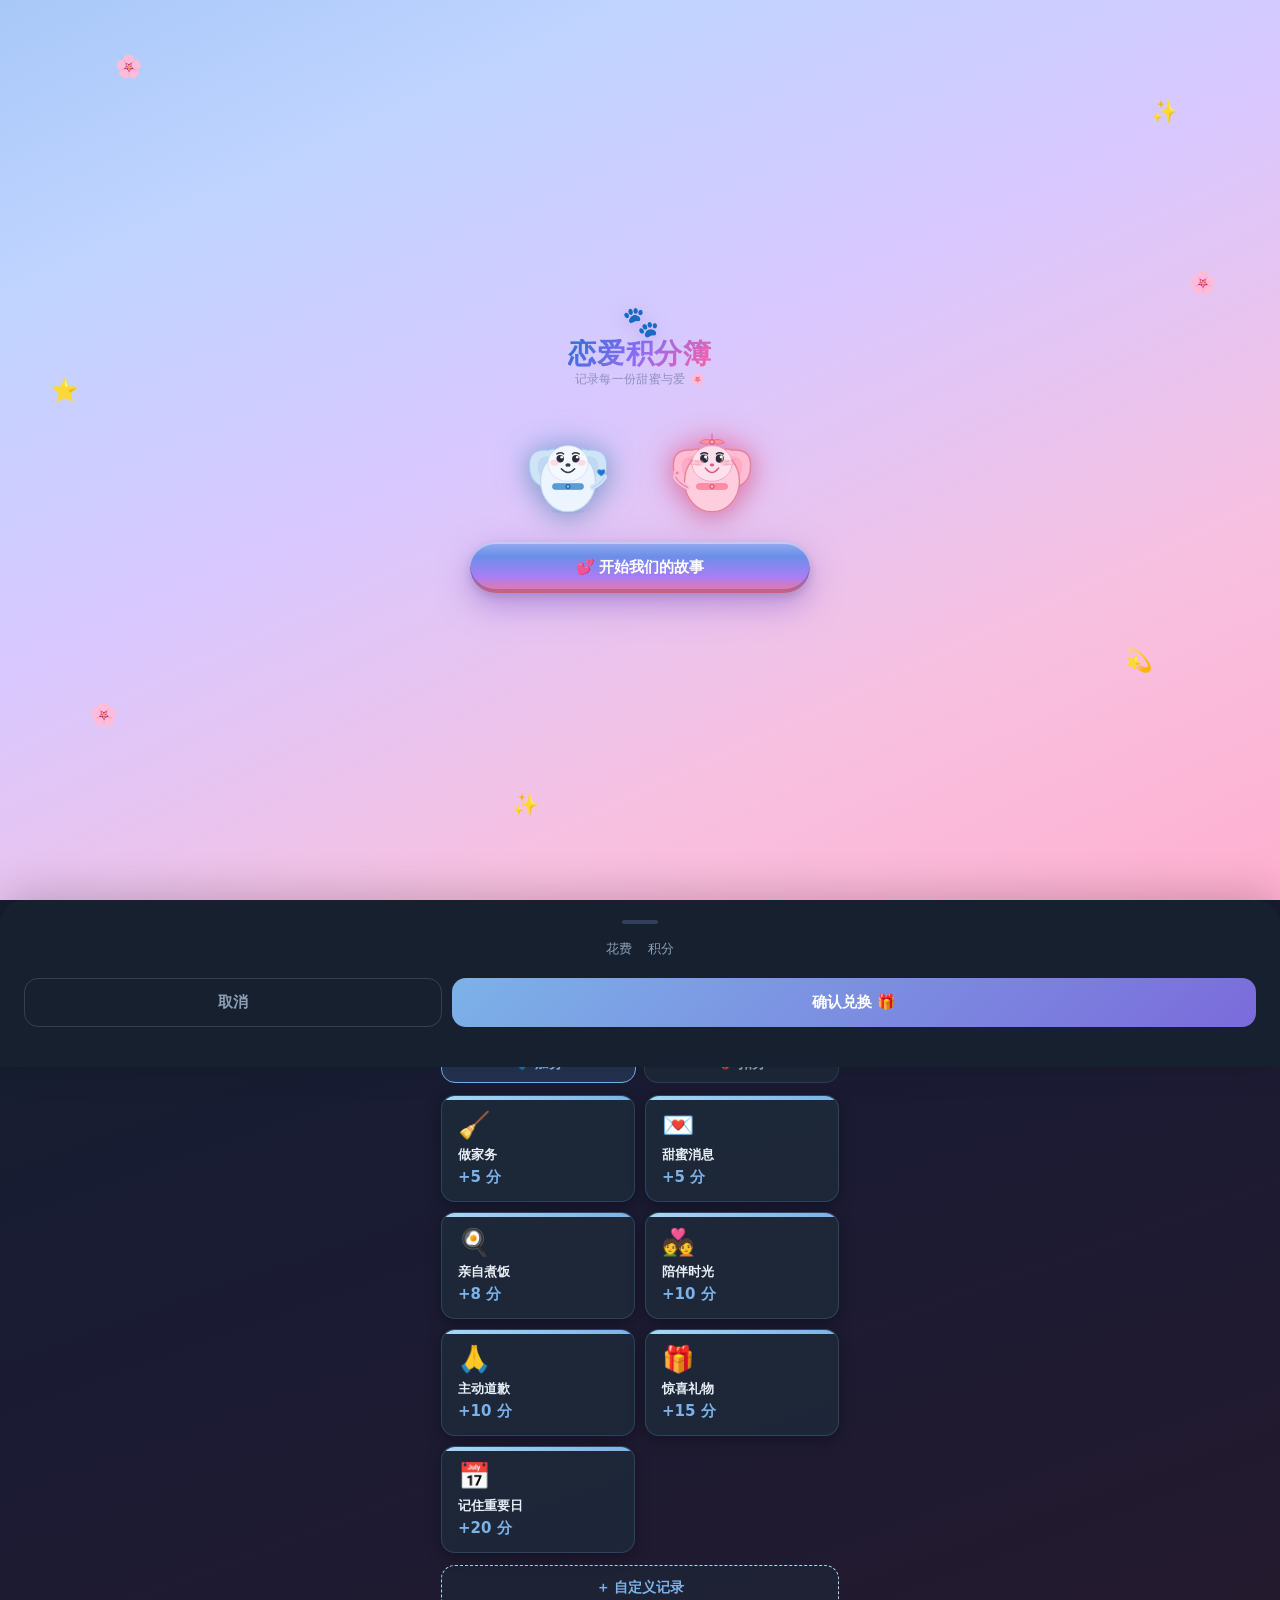
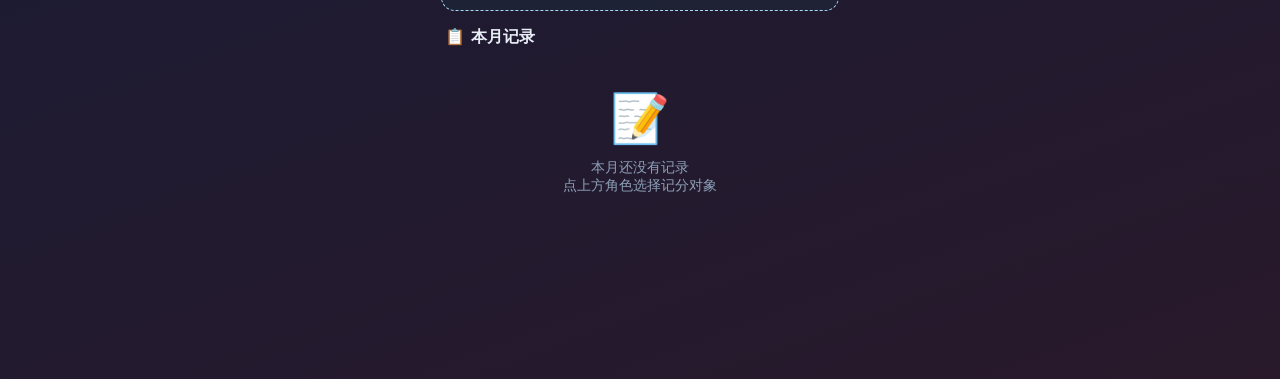
==== index.html @ d2d30f7c "Give the couple's own anniversary a theme and a free keepsake 12-24 is this couple's anniversary and" ====
<!DOCTYPE html>
<html lang="zh-TW">
<head>
  <meta charset="UTF-8">
  <meta name="viewport" content="width=device-width, initial-scale=1.0, maximum-scale=1.0, viewport-fit=cover">
  <!-- HTML freshness marker: app.js checks this and force-reloads once if the
       cached index.html is older than the running app.js expects -->
  <meta name="app-html-v" content="2026.10.02b">
  <title>🐾 恋爱积分簿</title>
  <script>
    // Stamp theme AND time-of-day before first paint (no flash).
    // Mode: 'time' (default) | 'auto' | 'light' | 'dark'. The clock is the
    // device's — never the server's, which runs behind UTC+8.
    try {
      var _tm = localStorage.getItem('theme_mode') || 'time';
      var _h  = new Date().getHours();
      var _p  = _h < 6 ? 'night' : _h < 11 ? 'morning' : _h < 17 ? 'day' : _h < 19 ? 'dusk' : 'night';
      var _d  = _tm === 'dark'
             || (_tm === 'time' && _p === 'night')
             || (_tm === 'auto' && matchMedia('(prefers-color-scheme: dark)').matches);
      document.documentElement.dataset.theme  = _d ? 'dark' : 'light';
      document.documentElement.dataset.period = _p;
    } catch (e) {}
  </script>
  <style>
    :root {
      --blue: #5B9BD5;
      /* Small-text inks. Measured from real pixels: --blue at 10-13px on white
         is 2.1-3.0:1, well under AA. Fills keep --blue; small type uses these. */
      --blue-ink: #2E6DA6;
      --sub-ink:  #47525F;
      --nav-off:  #647285;
      --goal-ink: #1C5A2D;
      --red-ink:  #C0392F;   /* --red at 15px on white is 2.7:1 */
      --lv-ink:   #5B3A9E;   /* level pill sits on a translucent purple wash */
      --lv-bg:    rgba(160,120,220,0.20);
      --blue-light: #A8D8F5;
      --sky: #D4EAFF;
      --pink: #FFB3C6;
      --pink-light: #FFD6E4;
      --gold: #FFD700;
      --gold-dark: #F0B429;
      --green: #6BCB77;
      --red: #FF6B6B;
      --purple: #C9B1FF;
      --white: #FFFFFF;
      --dark: #2D3748;
      --text: #4A5568;
      --sub: #718096;
      --card: rgba(255,255,255,0.93);
      --card-border: rgba(91,155,213,0.15);
      --radius: 24px;
      --radius-sm: 14px;
      --shadow: 0 8px 32px rgba(91,155,213,0.18);
      --shadow-sm: 0 4px 16px rgba(91,155,213,0.12);
    }

    * { margin: 0; padding: 0; box-sizing: border-box; -webkit-tap-highlight-color: transparent; }

    body {
      font-family: 'Segoe UI', 'PingFang SC', 'Microsoft YaHei', system-ui, sans-serif;
      background: linear-gradient(160deg, #B8D9F8 0%, #CEEAFF 28%, #E8E2FF 60%, #FFE2F0 100%);
      min-height: 100vh;
      overflow-x: hidden;
      color: var(--dark);
    }

    /* ── Floating clouds ── */
    .clouds-bg {
      position: fixed; inset: 0;
      pointer-events: none;
      overflow: hidden;
      z-index: 0;
    }
    .cloud {
      position: absolute;
      background: white;
      border-radius: 50px;
      opacity: 0.55;
    }
    .cloud::before { content:''; position:absolute; background:white; border-radius:50%; }
    /* Scoped under .clouds-bg on purpose: bare .c1/.c2 are far too generic —
       they collided with the pet page's char-colour dots, which inherited
       `animation: drift` and flew across the screen as little balls. */
    .clouds-bg .c1 { width:90px; height:28px; top:8%; left:-100px; animation: drift 22s linear infinite; }
    .clouds-bg .c1::before { width:50px; height:50px; top:-28px; left:12px; }
    .clouds-bg .c2 { width:70px; height:22px; top:18%; left:-80px; animation: drift 30s linear infinite 8s; opacity:0.35; }
    .clouds-bg .c2::before { width:38px; height:38px; top:-20px; left:10px; }
    .clouds-bg .c3 { width:120px; height:32px; top:5%; left:-130px; animation: drift 18s linear infinite 14s; opacity:0.4; }
    .clouds-bg .c3::before { width:60px; height:60px; top:-35px; left:20px; }
    .clouds-bg .c4 { width:80px; height:24px; top:28%; left:-90px; animation: drift 25s linear infinite 4s; opacity:0.3; }
    .clouds-bg .c4::before { width:44px; height:44px; top:-24px; left:14px; }
    .clouds-bg .c5 { width:60px; height:20px; top:12%; left:-70px; animation: drift 35s linear infinite 18s; opacity:0.45; }
    .clouds-bg .c5::before { width:34px; height:34px; top:-18px; left:8px; }
    @keyframes drift { from { transform: translateX(0); } to { transform: translateX(calc(100vw + 200px)); } }

    /* ── Floating deco elements ── */
    .float-deco {
      position: fixed; font-size: 17px; opacity: 0.09; pointer-events: none; z-index: 0;
      animation: deco-float 7s ease-in-out infinite;
    }
    .float-deco:nth-child(2n) { animation-duration: 9s; animation-direction: alternate; font-size: 14px; opacity: 0.07; }
    .float-deco:nth-child(3n) { animation-duration: 5.5s; animation-delay: 1.2s; }
    @keyframes deco-float {
      0%, 100% { transform: translateY(0) rotate(-8deg) scale(1); }
      50% { transform: translateY(-16px) rotate(8deg) scale(1.08); }
    }

    /* ── Layout ── */
    #app { position: relative; z-index: 1; max-width: 430px; margin: 0 auto; padding: 0 0 calc(152px + env(safe-area-inset-bottom)) 0; }

    /* ── Setup / Auth overlay ── */
    #setup-overlay {
      position: fixed; inset: 0; z-index: 100;
      background: linear-gradient(160deg, #C2DFF5, #EAE0FF);
      display: flex; flex-direction: column; align-items: center; justify-content: center;
      gap: 24px; padding: 32px;
    }
    #setup-overlay.hidden { display: none; }
    .hidden { display: none !important; }
    .setup-card {
      background: var(--card); border-radius: var(--radius);
      box-shadow: var(--shadow); padding: 32px 28px;
      width: 100%; max-width: 360px;
    }
    .setup-card h2 { font-size: 22px; color: var(--blue); margin-bottom: 6px; }
    .setup-card p { font-size: 13px; color: var(--sub); margin-bottom: 24px; }
    .setup-logo { text-align: center; font-size: 64px; animation: bounce 2s ease-in-out infinite; }
    @keyframes bounce { 0%,100%{transform:translateY(0)} 50%{transform:translateY(-12px)} }
    .field-group { display: flex; flex-direction: column; gap: 12px; margin-bottom: 20px; }
    .field-group label { font-size: 12px; font-weight: 600; color: var(--sub); text-transform: uppercase; letter-spacing: 0.05em; }
    .field-group input {
      width: 100%; padding: 12px 16px;
      border: 1.5px solid var(--card-border);
      border-radius: var(--radius-sm);
      font-size: 14px; color: var(--dark);
      background: white; outline: none;
      transition: border-color 0.2s;
    }
    .field-group input:focus { border-color: var(--blue); }
    .pw-wrap { position: relative; }
    .pw-wrap input { padding-right: 44px; }
    .pw-eye {
      position: absolute; right: 12px; top: 50%; transform: translateY(-50%);
      background: none; border: none; cursor: pointer; padding: 4px;
      color: var(--sub); line-height: 1; font-size: 18px;
      display: flex; align-items: center; justify-content: center;
    }
    .pw-eye:hover { color: var(--blue); }
    .btn-primary {
      width: 100%; padding: 14px;
      background: linear-gradient(135deg, var(--blue), #7BB8E8);
      color: white; border: none; border-radius: var(--radius-sm);
      font-size: 15px; font-weight: 600; cursor: pointer;
      box-shadow: 0 4px 16px rgba(91,155,213,0.35);
      transition: transform 0.15s, box-shadow 0.15s;
    }
    .btn-primary:active { transform: scale(0.97); box-shadow: none; }
    .demo-link {
      text-align: center; font-size: 13px; color: var(--blue);
      cursor: pointer; text-decoration: underline; text-underline-offset: 3px;
    }

    /* ── Header ── */
    .header {
      padding: 24px 20px 16px;
      display: flex; flex-direction: column; align-items: center; gap: 8px;
    }
    .header-top {
      display: flex; align-items: center; justify-content: space-between;
      width: 100%;
    }
    .app-title { font-size: 20px; font-weight: 700; color: var(--blue); }
    .settings-btn {
      width: 38px; height: 38px; border-radius: 50%;
      background: var(--card); border: none; cursor: pointer;
      display: flex; align-items: center; justify-content: center;
      font-size: 18px; box-shadow: var(--shadow-sm);
      transition: transform 0.15s;
    }
    .settings-btn:active { transform: scale(0.92); }
    .header-right { display: flex; align-items: center; gap: 8px; }
    .music-btn {
      width: 38px; height: 38px; border-radius: 50%;
      background: var(--card); border: none; cursor: pointer;
      display: flex; align-items: center; justify-content: center;
      font-size: 17px; box-shadow: var(--shadow-sm);
      transition: transform 0.15s, background 0.2s;
      position: relative;
    }
    .music-btn.playing { background: linear-gradient(135deg, #D4EAFF, #C2DFF5); }
    .music-btn:active { transform: scale(0.92); }
    .music-note {
      display: inline-block;
      animation: note-spin 1.8s ease-in-out infinite;
    }
    .music-btn:not(.playing) .music-note { animation: none; }
    @keyframes note-spin {
      0%,100% { transform: rotate(-12deg) scale(1); }
      50%      { transform: rotate(12deg) scale(1.15); }
    }

    /* ── Characters ── */
    .characters-row {
      display: flex; align-items: flex-end; justify-content: center;
      gap: 0; margin: 4px 0;
    }
    .char-wrap {
      display: flex; flex-direction: column; align-items: center; gap: 2px;
      cursor: default; transform-origin: center bottom;
    }
    /* ── Body bounce (线条小狗 squash-and-stretch style) ──
       Applied to the PORTRAIT only, never the whole column. On .char-wrap it
       dragged the name and the score badge along, and because the two sides
       are deliberately 0.9s out of phase the two "+51"s bobbed at visibly
       different heights — it read as a layout bug rather than as charm. */
    .char-wrap.pochacco .char-svg, .char-wrap.pochacco .char-img-custom {
      animation: char-idle 2.8s cubic-bezier(0.45,0,0.55,1) infinite;
      transform-origin: center bottom;
    }
    .char-wrap.adai .char-svg, .char-wrap.adai .char-img-custom {
      animation: char-idle 2.8s cubic-bezier(0.45,0,0.55,1) infinite 0.9s;
      transform-origin: center bottom;
    }
    @keyframes char-idle {
      0%,100% { transform: translateY(0)     scaleX(1.04) scaleY(0.97); }   /* land — squash */
      10%     { transform: translateY(-2px)  scaleX(1.01) scaleY(1.00); }   /* just left ground */
      45%     { transform: translateY(-13px) scaleX(0.95) scaleY(1.07); }   /* peak — stretch */
      55%     { transform: translateY(-13px) scaleX(0.95) scaleY(1.07); }   /* brief float */
      90%     { transform: translateY(-2px)  scaleX(1.01) scaleY(1.00); }   /* about to land */
    }
    .char-wrap.happy { animation: char-happy 0.48s cubic-bezier(0.34,1.8,0.64,1) infinite; }
    @keyframes char-happy {
      0%,100% { transform: translateY(0)     scaleX(1.08) scaleY(0.93); }
      40%     { transform: translateY(-26px) scaleX(0.92) scaleY(1.10); }
      70%     { transform: translateY(-20px) scaleX(0.94) scaleY(1.07); }
    }
    .char-wrap.sad { animation: char-sad 2s ease-in-out infinite; }
    @keyframes char-sad {
      0%,100% { transform: translateY(0)   scaleX(1) scaleY(1); }
      50%     { transform: translateY(6px) scaleX(1.04) scaleY(0.95) rotate(-2deg); }
    }
    .char-wrap.celebrate { animation: celebrate 0.38s cubic-bezier(0.34,2,0.64,1) infinite; }
    @keyframes celebrate {
      0%   { transform: translateY(0)     scaleX(1.12) scaleY(0.88) rotate(0deg); }
      35%  { transform: translateY(-32px) scaleX(0.90) scaleY(1.12) rotate(10deg); }
      65%  { transform: translateY(-28px) scaleX(0.92) scaleY(1.10) rotate(-10deg); }
      100% { transform: translateY(0)     scaleX(1.12) scaleY(0.88) rotate(0deg); }
    }

    /* ── Ear flap (synced with body bounce — ears lag behind body) ── */
    #pochacco-left-ear {
      transform-box: fill-box; transform-origin: right top;
      animation: ear-flap-left 2.8s ease-in-out infinite;
    }
    #pochacco-right-ear {
      transform-box: fill-box; transform-origin: left top;
      animation: ear-flap-right 2.8s ease-in-out infinite;
    }
    @keyframes ear-flap-left {
      0%,100% { transform: rotate(5deg); }    /* body landing — ears swing back */
      45%     { transform: rotate(-14deg); }  /* body peak — ears lag, flap down */
    }
    @keyframes ear-flap-right {
      0%,100% { transform: rotate(-5deg); }
      45%     { transform: rotate(14deg); }
    }
    .char-wrap.happy #pochacco-left-ear  { animation: ear-flap-left  0.38s ease-in-out infinite alternate; }
    .char-wrap.happy #pochacco-right-ear { animation: ear-flap-right 0.38s ease-in-out infinite alternate; }
    .char-wrap.celebrate #pochacco-left-ear  { animation: ear-flap-left  0.22s ease-in-out infinite alternate; }
    .char-wrap.celebrate #pochacco-right-ear { animation: ear-flap-right 0.22s ease-in-out infinite alternate; }
    .char-wrap.sad #pochacco-left-ear  { animation: ear-droop-left  2.4s ease-in-out infinite; }
    .char-wrap.sad #pochacco-right-ear { animation: ear-droop-right 2.4s ease-in-out infinite; }
    @keyframes ear-droop-left  { 0%,100% { transform: rotate(0deg); } 50% { transform: rotate(12deg); } }
    @keyframes ear-droop-right { 0%,100% { transform: rotate(0deg); } 50% { transform: rotate(-12deg); } }

    /* ── Eye blink ── */
    @keyframes dog-blink {
      0%, 91%, 96%, 100% { transform: scaleY(1); }
      93.5%              { transform: scaleY(0.06); }
    }
    #c1-eye-l { transform-box:fill-box; transform-origin:center; animation:dog-blink 4.8s ease-in-out infinite; }
    #c1-eye-r { transform-box:fill-box; transform-origin:center; animation:dog-blink 4.8s ease-in-out infinite 0.08s; }
    #c2-eye-l { transform-box:fill-box; transform-origin:center; animation:dog-blink 5.6s ease-in-out infinite 2.1s; }
    #c2-eye-r { transform-box:fill-box; transform-origin:center; animation:dog-blink 5.6s ease-in-out infinite 2.18s; }
    .char-name {
      font-size: 12px; font-weight: 600;
      color: var(--sub); letter-spacing: 0.05em;
    }
    .vs-heart {
      font-size: 26px; margin: 0 4px; padding-bottom: 28px;
      animation: heartbeat 1.4s ease-in-out infinite;
    }
    @keyframes heartbeat {
      0%,100% { transform: scale(1); }
      14% { transform: scale(1.2); }
      28% { transform: scale(1); }
      42% { transform: scale(1.15); }
      56% { transform: scale(1); }
    }

    /* SVG character sizing */
    .char-svg { width: 90px; height: 105px; filter: drop-shadow(0 4px 10px rgba(0,0,0,0.13)); }

    /* Custom character image */
    .char-img-wrap { position: relative; display: flex; align-items: center; justify-content: center; }
    .char-img-custom {
      width: 90px; height: 105px;
      object-fit: cover; object-position: top;
      border-radius: 50% 50% 40% 40%;
      border: 3px solid rgba(255,255,255,0.8);
      box-shadow: 0 4px 16px rgba(91,155,213,0.2);
    }
    .char-img-custom.pink { border-color: rgba(255,179,198,0.8); }

    /* Character image picker in settings */
    .char-pickers-row {
      display: flex; gap: 12px; margin-bottom: 16px;
    }
    .char-picker-card {
      flex: 1; background: #F7F9FC; border-radius: var(--radius-sm);
      border: 1.5px solid var(--card-border);
      padding: 14px 10px; text-align: center; cursor: pointer;
      transition: border-color 0.2s;
      position: relative; overflow: hidden;
    }
    .char-picker-card:hover { border-color: var(--blue); }
    .char-picker-card input[type=file] {
      position: absolute; inset: 0; opacity: 0; cursor: pointer; width: 100%; height: 100%;
    }
    .char-picker-preview {
      width: 62px; height: 72px; margin: 0 auto 8px;
      object-fit: cover; object-position: top;
      border-radius: 50% 50% 40% 40%;
      border: 2px solid rgba(91,155,213,0.2);
      display: block;
    }
    .char-picker-preview.svg-preview { width: 62px; height: 72px; }
    .char-picker-label { font-size: 12px; font-weight: 600; color: var(--sub); }
    .char-picker-btn {
      margin-top: 6px; font-size: 11px; color: var(--blue); font-weight: 600;
    }
    .char-picker-reset {
      position: absolute; top: 6px; right: 6px;
      font-size: 14px; cursor: pointer; opacity: 0.5;
      background: white; border-radius: 50%; width: 20px; height: 20px;
      display: flex; align-items: center; justify-content: center;
      z-index: 2;
    }
    .char-picker-reset:hover { opacity: 1; }

    /* ── Mode toggle ── */
    .mode-row {
      display: flex; align-items: center; justify-content: center;
      gap: 12px; padding: 6px 20px;
    }
    .mode-label { font-size: 13px; font-weight: 600; color: var(--sub); transition: color 0.3s; }
    .mode-label.active { color: var(--dark); }
    .mode-toggle-wrap {
      position: relative; width: 60px; height: 30px;
      background: var(--card); border-radius: 20px;
      box-shadow: inset 0 2px 6px rgba(0,0,0,0.1);
      cursor: pointer; transition: background 0.3s;
      border: 1.5px solid var(--card-border);
    }
    .mode-toggle-wrap.punishment { background: linear-gradient(135deg, #FFE0E0, #FFCECE); }
    .mode-toggle-wrap.reward { background: linear-gradient(135deg, #E0F0FF, #C8DFFF); }
    .mode-knob {
      position: absolute; top: 3px; left: 3px;
      width: 22px; height: 22px; border-radius: 50%;
      background: white; box-shadow: 0 2px 6px rgba(0,0,0,0.18);
      transition: transform 0.3s cubic-bezier(0.4,0,0.2,1);
      display: flex; align-items: center; justify-content: center;
      font-size: 11px;
    }
    .mode-toggle-wrap.punishment .mode-knob { transform: translateX(30px); }

    /* ── Score card ── */
    .score-card {
      margin: 8px 16px;
      background: var(--card);
      border-radius: var(--radius);
      box-shadow: var(--shadow);
      border: 1.5px solid var(--card-border);
      padding: 0 0 20px;
      overflow: hidden;
    }
    .score-card-header {
      background: linear-gradient(120deg, #5B9BD5 0%, #7BBCE8 60%, #A8D8F5 100%);
      padding: 10px 20px 10px;
      display: flex; align-items: center; justify-content: space-between;
    }
    .score-card-body { padding: 16px 24px 0; }
    .month-label {
      /* .score-card-header is the SAME blue gradient in both themes, so this
         needs a fixed ink — a theme-flipping token went light-on-light-blue
         in dark mode and dropped to 1.4:1. */
      font-size: 13px; font-weight: 700; color: #14395C;
      text-transform: uppercase; letter-spacing: 0.08em;
    }
    .score-display {
      display: flex; align-items: baseline; gap: 8px;
      margin: 6px 0;
    }
    .score-number {
      font-size: 56px; font-weight: 800; line-height: 1;
      transition: all 0.4s cubic-bezier(0.4,0,0.2,1);
    }
    .score-number.positive { color: var(--blue); }
    .score-number.negative { color: var(--red); }
    .score-unit { font-size: 18px; font-weight: 600; color: var(--sub); }

    .progress-section { margin-top: 16px; }
    .progress-labels {
      display: flex; justify-content: space-between; align-items: center;
      margin-bottom: 8px;
    }
    .progress-label { font-size: 12px; color: var(--sub-ink); }
    .progress-pct {
      font-size: 14px; font-weight: 700;
      padding: 2px 10px; border-radius: 20px;
      background: var(--sky); color: var(--blue);
    }
    .progress-bar-track {
      height: 20px; background: #EEF4FB;
      border-radius: 12px; overflow: hidden;
      position: relative;
    }
    .progress-bar-fill {
      height: 100%; border-radius: 12px;
      transition: width 0.8s cubic-bezier(0.4,0,0.2,1);
      position: relative; overflow: hidden;
      min-width: 0;
    }
    .progress-bar-fill::after {
      content: ''; position: absolute; inset: 0;
      background: linear-gradient(90deg, transparent 0%, rgba(255,255,255,0.35) 50%, transparent 100%);
      animation: shimmer 2s linear infinite;
    }
    @keyframes shimmer { from { transform: translateX(-100%); } to { transform: translateX(200%); } }
    .progress-bar-fill.reward { background: linear-gradient(90deg, #A8D8F5, var(--blue), #FFD700); }
    .progress-bar-fill.punishment { background: linear-gradient(90deg, var(--green), #F9C74F, var(--red)); }
    .progress-paw {
      position: absolute; top: 50%; right: -3px;
      transform: translateY(-50%);
      font-size: 18px; pointer-events: none;
      filter: drop-shadow(0 1px 3px rgba(0,0,0,0.2));
      animation: paw-bounce 1s ease-in-out infinite;
    }
    @keyframes paw-bounce {
      0%,100% { transform: translateY(-50%) scale(1); }
      50%      { transform: translateY(-58%) scale(1.15); }
    }

    .status-text {
      margin-top: 12px;
      font-size: 14px; font-weight: 600;
      color: var(--text); text-align: center;
    }
    .status-badge {
      display: inline-block;
      padding: 4px 14px; border-radius: 20px;
      font-size: 13px; font-weight: 700;
      margin-left: 6px;
    }
    .badge-reward { background: linear-gradient(135deg, #FFD700, #FFA500); color: white; }
    .badge-safe { background: linear-gradient(135deg, var(--green), #4CAF50); color: white; }
    .badge-danger { background: linear-gradient(135deg, var(--red), #E53935); color: white; }
    .entry-stats {
      display: flex; justify-content: center; gap: 10px;
      margin-top: 10px; padding-bottom: 4px;
    }
    .entry-stat-chip {
      display: flex; align-items: center; gap: 5px;
      padding: 5px 14px; border-radius: 20px;
      font-size: 13px; font-weight: 700;
    }
    .entry-stat-chip.good { background: #E8F8EE; color: #2E7D52; }
    .entry-stat-chip.bad  { background: #FFF0F0; color: #C62828; }
    .entry-stat-chip.shop { background: #FFF7E8; color: #B07C1F; }

    /* ── Quick entry ── */
    .section-title {
      font-size: 16px; font-weight: 700; color: var(--dark);
      padding: 16px 20px 10px; display: flex; align-items: center; gap: 8px;
    }
    .categories-grid {
      display: grid; grid-template-columns: 1fr 1fr;
      gap: 10px; padding: 0 16px;
    }
    /* Quick-entry reward/punish tabs */
    .cat-tabs {
      display: flex; gap: 8px; padding: 0 16px; margin-bottom: 12px;
    }
    .cat-tab {
      flex: 1; padding: 9px 4px; border: 1.5px solid var(--card-border);
      background: var(--card); border-radius: 14px;
      font-size: 13.5px; font-weight: 800; color: var(--sub);
      cursor: pointer; user-select: none;
      display: flex; align-items: center; justify-content: center; gap: 5px;
      transition: color 0.15s, border-color 0.15s, background 0.15s;
    }
    .cat-tab .cgt-count { font-size: 11px; font-weight: 700; opacity: 0.65; }
    .cat-tab.reward.active { color: var(--blue); border-color: var(--blue); background: #F0F7FF; }
    .cat-tab.punish.active { color: var(--red);  border-color: var(--red);  background: #FFF4F4; }
    .cat-card {
      background: var(--card);
      border: 1.5px solid var(--card-border);
      border-radius: var(--radius-sm);
      padding: 14px 16px;
      cursor: pointer;
      display: flex; flex-direction: column; gap: 4px;
      box-shadow: var(--shadow-sm);
      transition: transform 0.18s, box-shadow 0.18s, border-color 0.18s;
      position: relative; overflow: hidden;
      user-select: none;
    }
    .cat-card:active { transform: scale(0.95); box-shadow: none; }
    .cat-card.positive { border-color: rgba(91,155,213,0.25); }
    .cat-card.negative { border-color: rgba(255,107,107,0.20); }
    .cat-card.positive:active { background: #F0F7FF; }
    .cat-card.negative:active { background: #FFF4F4; }
    .cat-card.positive::before {
      content: ''; position: absolute; top: 0; left: 0; right: 0; height: 4px;
      background: linear-gradient(90deg, var(--blue-light), var(--blue));
      border-radius: 4px 4px 0 0;
    }
    .cat-card.negative::before {
      content: ''; position: absolute; top: 0; left: 0; right: 0; height: 4px;
      background: linear-gradient(90deg, var(--pink), var(--red));
      border-radius: 4px 4px 0 0;
    }
    .cat-icon { font-size: 26px; margin-bottom: 2px; }
    .cat-name { font-size: 13px; font-weight: 600; color: var(--dark); }
    .cat-pts {
      font-size: 15px; font-weight: 800;
    }
    .cat-pts.positive { color: var(--blue); }
    .cat-pts.negative { color: var(--red); }
    .add-custom-btn {
      margin: 12px 16px 0;
      width: calc(100% - 32px);
      padding: 13px;
      background: white; border: 1.5px dashed var(--blue-light);
      border-radius: var(--radius-sm);
      font-size: 14px; font-weight: 600; color: var(--blue);
      cursor: pointer; transition: background 0.15s;
    }
    .add-custom-btn:active { background: var(--sky); }

    /* ── Recent entries ── */
    .entries-list { padding: 0 16px; display: flex; flex-direction: column; gap: 18px; }
    .entry-day-group { display: flex; flex-direction: column; gap: 6px; }
    .entry-day-header {
      display: flex; align-items: baseline; justify-content: space-between;
      padding: 0 4px;
    }
    .entry-day-label { font-size: 13px; font-weight: 700; color: var(--sub); }
    .entry-day-total { font-size: 13px; font-weight: 700; }
    .entry-day-total.positive { color: var(--blue); }
    .entry-day-total.negative { color: var(--red); }
    .entry-day-items {
      background: var(--card);
      border: 1.5px solid var(--card-border);
      border-radius: var(--radius-sm);
      box-shadow: var(--shadow-sm);
      overflow: hidden;
    }
    .entry-item {
      padding: 12px 16px;
      display: flex; align-items: center; gap: 12px;
      border-bottom: 1px solid var(--card-border);
    }
    .entry-day-items .entry-item:last-child { border-bottom: none; }
    .entry-icon { font-size: 22px; flex-shrink: 0; }
    .entry-info { flex: 1; min-width: 0; }
    .entry-cat { font-size: 14px; font-weight: 600; color: var(--dark); }
    .entry-desc { font-size: 12px; color: var(--sub-ink); white-space: nowrap; overflow: hidden; text-overflow: ellipsis; }
    .entry-pts {
      font-size: 16px; font-weight: 800; flex-shrink: 0;
    }
    /* --blue at 15px on the white entry row measured 2.7:1 — fills keep --blue,
       small text uses the darker ink. */
    .entry-pts.positive { color: var(--blue-ink); }
    .entry-pts.negative { color: var(--red-ink); }
    .entry-edit {
      font-size: 15px; cursor: pointer; opacity: 0.3;
      padding: 4px; border-radius: 50%; transition: opacity 0.2s;
      flex-shrink: 0;
    }
    .entry-edit:active { opacity: 0.8; }
    .entry-delete {
      font-size: 16px; cursor: pointer; opacity: 0.3;
      padding: 4px; border-radius: 50%; transition: opacity 0.2s;
      flex-shrink: 0;
    }
    .entry-delete:active { opacity: 0.8; }
    .empty-state {
      text-align: center; padding: 32px 20px;
      color: var(--sub); font-size: 14px;
    }
    .empty-state .es-icon { font-size: 48px; margin-bottom: 12px; }

    /* ── Bottom nav ── */
    .bottom-nav {
      position: fixed; bottom: calc(14px + env(safe-area-inset-bottom)); left: 50%;
      transform: translateX(-50%);
      width: calc(100% - 24px); max-width: 406px;
      background: rgba(255,255,255,0.92);
      backdrop-filter: blur(20px); -webkit-backdrop-filter: blur(20px);
      border: 1.5px solid rgba(255,255,255,0.70);
      border-radius: 28px;
      display: flex; align-items: center;
      z-index: 50; padding: 5px;
      box-shadow: 0 8px 32px rgba(91,155,213,0.16), 0 2px 10px rgba(0,0,0,0.08),
                  inset 0 1px 0 rgba(255,255,255,0.85);
    }
    .nav-item {
      flex: 1; display: flex; flex-direction: column;
      align-items: center; justify-content: center;
      padding: 4px 2px 5px; cursor: pointer; gap: 2px;
      border-radius: 22px; transition: transform 0.15s;
    }
    .nav-item:active { transform: scale(0.88); }
    .nav-icon-wrap {
      width: 44px; height: 30px;
      display: flex; align-items: center; justify-content: center;
      border-radius: 15px;
      transition: background 0.25s;
    }
    .nav-item.active .nav-icon-wrap {
      background: linear-gradient(135deg, rgba(91,155,213,0.18), rgba(91,155,213,0.09));
    }
    .nav-icon { font-size: 20px; transition: transform 0.2s; }
    .nav-item.active .nav-icon { transform: scale(1.10); }
    .nav-label {
      font-size: 10px; font-weight: 600; color: var(--nav-off);
      letter-spacing: 0.02em; transition: color 0.2s;
    }
    .nav-item.active .nav-label { color: var(--blue-ink); font-weight: 700; }

    /* ── Settle FAB ── */
    /* Corner-anchored, not centered: a full-width-spanning centered pill sat
       directly on top of .score-card-header's own full-width bar whenever a
       normal amount of home-page content (hero + duo tiles + letter/checkin
       rows) pushed the score card to land in this band on a standard-height
       phone — reproducible on first paint, no scrolling needed, confirmed by
       measuring both elements' rects (they overlapped by 10px vertically).
       A bottom-right corner FAB is also the conventional modern placement
       (Gmail, Notion, etc.) and naturally can't collide with a full-width bar
       the way a centered one could. */
    /* A plain `right: 16px` would anchor to the literal viewport edge, but
       wide screens cap the whole app to a centered ≤406px column (matching
       .bottom-nav's own width/max-width/centering, §7.25) — a viewport-edge
       FAB would float off in empty space next to that column on a laptop.
       .settle-fab-dock mirrors .bottom-nav's exact centering math so the
       button's right edge always lines up with the nav's right edge, at any
       width, the same way .bottom-nav already does it. The dock itself is
       pointer-events:none so it doesn't create an invisible click-blocking
       strip across the content behind it — only the button inside catches taps. */
    .settle-fab-dock {
      position: fixed; bottom: calc(80px + env(safe-area-inset-bottom)); left: 50%;
      transform: translateX(-50%);
      width: calc(100% - 24px); max-width: 406px;
      display: flex; justify-content: flex-end;
      pointer-events: none; z-index: 51;
    }
    .settle-fab {
      /* ::after (the shimmer sweep) is position:absolute and needs THIS as
         its positioned ancestor — losing position:fixed here (moved to the
         dock) would otherwise let it size against the fixed dock instead. */
      position: relative;
      pointer-events: auto;
      background: linear-gradient(135deg, #FFE234 0%, #FFB800 45%, #FF9500 100%);
      border: none; border-radius: 50px;
      padding: 11px 22px;
      display: flex; align-items: center; justify-content: center; gap: 7px;
      font-size: 14px; font-weight: 800; color: white;
      letter-spacing: 0.04em; cursor: pointer; white-space: nowrap;
      overflow: hidden;
      box-shadow:
        0 0 0 4px rgba(255,200,0,0.15),
        0 5px 22px rgba(255,165,0,0.55),
        0 2px 8px rgba(0,0,0,0.12),
        inset 0 1.5px 0 rgba(255,255,255,0.50);
      animation: fab-glow 2.6s ease-in-out infinite;
      transition: transform 0.15s;
    }
    .settle-fab:active { transform: scale(0.95); }
    .settle-fab::after {
      content: ''; position: absolute; top: 0; left: 0; right: 0; bottom: 0;
      border-radius: 50px;
      background: linear-gradient(90deg, transparent 0%, rgba(255,255,255,0.32) 50%, transparent 100%);
      animation: fab-shimmer 3s linear infinite;
      pointer-events: none;
    }
    @keyframes fab-glow {
      0%,100% { box-shadow: 0 0 0 4px rgba(255,200,0,0.15), 0 5px 22px rgba(255,165,0,0.55), 0 2px 8px rgba(0,0,0,0.12), inset 0 1.5px 0 rgba(255,255,255,0.50); }
      50%      { box-shadow: 0 0 0 7px rgba(255,200,0,0.10), 0 8px 32px rgba(255,165,0,0.75), 0 4px 12px rgba(0,0,0,0.15), inset 0 1.5px 0 rgba(255,255,255,0.50); }
    }
    @keyframes fab-shimmer {
      0%      { transform: translateX(-110%); }
      50%,100% { transform: translateX(220%); }
    }

    /* ── Modals ── */
    /* ── Love page (full-screen slide-in) ── */
    .love-page {
      position: fixed; inset: 0; z-index: 90;
      background: linear-gradient(170deg,
        #0d001f 0%, #1e0438 18%,
        #380a5a 34%, #5a0e70 50%,
        #8a1878 65%, #ba2878 80%,
        #e84090 100%);
      display: flex; flex-direction: column; align-items: center;
      padding: 72px 24px 52px;
      transform: translateX(100%);
      transition: transform 0.38s cubic-bezier(0.4,0,0.2,1);
      overflow-y: auto; overflow-x: hidden;
    }
    .love-page.open { transform: translateX(0); }

    /* Rising particles */
    .lp-particles {
      position: absolute; inset: 0; pointer-events: none; z-index: 0; overflow: hidden;
    }
    .lp-p {
      position: absolute; bottom: -50px; font-size: 18px; opacity: 0;
      left: var(--x, 50%);
      animation: lp-rise 8s ease-out infinite;
      animation-delay: var(--d, 0s);
    }
    @keyframes lp-rise {
      0%   { transform: translateY(0) scale(0.5); opacity: 0; }
      8%   { opacity: 0.75; }
      85%  { opacity: 0.25; }
      100% { transform: translateY(calc(-100vh - 60px)) scale(1.2); opacity: 0; }
    }

    .love-page-back {
      position: absolute; top: 18px; left: 16px; z-index: 10;
      background: rgba(255,255,255,0.14);
      border: 1.5px solid rgba(255,255,255,0.28);
      backdrop-filter: blur(10px); -webkit-backdrop-filter: blur(10px);
      border-radius: 50px; padding: 9px 18px;
      font-size: 14px; font-weight: 600; color: rgba(255,255,255,0.9);
      cursor: pointer; display: flex; align-items: center; gap: 4px;
      transition: background 0.2s, transform 0.15s;
    }
    .love-page-back:active { transform: scale(0.95); }

    .love-page-title {
      font-size: 12px; font-weight: 700; letter-spacing: 0.20em;
      text-transform: uppercase; color: rgba(255,255,255,0.50);
      position: relative; z-index: 1; margin-bottom: 20px;
      display: flex; align-items: center; gap: 10px;
    }
    .love-page-title::before, .love-page-title::after {
      content: ''; display: block; width: 28px; height: 1px;
      background: rgba(255,255,255,0.22);
    }

    /* Hero */
    .lp-hero {
      position: relative; z-index: 1;
      display: flex; flex-direction: column; align-items: center;
      margin-bottom: 22px;
    }
    .lp-heart-wrap {
      position: relative; width: 110px; height: 110px;
      display: flex; align-items: center; justify-content: center;
      margin-bottom: 2px;
    }
    .love-heart-pulse {
      font-size: 64px;
      animation: lp-heartbeat 1.5s ease-in-out infinite;
      filter: drop-shadow(0 0 28px rgba(255,100,160,0.95));
      display: block; position: relative; z-index: 1;
    }
    @keyframes lp-heartbeat {
      0%,100% { transform: scale(1); }
      14%     { transform: scale(1.24); }
      28%     { transform: scale(1.06); }
      42%     { transform: scale(1.16); }
      56%     { transform: scale(1); }
    }
    .lp-orbit-dot {
      position: absolute; font-size: 18px; z-index: 0;
      animation: lp-orbit 5s linear infinite;
    }
    .lp-orbit-dot:nth-child(3) { animation-delay: -2.5s; }
    @keyframes lp-orbit {
      from { transform: rotate(0deg) translateX(54px) rotate(0deg); }
      to   { transform: rotate(360deg) translateX(54px) rotate(-360deg); }
    }
    .love-days-num {
      font-size: 108px; font-weight: 900; line-height: 0.95; letter-spacing: -4px;
      background: linear-gradient(160deg, #fff 0%, #ffd6ec 38%, #ff90c8 70%, #e040a0 100%);
      -webkit-background-clip: text; -webkit-text-fill-color: transparent;
      background-clip: text;
      filter: drop-shadow(0 2px 18px rgba(255,100,180,0.55));
      position: relative; z-index: 1;
    }
    .love-days-label {
      font-size: 20px; font-weight: 700; color: rgba(255,255,255,0.80);
      letter-spacing: 0.08em; margin-top: 6px; position: relative; z-index: 1;
    }

    /* Stats row */
    .lp-stats {
      display: flex; align-items: stretch; gap: 8px;
      width: 100%; max-width: 310px;
      margin: 0 0 18px; position: relative; z-index: 1;
    }
    .lp-stat {
      flex: 1; text-align: center;
      background: rgba(255,255,255,0.10);
      border: 1px solid rgba(255,255,255,0.18);
      backdrop-filter: blur(8px); -webkit-backdrop-filter: blur(8px);
      border-radius: 18px; padding: 13px 6px;
    }
    .lp-stat-n { font-size: 22px; font-weight: 900; color: white; line-height: 1; }
    .lp-stat-l { font-size: 11px; font-weight: 600; color: rgba(255,255,255,0.52); margin-top: 3px; }
    .lp-stat-sep { display: flex; align-items: center; font-size: 14px; opacity: 0.45; color: white; }

    /* Since card */
    .love-since-card {
      width: 100%; max-width: 310px;
      background: rgba(255,255,255,0.10);
      border: 1.5px solid rgba(255,255,255,0.20);
      backdrop-filter: blur(12px); -webkit-backdrop-filter: blur(12px);
      border-radius: 22px; padding: 16px 20px;
      display: flex; align-items: center; gap: 16px;
      margin-bottom: 12px; position: relative; z-index: 1;
    }
    .lp-since-icon { font-size: 28px; flex-shrink: 0; }
    .love-since-label {
      font-size: 11px; font-weight: 600; letter-spacing: 0.06em;
      text-transform: uppercase; color: rgba(255,255,255,0.52); margin-bottom: 5px;
    }
    .love-since-date { font-size: 20px; font-weight: 800; color: white; letter-spacing: 1px; }

    /* Names card */
    .love-names-row {
      width: 100%; max-width: 310px;
      background: rgba(255,255,255,0.10);
      border: 1.5px solid rgba(255,255,255,0.20);
      backdrop-filter: blur(12px); -webkit-backdrop-filter: blur(12px);
      border-radius: 22px; padding: 16px 20px;
      display: flex; align-items: center; justify-content: center;
      gap: 12px; margin-bottom: 30px; position: relative; z-index: 1;
    }
    .lp-name-block {
      flex: 1; display: flex; flex-direction: column; align-items: center; gap: 5px;
    }
    .lp-name-emoji { font-size: 26px; }
    .lp-name-text  { font-size: 16px; font-weight: 800; color: white; }
    .love-names-heart { font-size: 28px; animation: lp-heartbeat 1.5s ease-in-out infinite; }

    /* CTA button */
    .love-goto-score {
      position: relative; z-index: 1;
      width: 100%; max-width: 310px;
      background: rgba(255,255,255,0.18);
      border: 1.5px solid rgba(255,255,255,0.38);
      backdrop-filter: blur(12px); -webkit-backdrop-filter: blur(12px);
      color: white; border-radius: 50px;
      padding: 17px 32px; font-size: 16px; font-weight: 700;
      cursor: pointer; display: flex; align-items: center; justify-content: center; gap: 8px;
      box-shadow: 0 8px 30px rgba(0,0,0,0.25), inset 0 1px 0 rgba(255,255,255,0.30);
      transition: transform 0.15s, background 0.2s; overflow: hidden;
    }
    .love-goto-score::before {
      content: ''; position: absolute; inset: 0; pointer-events: none;
      background: linear-gradient(135deg, rgba(255,255,255,0.18) 0%, transparent 60%);
    }
    .love-goto-score:active { transform: scale(0.97); }

    /* ── Together banner on home ── */
    .together-banner {
      background: linear-gradient(135deg,rgba(232,96,154,0.12),rgba(160,109,208,0.12));
      border: 1.5px solid rgba(232,96,154,0.22);
      border-radius: 16px; padding: 11px 18px;
      display: flex; align-items: center; justify-content: space-between;
      margin: 0 0 12px; cursor: pointer; transition: transform 0.15s, box-shadow 0.15s;
    }
    .together-banner:active { transform: scale(0.97); }
    .together-banner-left  { display: flex; align-items: center; gap: 9px; }
    .together-banner-days  { font-size: 22px; font-weight: 900; color: #c05090; line-height: 1; }
    .together-banner-sub   { font-size: 12px; color: #a06080; font-weight: 600; }
    .together-banner-arrow { font-size: 16px; color: #c05090; opacity: 0.7; }
    /* These rows were ~430px wide with the content hugging the left and a lone
       chevron on the right — 270-280px of dead space. Put something worth
       reading in it instead. */
    /* ── hero: 在一起的时光 ── */
    .together-hero {
      background: linear-gradient(135deg, rgba(232,96,154,0.16), rgba(160,109,208,0.15));
      border: 1.5px solid rgba(232,96,154,0.26);
      border-radius: 20px; padding: 17px 18px 15px; margin: 0 16px 12px;
      text-align: center; cursor: pointer;
      transition: transform 0.15s, box-shadow 0.15s;
      box-shadow: 0 3px 14px rgba(200,90,150,0.10);
    }
    .together-hero:active { transform: scale(0.985); }
    .th-days {
      font-size: 46px; font-weight: 900; color: #C2417A; line-height: 1;
      letter-spacing: -0.02em; font-variant-numeric: tabular-nums;
    }
    .th-label { font-size: 12.5px; font-weight: 700; color: #9E4E78; margin-top: 3px; }
    .th-next:not(:empty) {
      display: inline-block; margin-top: 10px;
      font-size: 11.5px; font-weight: 700; color: #C2417A;
      background: rgba(255,255,255,0.62); padding: 5px 13px; border-radius: 20px;
    }
    html[data-theme="dark"] .together-hero {
      background: linear-gradient(135deg, rgba(232,96,154,0.20), rgba(160,109,208,0.18));
      border-color: rgba(255,150,190,0.30);
    }
    html[data-theme="dark"] .th-days  { color: #FF9EC4; }
    html[data-theme="dark"] .th-label { color: #E0A8C4; }
    html[data-theme="dark"] .th-next:not(:empty) {
      background: rgba(255,255,255,0.12); color: #FFB4D2;
    }

    /* ── the two progress tiles ── */
    .home-duo { display: grid; grid-template-columns: 1fr 1fr; gap: 11px; margin: 0 16px 12px; }
    .home-duo > div { min-width: 0; }
    .home-duo .pet-banner-box, .home-duo .pet-adopt,
    .home-duo .goal-box, .home-duo .goal-empty {
      margin: 0; height: 100%; flex-direction: column; align-items: stretch;
      padding: 13px 18px 12px; gap: 0;   /* 18px side = same as the full rows */
    }
    /* Pet as a tile: portrait beside the name so the two tiles share the same
       head-row → bar → footnote rhythm rather than one being visibly airier. */
    .home-duo .pet-banner-box { display: grid; grid-template-columns: 34px 1fr;
                                grid-template-areas: 'a i' 'x i'; column-gap: 9px; align-content: start; }
    .home-duo .pet-banner-avatar { grid-area: a; width: 34px; height: 40px; margin: 0; }
    .home-duo .pet-banner-info   { grid-area: i; flex: none; }
    .home-duo .tb-right          { grid-area: x; }
    .home-duo .pet-banner-top    { flex-wrap: wrap; gap: 4px; }
    .home-duo .pet-banner-lv,
    .home-duo .pet-banner-say,
    .home-duo .pet-banner-arrow,
    .home-duo .pet-banner-moodtxt { display: none; }
    .home-duo .pet-exp-track { margin: 7px 0 0; }
    .home-duo .tb-right { margin-left: 0; margin-top: 6px; }
    .home-duo .tb-next  { text-align: left; font-size: 11px; }
    .home-duo .tb-next .tb-left { display: inline; margin-left: 5px; }
    /* Goal is already a vertical stack; just let it breathe as a tile */
    .home-duo .goal-head { gap: 6px; }
    .home-duo .goal-title { font-size: 13.5px; }
    .home-duo .goal-foot { font-size: 10.5px; }
    .home-duo .goal-empty-sub { display: none; }

    /* One vertical rhythm for the whole home stack. These rows used to sit on
       14px while the hero, weather card and duo used 12px, so the gaps visibly
       stepped as you scrolled. */
    /* One rhythm AND one inset. These sat full-bleed against the screen edge
       while .score-card below them used margin: 8px 16px, so the top half of
       the page looked like a different app from the bottom half. */
    .together-hero, #partner-wx, #season-card, .home-duo,
    .letter-banner, .checkin-banner { margin: 0 16px 12px; }
    /* NOTE: each rule above also sets this itself — a grouped override loses
       to #partner-wx (an ID) and to any class rule declared later. */

    .tb-right { display: flex; align-items: center; gap: 8px; margin-left: auto; }
    .tb-next {
      font-size: 11.5px; font-weight: 700; color: var(--sub-ink);
      text-align: right; line-height: 1.35; white-space: nowrap;
    }
    .tb-next .tb-left { display: block; font-weight: 600; opacity: 0.75; font-size: 10.5px; }
    .tb-next b { color: #C2417A; font-weight: 800; }
    html[data-theme="dark"] .tb-next b { color: #FF9EC4; }

    /* Daily check-in banner */
    .checkin-banner {
      background: linear-gradient(135deg, rgba(91,155,213,0.14), rgba(120,180,120,0.14));
      border: 1.5px solid rgba(91,155,213,0.28);
      border-radius: 16px; padding: 11px 18px;
      display: flex; align-items: center; justify-content: space-between;
      margin: 0 16px 12px; cursor: pointer; transition: transform 0.15s;
    }
    .checkin-banner:active { transform: scale(0.97); }
    .checkin-banner-left { display: flex; align-items: center; gap: 9px; }
    .checkin-banner-title { font-size: 15px; font-weight: 800; color: var(--blue); line-height: 1.1; }
    .checkin-banner-sub { font-size: 12px; color: var(--sub-ink); font-weight: 600; margin-top: 2px; }
    .checkin-banner-badge {
      font-size: 13px; font-weight: 800; color: white; white-space: nowrap;
      background: linear-gradient(135deg, #5B9BD5, #3D7BB8);
      padding: 7px 14px; border-radius: 20px;
    }
    .checkin-banner-badge.done { background: #E4E9F0; color: var(--sub); }

    /* Check-in calendar */
    .checkin-rule { font-size: 12px; color: var(--sub); text-align: center; margin-bottom: 14px; }
    .checkin-rule b { color: var(--blue); }
    .checkin-rule .sun-b { color: #FF9F43; }

    /* stat cards row */
    .checkin-stats { display: flex; gap: 8px; margin-bottom: 16px; }
    .checkin-stat {
      flex: 1; border-radius: 16px; padding: 12px 6px 10px; text-align: center;
      background: linear-gradient(165deg, #FFFFFF, #F2F7FD);
      border: 1.5px solid var(--card-border);
    }
    .checkin-stat-num { font-size: 22px; font-weight: 900; line-height: 1; }
    .checkin-stat-num.streak { color: #FF7A45; }
    .checkin-stat-num.days   { color: var(--blue); }
    .checkin-stat-num.pts    { color: #E8609A; }
    .checkin-stat-label { font-size: 10.5px; color: var(--sub); font-weight: 700; margin-top: 5px; }

    .cal-weekdays, .cal-grid {
      display: grid; grid-template-columns: repeat(7, 1fr); gap: 6px;
    }
    .cal-weekdays { margin-bottom: 7px; }
    .cal-weekday {
      text-align: center; font-size: 11px; font-weight: 800; color: var(--sub); padding: 2px 0;
    }
    .cal-weekday.sun { color: #FF9F43; }
    .cal-cell {
      aspect-ratio: 1; border-radius: 13px;
      display: flex; flex-direction: column; align-items: center; justify-content: center; gap: 3px;
      font-size: 13px; font-weight: 800; color: var(--dark);
      background: #F4F7FB; position: relative;
      transition: transform 0.15s;
    }
    .cal-cell.blank { background: transparent; }
    .cal-cell.any { background: #EAF6EE; }             /* at least one partner checked in */
    .cal-cell.sun { color: #FF9F43; background: #FFF6EC; }
    .cal-cell.sun.any { background: #FFF0DA; }
    .cal-cell.today { box-shadow: 0 0 0 3px var(--gold); animation: calPulse 1.6s ease-in-out infinite; }
    @keyframes calPulse { 0%,100% { box-shadow: 0 0 0 3px rgba(255,200,0,0.9); } 50% { box-shadow: 0 0 0 3px rgba(255,200,0,0.35); } }
    .cal-cell.future { opacity: 0.4; }
    .cal-daynum { line-height: 1; }
    /* per-partner check-in dots */
    .cal-dots { display: flex; gap: 4px; height: 7px; align-items: center; }
    .cal-dot { width: 6.5px; height: 6.5px; border-radius: 50%; background: #DCE2EB; }
    .cal-dot.c1.on { background: var(--blue); box-shadow: 0 0 0 1px rgba(91,155,213,0.25); }
    .cal-dot.c2.on { background: #E8609A; box-shadow: 0 0 0 1px rgba(232,96,154,0.25); }
    /* today's per-partner status line */
    .checkin-today {
      display: flex; justify-content: center; align-items: center;
      gap: 8px 18px; flex-wrap: wrap;
      font-size: 13px; font-weight: 700; margin-bottom: 14px;
    }
    .checkin-today .who {
      display: inline-flex; align-items: center; gap: 5px;
      white-space: nowrap; flex-shrink: 0;
    }
    .checkin-today .who .dot { width: 9px; height: 9px; border-radius: 50%; display: inline-block; }
    .checkin-today .who.c1 { color: var(--blue); }
    .checkin-today .who.c2 { color: #E8609A; }
    .checkin-today .who.c1 .dot { background: var(--blue); }
    .checkin-today .who.c2 .dot { background: #E8609A; }
    .checkin-today .who.miss { color: var(--sub); }
    .checkin-today .who.miss .dot { background: #DCE2EB; }

    .checkin-btn {
      width: 100%; border: none; border-radius: 16px; cursor: pointer;
      padding: 15px; font-size: 15px; font-weight: 800; color: white;
      background: linear-gradient(135deg, #66BB6A, #43A047);
      box-shadow: 0 5px 16px rgba(67,160,71,0.38); margin-top: 16px;
      transition: transform 0.15s;
    }
    .checkin-btn.sunday { background: linear-gradient(135deg, #FFC24B, #FF8A2B); box-shadow: 0 5px 16px rgba(255,138,43,0.42); }
    .checkin-btn.partner { background: linear-gradient(135deg, #F48FB1, #EC5C8D); box-shadow: 0 5px 16px rgba(236,92,141,0.35); margin-top: 10px; }
    .checkin-btn:disabled { background: #E4E9F0; color: var(--sub); box-shadow: none; cursor: default; }
    .checkin-btn:active:not(:disabled) { transform: scale(0.97); }

    /* Narrow phones (iPhone SE, small Android) — tighten so nothing overflows */
    @media (max-width: 360px) {
      .modal-sheet { padding-left: 14px; padding-right: 14px; }
      .checkin-stats { gap: 6px; }
      .checkin-stat { padding: 10px 4px 8px; border-radius: 13px; }
      .checkin-stat-num { font-size: 19px; }
      .checkin-stat-label { font-size: 9.5px; }
      .cal-weekdays, .cal-grid { gap: 4px; }
      .cal-cell { font-size: 12px; border-radius: 10px; }
      .checkin-rule { font-size: 11px; }
      /* entry cards: reduce gaps/padding so edit+delete icons don't overflow */
      .entry-item { padding: 10px 12px; gap: 8px; }
      .entry-edit, .entry-delete { padding: 2px; }
      .entry-icon { font-size: 20px; }
    }

    .modal-overlay {
      position: fixed; inset: 0; z-index: 80;
      background: rgba(30,40,60,0.45);
      backdrop-filter: blur(4px);
      display: flex; align-items: flex-end; justify-content: center;
      opacity: 0; pointer-events: none; transition: opacity 0.3s;
    }
    .modal-overlay.open { opacity: 1; pointer-events: all; }
    .modal-sheet {
      width: 100%; max-width: 430px;
      background: white; border-radius: 24px 24px 0 0;
      padding: 20px 20px calc(28px + env(safe-area-inset-bottom));
      max-height: 88vh; max-height: 88dvh; overflow-y: auto;
      -webkit-overflow-scrolling: touch;
      transform: translateY(100%); transition: transform 0.4s cubic-bezier(0.4,0,0.2,1);
    }
    .modal-overlay.open .modal-sheet { transform: translateY(0); }
    .modal-handle {
      width: 36px; height: 4px; background: #E2E8F0; border-radius: 4px;
      margin: 0 auto 20px;
    }
    .modal-title { font-size: 20px; font-weight: 700; margin-bottom: 20px; color: var(--dark); }

    /* Table styles in modal */
    .tier-table { display: flex; flex-direction: column; gap: 10px; }
    .tier-row {
      display: flex; align-items: center; gap: 14px;
      background: #F7F9FC; border-radius: var(--radius-sm);
      padding: 14px 16px;
      border: 1.5px solid transparent;
      transition: border-color 0.2s;
    }
    .tier-row.current-tier { border-color: var(--blue); background: var(--sky); }
    /* min-width keeps the row aligned even if an icon is ever empty */
    .tier-icon { font-size: 28px; flex-shrink: 0; min-width: 34px; text-align: center; }
    .tier-info { flex: 1; }
    .tier-name { font-size: 15px; font-weight: 700; color: var(--dark); }
    .tier-desc { font-size: 12px; color: var(--sub); margin-top: 2px; }
    .tier-pts-label {
      font-size: 13px; font-weight: 700; white-space: nowrap;
      padding: 4px 10px; border-radius: 20px;
    }
    .tier-pts-reward { background: linear-gradient(135deg, #FFD700, #FFA500); color: white; }
    .tier-pts-punish { background: linear-gradient(135deg, var(--red), #E53935); color: white; }
    .tier-claim-btn {
      flex-shrink: 0; border: none; cursor: pointer;
      font-size: 13px; font-weight: 700; white-space: nowrap;
      padding: 7px 14px; border-radius: 20px; color: white;
      background: linear-gradient(135deg, #66BB6A, #43A047);
      box-shadow: 0 2px 8px rgba(67,160,71,0.35);
      transition: transform 0.15s;
    }
    .tier-claim-btn:active { transform: scale(0.94); }
    .tier-claimed {
      flex-shrink: 0; font-size: 12px; font-weight: 700; white-space: nowrap;
      padding: 5px 10px; border-radius: 20px;
      color: var(--sub); background: #ECEFF3;
    }

    /* Add entry modal */
    .modal-field { margin-bottom: 16px; }
    .modal-field label {
      display: block; font-size: 12px; font-weight: 600;
      color: var(--sub); text-transform: uppercase; letter-spacing: 0.05em;
      margin-bottom: 6px;
    }
    .modal-field input, .modal-field select, .modal-field textarea {
      width: 100%; padding: 12px 16px;
      border: 1.5px solid var(--card-border); border-radius: var(--radius-sm);
      font-size: 14px; color: var(--dark); background: white;
      outline: none; font-family: inherit;
      transition: border-color 0.2s;
    }
    .modal-field input:focus, .modal-field select:focus, .modal-field textarea:focus {
      border-color: var(--blue);
    }
    .modal-field textarea { resize: none; height: 80px; }
    /* iOS Safari only (-webkit-touch-callout is iOS-specific): native date
       inputs carry an intrinsic width and overflow their box — flatten them
       so they respect width:100% like every other field. Desktop browsers
       keep their calendar-picker chrome. */
    @supports (-webkit-touch-callout: none) {
      input[type="date"] {
        -webkit-appearance: none; appearance: none;
        min-width: 0; width: 100%;
        min-height: 46px;
      }
      input[type="date"]::-webkit-date-and-time-value { text-align: left; }
    }
    .modal-actions { display: flex; gap: 12px; margin-top: 20px; }
    .btn-secondary {
      flex: 1; padding: 14px;
      background: #F7F9FC; border: 1.5px solid var(--card-border);
      border-radius: var(--radius-sm);
      font-size: 15px; font-weight: 600; color: var(--text);
      cursor: pointer; transition: background 0.15s;
    }
    .btn-secondary:active { background: #EEF2F7; }
    .btn-danger {
      flex: 1; padding: 14px;
      background: linear-gradient(135deg, var(--red), #E53935);
      color: white; border: none; border-radius: var(--radius-sm);
      font-size: 15px; font-weight: 600; cursor: pointer;
      box-shadow: 0 4px 16px rgba(255,107,107,0.3);
    }

    /* History list */
    .history-item {
      background: #F7F9FC; border-radius: var(--radius-sm);
      padding: 16px; margin-bottom: 10px;
      display: flex; align-items: center; gap: 14px;
    }
    .history-month { font-size: 13px; font-weight: 700; color: var(--blue); min-width: 56px; }
    .history-info { flex: 1; }
    .history-result { font-size: 14px; font-weight: 600; color: var(--dark); }
    .history-score { font-size: 12px; color: var(--sub); }
    .history-badge {
      padding: 4px 12px; border-radius: 20px;
      font-size: 12px; font-weight: 700;
    }
    .history-badge.reward { background: #FFF3CC; color: #B8860B; }
    .history-badge.punishment { background: #FFE0E0; color: #CC3333; }
    .history-badge.settled { background: #E0F0E0; color: #2E7D32; }

    /* Settle modal */
    .settle-preview {
      text-align: center; padding: 24px 0;
    }
    .settle-preview .sp-icon { font-size: 60px; margin-bottom: 12px; }
    .settle-preview .sp-title { font-size: 20px; font-weight: 700; color: var(--dark); }
    .settle-preview .sp-score { font-size: 15px; color: var(--sub); margin-top: 6px; }
    .settle-preview .sp-result {
      margin-top: 20px; padding: 16px;
      border-radius: var(--radius-sm);
      font-size: 15px; font-weight: 600;
    }
    .settle-preview .sp-result.reward { background: linear-gradient(135deg, #FFF8E0, #FFF3CC); border: 2px solid var(--gold); color: #8B6914; }
    .settle-preview .sp-result.punishment { background: linear-gradient(135deg, #FFF0F0, #FFE0E0); border: 2px solid var(--red); color: #CC2222; }
    .settle-preview .sp-result.none { background: #F7F9FC; border: 2px solid #E2E8F0; color: var(--sub); }
    /* Multiple unsettled months (e.g. a missed 月末结算) each get their own
       block + totals, so nothing gets silently lumped together or lost */
    .settle-multi-note {
      font-size: 12.5px; font-weight: 700; color: #B8860B;
      background: #FFF8E0; border: 1.5px solid var(--gold);
      border-radius: var(--radius-sm); padding: 10px 14px;
      margin-bottom: 4px;
    }
    .settle-month-block { padding: 8px 0; }
    .settle-month-sep {
      height: 1px; background: var(--card-border);
      margin: 4px 24px;
    }
    /* Opt-in for closing the month that's still running */
    .settle-current-opt {
      display: flex; align-items: flex-start; gap: 10px;
      text-align: left; cursor: pointer;
      background: #F7F9FC; border: 1.5px solid var(--card-border);
      border-radius: var(--radius-sm); padding: 12px 14px;
      margin-top: 6px;
      font-size: 12.5px; line-height: 1.5; color: var(--text);
    }
    .settle-current-opt input {
      width: 18px; height: 18px; flex-shrink: 0; margin-top: 1px;
      accent-color: var(--blue); cursor: pointer;
    }

    /* Particles */
    .particle {
      position: fixed; pointer-events: none; z-index: 999;
      font-size: 20px; animation: fly-up 1s forwards ease-out;
    }
    @keyframes fly-up {
      0%   { transform: translate(0,0) scale(1); opacity: 1; }
      100% { transform: translate(var(--dx), var(--dy)) scale(0.3); opacity: 0; }
    }

    /* Confetti */
    .confetti-piece {
      position: fixed; pointer-events: none; z-index: 999;
      width: 8px; height: 8px; border-radius: 2px;
      animation: confetti-fall 1.5s forwards;
    }
    @keyframes confetti-fall {
      0%   { transform: translate(0,0) rotate(0deg); opacity: 1; }
      100% { transform: translate(var(--dx), var(--dy)) rotate(var(--rot)); opacity: 0; }
    }

    /* Flash overlay for punishment */
    .flash-overlay {
      position: fixed; inset: 0; z-index: 998;
      background: rgba(255,80,80,0.3);
      pointer-events: none; opacity: 0;
      animation: flash-in 0.6s forwards;
    }
    @keyframes flash-in {
      0%   { opacity: 0; }
      30%  { opacity: 1; }
      100% { opacity: 0; }
    }

    /* Toast */
    .toast {
      position: fixed; bottom: 100px; left: 50%; transform: translateX(-50%);
      background: rgba(30,40,60,0.88); color: white;
      padding: 10px 20px; border-radius: 30px;
      font-size: 14px; font-weight: 600; z-index: 200;
      animation: toast-show 2.5s forwards;
      white-space: nowrap;
      pointer-events: none;   /* never swallow taps meant for buttons underneath */
    }
    @keyframes toast-show {
      0%   { opacity:0; transform:translateX(-50%) translateY(10px); }
      15%  { opacity:1; transform:translateX(-50%) translateY(0); }
      75%  { opacity:1; }
      100% { opacity:0; }
    }

    /* Loading */
    .loading {
      display: flex; align-items: center; justify-content: center;
      padding: 32px; gap: 8px; color: var(--sub); font-size: 14px;
    }
    .spinner {
      width: 20px; height: 20px; border-radius: 50%;
      border: 2px solid var(--blue-light); border-top-color: var(--blue);
      animation: spin 0.7s linear infinite;
    }
    @keyframes spin { to { transform: rotate(360deg); } }

    /* Score bump animation */
    @keyframes score-bump {
      0%,100% { transform: scale(1); }
      50% { transform: scale(1.15); }
    }
    .score-bump { animation: score-bump 0.35s ease-out; }

    /* ── Manage button ── */
    .manage-btn {
      font-size: 12px; font-weight: 700; color: var(--blue);
      background: var(--sky); border: none;
      padding: 5px 13px; border-radius: 20px;
      cursor: pointer; margin-left: auto; flex-shrink: 0;
      transition: background 0.15s;
    }
    .manage-btn:active { background: var(--blue-light); }

    /* ── Manage list modal ── */
    .manage-add-btn {
      display: flex; align-items: center; gap: 8px;
      width: 100%; padding: 13px 16px; margin-bottom: 12px;
      background: linear-gradient(135deg, var(--blue), #7BB8E8);
      color: white; border: none; border-radius: var(--radius-sm);
      font-size: 14px; font-weight: 700; cursor: pointer;
      box-shadow: 0 4px 16px rgba(91,155,213,0.3);
      transition: transform 0.15s;
    }
    .manage-add-btn:active { transform: scale(0.98); }
    .manage-row {
      display: flex; align-items: center; gap: 10px;
      padding: 13px 0; border-bottom: 1px solid #F0F4F8;
    }
    .manage-row:last-child { border-bottom: none; }
    .manage-icon { font-size: 24px; flex-shrink: 0; width: 32px; text-align: center; }
    .manage-info { flex: 1; min-width: 0; }
    .manage-name { font-size: 14px; font-weight: 600; color: var(--dark); }
    .manage-sub  { font-size: 12px; color: var(--sub); margin-top: 1px; }
    .manage-pts-pos { font-size: 13px; font-weight: 700; color: var(--blue); white-space: nowrap; padding: 3px 8px; background: var(--sky); border-radius: 10px; }
    .manage-pts-neg { font-size: 13px; font-weight: 700; color: var(--red);  white-space: nowrap; padding: 3px 8px; background: #FFF0F0; border-radius: 10px; }
    .manage-pts-thr { font-size: 13px; font-weight: 700; color: #B8860B;    white-space: nowrap; padding: 3px 8px; background: #FFF8E0; border-radius: 10px; }
    .manage-inactive { opacity: 0.4; }
    .manage-action-btn {
      width: 34px; height: 34px; border-radius: 50%;
      border: none; cursor: pointer; font-size: 15px;
      background: #F7F9FC; flex-shrink: 0;
      display: flex; align-items: center; justify-content: center;
      transition: background 0.15s;
    }
    .manage-action-btn:active { background: #E2E8F0; }
    .manage-action-btn.del:active { background: #FFE0E0; }
    .active-dot {
      width: 8px; height: 8px; border-radius: 50%; flex-shrink: 0;
      background: var(--green);
    }
    .active-dot.off { background: #CBD5E0; }

    /* ── Edit form ── */
    .ef-row {
      display: flex; align-items: center; justify-content: space-between;
      padding: 14px 0; border-bottom: 1px solid #F0F4F8;
      gap: 12px;
    }
    .ef-label { font-size: 14px; font-weight: 600; color: var(--dark); }
    .ef-sublabel { font-size: 12px; color: var(--sub); }
    .ef-icon-input {
      width: 52px; height: 52px; font-size: 28px; text-align: center;
      border: 1.5px solid var(--card-border); border-radius: 12px;
      background: white; cursor: pointer; outline: none;
      font-family: inherit;
    }
    .ef-icon-input:focus { border-color: var(--blue); }
    .ef-text-input {
      flex: 1; padding: 10px 14px;
      border: 1.5px solid var(--card-border); border-radius: var(--radius-sm);
      font-size: 14px; color: var(--dark); background: white;
      outline: none; font-family: inherit;
      transition: border-color 0.2s;
    }
    .ef-text-input:focus { border-color: var(--blue); }
    .ef-num-input {
      width: 90px; padding: 10px 14px; text-align: center;
      border: 1.5px solid var(--card-border); border-radius: var(--radius-sm);
      font-size: 15px; font-weight: 700; color: var(--dark); background: white;
      outline: none; font-family: inherit;
      transition: border-color 0.2s;
    }
    .ef-num-input:focus { border-color: var(--blue); }
    .ef-toggle-wrap {
      display: flex; align-items: center; gap: 10px; cursor: pointer;
    }
    .ef-toggle {
      width: 48px; height: 26px; border-radius: 13px;
      background: #CBD5E0; position: relative; transition: background 0.3s;
      flex-shrink: 0; cursor: pointer;
      -webkit-appearance: none; appearance: none;
      border: none; outline: none;
    }
    .ef-toggle::after {
      content: ''; position: absolute; top: 3px; left: 3px;
      width: 20px; height: 20px; border-radius: 50%;
      background: white; box-shadow: 0 2px 4px rgba(0,0,0,0.2);
      transition: transform 0.3s;
    }
    .ef-toggle:checked { background: var(--green); }
    .ef-toggle:checked::after { transform: translateX(22px); }
    .ef-textarea {
      width: 100%; padding: 10px 14px; resize: none; height: 72px;
      border: 1.5px solid var(--card-border); border-radius: var(--radius-sm);
      font-size: 14px; color: var(--dark); background: white;
      outline: none; font-family: inherit; transition: border-color 0.2s;
    }
    .ef-textarea:focus { border-color: var(--blue); }
    .sn-badge {
      display: inline-flex; align-items: center; gap: 4px;
      font-size: 11px; font-weight: 700; color: var(--blue);
      background: var(--sky); padding: 3px 10px; border-radius: 20px;
    }

    /* ── Per-character score selector ── */
    .char-wrap { cursor: pointer; }
    .char-wrap .char-img-wrap {
      border-radius: 60%;
      border: 3px solid transparent;
      transition: border-color 0.3s, box-shadow 0.3s, transform 0.2s;
    }
    .char-wrap.pochacco.selected .char-img-wrap {
      border-color: var(--blue);
      box-shadow: 0 0 0 5px rgba(91,155,213,0.18);
      transform: scale(1.06);
    }
    .char-wrap.adai.selected .char-img-wrap {
      border-color: #FF8FA0;
      box-shadow: 0 0 0 5px rgba(255,143,160,0.18);
      transform: scale(1.06);
    }
    .char-wrap.not-selected { opacity: 0.5; }
    .char-wrap.not-selected .char-img-wrap { transform: scale(0.96); }
    .char-score-badge {
      margin-top: 5px;
      font-size: 13px; font-weight: 800;
      padding: 3px 12px; border-radius: 20px;
      background: white; box-shadow: 0 2px 8px rgba(0,0,0,0.09);
      display: inline-block;
      transition: all 0.3s;
    }
    .char-score-badge.pos { color: var(--blue-ink); }
    .char-score-badge.neg { color: var(--red-ink); }
    .char-score-badge.zero { color: var(--sub-ink); }

    /* ── Active-for indicator ── */
    .active-for-row {
      display: flex; align-items: center; gap: 6px;
      padding: 0 20px 10px;
      font-size: 13px; color: var(--sub);
    }
    .active-char-chip {
      font-weight: 700; color: white;
      padding: 2px 12px; border-radius: 20px;
      font-size: 12px; transition: background 0.3s;
    }
    .active-char-chip.char1 { background: var(--blue); }
    .active-char-chip.char2 { background: #FF8FA0; }

    /* ── Entry character badge ── */
    .entry-char-badge {
      font-size: 11px; font-weight: 700;
      padding: 2px 8px; border-radius: 10px;
      flex-shrink: 0;
    }
    .entry-char-badge.char1 { background: var(--sky); color: var(--blue); }
    .entry-char-badge.char2 { background: #FFE8EE; color: #FF8FA0; }

    /* ── Per-character settle cards ── */
    .settle-char-row {
      display: flex; gap: 12px; margin: 16px 0;
    }
    .settle-char-card {
      flex: 1; border-radius: var(--radius-sm);
      padding: 14px 12px; text-align: center;
      border: 2px solid transparent;
    }
    .settle-char-card.char1 { background: var(--sky); border-color: var(--blue-light); }
    .settle-char-card.char2 { background: #FFE8EE; border-color: #FFD6E4; }
    .settle-char-card .sc-name { font-size: 13px; font-weight: 700; color: var(--sub); }
    .settle-char-card .sc-score { font-size: 24px; font-weight: 800; margin: 4px 0; }
    .settle-char-card.char1 .sc-score { color: var(--blue); }
    .settle-char-card.char2 .sc-score { color: #FF8FA0; }
    .settle-char-card .sc-pct { font-size: 11px; color: var(--sub); }
    .settle-char-card .sc-result {
      margin-top: 8px; font-size: 12px; font-weight: 600;
      padding: 4px 8px; border-radius: 10px;
      background: rgba(255,255,255,0.7);
    }

    /* Responsive */
    @media (max-width: 390px) {
      .char-svg { width: 78px; height: 92px; }
      .score-number { font-size: 46px; }
    }

    /* ── Start / splash page ── */
    #start-page {
      position: fixed; inset: 0; z-index: 60;
      background: linear-gradient(155deg, #A8C8F8 0%, #C0D4FF 20%, #D8C8FF 45%, #F8C0E0 75%, #FFB0D0 100%);
      display: flex; flex-direction: column; align-items: center; justify-content: center;
      padding: 20px 24px; overflow-y: auto;
      animation: sp-enter 0.7s cubic-bezier(0.22,1,0.36,1);
    }
    #start-page.sp-exiting {
      animation: sp-exit 0.65s cubic-bezier(0.55,0,1,0.45) forwards;
      pointer-events: none;
    }
    @keyframes sp-enter {
      from { opacity: 0; transform: scale(0.94) translateY(20px); }
      to   { opacity: 1; transform: scale(1) translateY(0); }
    }
    @keyframes sp-exit {
      0%   { opacity: 1; transform: translateY(0) scale(1); }
      100% { opacity: 0; transform: translateY(-60px) scale(0.94); }
    }
    /* floating sakura / star decos */
    .sp-deco {
      position: absolute; font-size: 22px; pointer-events: none;
      animation: sp-deco-drift 8s ease-in-out infinite;
    }
    @keyframes sp-deco-drift {
      0%,100% { transform: translateY(0) rotate(0deg); opacity: 0.18; }
      33%     { transform: translateY(-18px) rotate(8deg); opacity: 0.28; }
      66%     { transform: translateY(-8px) rotate(-5deg); opacity: 0.22; }
    }
    .sp-content {
      display: flex; flex-direction: column; align-items: center;
      gap: 0; text-align: center; width: 100%; max-width: 340px;
      position: relative; z-index: 2;
    }
    .sp-paw-logo {
      font-size: 30px; line-height: 1; margin-bottom: 2px;
      animation: sp-bounce 2.4s ease-in-out infinite;
      filter: drop-shadow(0 3px 8px rgba(120,100,200,0.30));
    }
    @keyframes sp-bounce {
      0%,100% { transform: translateY(0) rotate(-8deg) scale(1); }
      50%     { transform: translateY(-8px) rotate(8deg) scale(1.08); }
    }
    .sp-title {
      font-size: 28px; font-weight: 900; margin: 0 0 2px;
      background: linear-gradient(130deg, #2E6ED5 0%, #8B6CF5 48%, #FF5FA0 100%);
      -webkit-background-clip: text; -webkit-text-fill-color: transparent; background-clip: text;
      letter-spacing: 0.03em; line-height: 1.1;
    }
    .sp-tagline {
      font-size: 12px; color: #9090C0; font-weight: 500; margin: 0 0 10px;
      letter-spacing: 0.03em;
    }

    /* ── Couple Scene — open air, no box ── */
    .sp-couple-scene {
      display: flex; align-items: flex-end; justify-content: center;
      gap: 10px; width: 100%; margin: 18px 0 28px;
    }
    .sp-couple-char {
      flex-shrink: 0;
      animation: sp-char-float 3s ease-in-out infinite;
    }
    .sp-couple-char.c2 { animation-delay: -1.5s; }
    @keyframes sp-char-float {
      0%,100% { transform: translateY(0); }
      50%     { transform: translateY(-10px); }
    }
    .sp-couple-char.c1 .char-svg {
      display: block; width: 84px !important; height: 98px !important;
      filter: drop-shadow(0 0 16px rgba(91,155,213,0.7))
              drop-shadow(0 5px 8px rgba(0,0,0,0.13)) !important;
    }
    .sp-couple-char.c2 .char-svg {
      display: block; width: 84px !important; height: 98px !important;
      filter: drop-shadow(0 0 16px rgba(255,80,140,0.7))
              drop-shadow(0 5px 8px rgba(0,0,0,0.13)) !important;
    }
    /* ── Rising hearts ── */
    .sp-hearts-col {
      flex-shrink: 0; width: 40px; height: 98px;
      position: relative; overflow: visible;
    }
    .sp-fheart {
      position: absolute; bottom: 4px; left: 50%;
      transform: translateX(-50%);
      font-size: 14px; opacity: 0;
      animation: sp-heart-rise 2.8s ease-out infinite;
      animation-delay: var(--d, 0s);
    }
    @keyframes sp-heart-rise {
      0%   { transform: translateX(-50%) translateY(0) scale(0.5); opacity: 0; }
      15%  { opacity: 1; }
      80%  { opacity: 0.8; }
      100% { transform: translateX(-50%) translateY(-90px) scale(1.15); opacity: 0; }
    }

    /* ── 3D Start Button ── */
    .sp-btn {
      padding: 16px 20px; width: 100%;
      position: relative; z-index: 3;
      background: linear-gradient(180deg, #96ADEF 0%, #6B8EE8 28%, #A87EF5 68%, #F07898 100%);
      color: white; border: none; border-radius: 50px;
      font-size: 15px; font-weight: 700; cursor: pointer;
      display: flex; align-items: center; justify-content: center; gap: 7px;
      box-shadow:
        inset 0 2px 0 rgba(255,255,255,0.40),
        inset 0 -4px 0 rgba(0,0,0,0.18),
        0 12px 32px rgba(140,100,200,0.55),
        0 4px 8px rgba(0,0,0,0.14);
      transition: transform 0.12s, box-shadow 0.12s;
      white-space: nowrap;
    }
    .sp-btn:hover {
      transform: translateY(-3px);
      box-shadow:
        inset 0 2px 0 rgba(255,255,255,0.40),
        inset 0 -4px 0 rgba(0,0,0,0.18),
        0 18px 40px rgba(140,100,200,0.70),
        0 6px 12px rgba(0,0,0,0.18);
    }
    .sp-btn:active {
      transform: translateY(2px);
      box-shadow:
        inset 0 1px 0 rgba(255,255,255,0.30),
        inset 0 -1px 0 rgba(0,0,0,0.12),
        0 5px 14px rgba(140,100,200,0.40),
        0 2px 4px rgba(0,0,0,0.10);
    }
    .sp-hint {
      font-size: 10px; color: #A0A0C8; opacity: 0.80;
      text-align: center; line-height: 1.5; margin: 6px 0 0;
    }
    @media (max-width: 380px) {
      .sp-couple-char.c1 .char-svg,
      .sp-couple-char.c2 .char-svg { width: 72px !important; height: 84px !important; }
      .sp-hearts-col { width: 34px; height: 84px; }
      .sp-couple-scene { gap: 6px; margin: 14px 0 22px; }
      .sp-btn { font-size: 14px; padding: 14px 16px; }
    }

    /* ── Shop page ── */
    .shop-page {
      position: fixed; inset: 0; z-index: 90;
      background: linear-gradient(160deg, #B8D9F8 0%, #CEEAFF 28%, #E8E2FF 60%, #FFE2F0 100%);
      display: flex; flex-direction: column;
      transform: translateX(100%);
      transition: transform 0.38s cubic-bezier(0.4,0,0.2,1);
      overflow: hidden;
    }
    .shop-page.open { transform: translateX(0); }

    .shop-header {
      display: flex; align-items: center; justify-content: space-between;
      padding: 52px 16px 10px;
      background: rgba(255,255,255,0.60);
      backdrop-filter: blur(12px); -webkit-backdrop-filter: blur(12px);
      border-bottom: 1px solid rgba(91,155,213,0.14);
      flex-shrink: 0;
    }
    .shop-back-btn {
      background: none; border: none; font-size: 22px; color: var(--blue);
      padding: 4px 8px; cursor: pointer; font-weight: 700;
      border-radius: 10px; transition: background 0.15s;
    }
    .shop-back-btn:active { background: rgba(91,155,213,0.12); }
    .shop-title {
      font-size: 17px; font-weight: 800; color: var(--dark);
      letter-spacing: 0.5px;
    }
    .shop-manage-btn {
      background: rgba(91,155,213,0.12); border: 1px solid rgba(91,155,213,0.25);
      border-radius: 20px; padding: 5px 12px; font-size: 12px;
      font-weight: 700; color: var(--blue); cursor: pointer;
      transition: background 0.15s;
    }
    .shop-manage-btn:active { background: rgba(91,155,213,0.22); }

    .shop-score-banner {
      display: flex; align-items: center; justify-content: center; gap: 10px;
      padding: 10px 20px;
      background: linear-gradient(90deg, rgba(91,155,213,0.15) 0%, rgba(201,177,255,0.15) 100%);
      flex-shrink: 0;
    }
    .shop-score-label { font-size: 13px; color: var(--sub); font-weight: 600; }
    .shop-score-num {
      font-size: 22px; font-weight: 900; color: var(--blue);
      font-variant-numeric: tabular-nums;
    }
    .shop-score-unit { font-size: 12px; color: var(--sub); }

    .shop-tabs {
      display: flex; padding: 8px 14px 0; gap: 6px; flex-shrink: 0;
    }
    .shop-tab {
      flex: 1; padding: 8px 4px; border: none; background: none;
      font-size: 13px; font-weight: 700; color: var(--sub);
      border-radius: 12px 12px 0 0; cursor: pointer;
      border-bottom: 2.5px solid transparent;
      transition: color 0.15s, border-color 0.15s;
    }
    .shop-tab.active { color: var(--blue); border-bottom-color: var(--blue); }

    .shop-content {
      flex: 1; overflow-y: auto; overflow-x: hidden;
      padding: 14px 14px 24px;
      -webkit-overflow-scrolling: touch;
    }
    .shop-content.hidden { display: none; }

    /* Shop item cards grid */
    .shop-items-grid {
      display: grid; grid-template-columns: 1fr 1fr; gap: 12px;
    }
    .shop-item-card {
      background: var(--card); border-radius: 18px;
      border: 1.5px solid var(--card-border);
      padding: 14px 12px 12px;
      box-shadow: var(--shadow-sm);
      display: flex; flex-direction: column; align-items: center;
      gap: 6px; text-align: center;
      transition: transform 0.15s, box-shadow 0.15s;
    }
    .shop-item-card:active { transform: scale(0.97); }
    .shop-item-card.inactive { opacity: 0.45; }
    .shop-item-icon { font-size: 32px; line-height: 1; }
    .shop-item-name { font-size: 13px; font-weight: 800; color: var(--dark); line-height: 1.2; }
    .shop-item-desc { font-size: 11px; color: var(--sub); line-height: 1.3; min-height: 28px; }
    .shop-item-cost {
      font-size: 14px; font-weight: 900; color: var(--blue);
      background: rgba(91,155,213,0.10); border-radius: 20px;
      padding: 2px 10px;
    }
    .shop-item-buy {
      width: 100%; margin-top: 4px;
      background: linear-gradient(135deg, var(--blue) 0%, #7B6BDB 100%);
      border: none; border-radius: 12px; padding: 8px 0;
      color: white; font-size: 13px; font-weight: 800;
      cursor: pointer; transition: opacity 0.15s;
    }
    .shop-item-buy:active { opacity: 0.75; }
    .shop-item-buy:disabled {
      background: rgba(0,0,0,0.10); color: var(--sub); cursor: not-allowed;
    }

    /* Bag items */
    .bag-item {
      background: var(--card); border-radius: 16px;
      border: 1.5px solid var(--card-border);
      padding: 14px 14px;
      box-shadow: var(--shadow-sm);
      display: flex; align-items: center; gap: 12px;
      margin-bottom: 10px;
    }
    .bag-item-icon { font-size: 28px; flex-shrink: 0; }
    .bag-item-info { flex: 1; min-width: 0; }
    .bag-item-name { font-size: 14px; font-weight: 800; color: var(--dark); }
    .bag-item-meta { font-size: 11px; color: var(--sub); margin-top: 2px; }
    .bag-item-use {
      flex-shrink: 0;
      background: linear-gradient(135deg, #6BCB77 0%, #3BA84A 100%);
      border: none; border-radius: 20px; padding: 7px 14px;
      color: white; font-size: 12px; font-weight: 800;
      cursor: pointer; white-space: nowrap;
      transition: opacity 0.15s;
    }
    .bag-item-use:active { opacity: 0.75; }

    .bag-history-item {
      background: var(--card); border-radius: 16px;
      border: 1.5px solid var(--card-border);
      padding: 12px 14px;
      display: flex; align-items: center; gap: 10px;
      margin-bottom: 10px; opacity: 0.7;
    }
    .bag-history-icon { font-size: 24px; flex-shrink: 0; }
    .bag-history-info { flex: 1; min-width: 0; }
    .bag-history-name { font-size: 13px; font-weight: 700; color: var(--dark); }
    .bag-history-meta { font-size: 11px; color: var(--sub); margin-top: 2px; }
    .bag-history-badge {
      flex-shrink: 0;
      background: rgba(0,0,0,0.07); border-radius: 20px;
      padding: 4px 10px; font-size: 11px; color: var(--sub); font-weight: 600;
    }

    .shop-empty {
      text-align: center; padding: 48px 24px; color: var(--sub);
    }
    .shop-empty-icon { font-size: 48px; margin-bottom: 12px; }
    .shop-empty-text { font-size: 14px; }

    /* Shop manage modal content */
    .shop-manage-list { display: flex; flex-direction: column; gap: 10px; }
    .shop-manage-item {
      display: flex; align-items: center; gap: 10px;
      background: var(--card); border-radius: 14px;
      border: 1px solid var(--card-border); padding: 10px 12px;
    }
    .shop-manage-icon { font-size: 22px; }
    .shop-manage-info { flex: 1; min-width: 0; }
    .shop-manage-name { font-size: 13px; font-weight: 700; color: var(--dark); }
    .shop-manage-pts { font-size: 11px; color: var(--sub); }
    .shop-manage-actions { display: flex; gap: 6px; }
    .shop-manage-edit, .shop-manage-del {
      border: none; border-radius: 10px; padding: 5px 10px;
      font-size: 12px; font-weight: 700; cursor: pointer;
    }
    .shop-manage-edit { background: rgba(91,155,213,0.14); color: var(--blue); }
    .shop-manage-del  { background: rgba(255,107,107,0.12); color: var(--red); }

    /* Confirm buy bottom sheet */
    .buy-confirm-sheet {
      position: fixed; bottom: 0; left: 0; right: 0; z-index: 200;
      background: white; border-radius: 24px 24px 0 0;
      padding: 20px 24px 40px;
      box-shadow: 0 -8px 40px rgba(0,0,0,0.18);
      transform: translateY(100%);
      transition: transform 0.3s cubic-bezier(0.4,0,0.2,1);
    }
    .buy-confirm-sheet.open { transform: translateY(0); }
    .buy-sheet-handle {
      width: 36px; height: 4px; background: rgba(0,0,0,0.12);
      border-radius: 2px; margin: 0 auto 16px;
    }
    .buy-sheet-icon { font-size: 42px; text-align: center; margin-bottom: 8px; }
    .buy-sheet-name { font-size: 18px; font-weight: 800; color: var(--dark); text-align: center; margin-bottom: 4px; }
    .buy-sheet-desc { font-size: 13px; color: var(--sub); text-align: center; margin-bottom: 14px; }
    .buy-sheet-cost {
      display: flex; align-items: center; justify-content: center; gap: 8px;
      margin-bottom: 20px;
    }
    .buy-sheet-cost-label { font-size: 13px; color: var(--sub); }
    .buy-sheet-cost-num { font-size: 22px; font-weight: 900; color: var(--blue); }
    .buy-sheet-btns { display: flex; gap: 10px; }
    .buy-sheet-cancel {
      flex: 1; padding: 14px; border: 1.5px solid rgba(0,0,0,0.10);
      border-radius: 14px; background: none;
      font-size: 15px; font-weight: 700; color: var(--sub); cursor: pointer;
    }
    .buy-sheet-ok {
      flex: 2; padding: 14px; border: none; border-radius: 14px;
      background: linear-gradient(135deg, var(--blue) 0%, #7B6BDB 100%);
      font-size: 15px; font-weight: 800; color: white; cursor: pointer;
    }
    .buy-sheet-overlay {
      position: fixed; inset: 0; z-index: 199;
      background: rgba(0,0,0,0.35);
      opacity: 0; pointer-events: none;
      transition: opacity 0.3s;
    }
    .buy-sheet-overlay.open { opacity: 1; pointer-events: auto; }

    /* Shop item edit form */
    .shop-edit-form { display: flex; flex-direction: column; gap: 14px; }
    .shop-edit-form label { font-size: 12px; font-weight: 700; color: var(--sub); margin-bottom: 4px; display: block; }
    .shop-edit-form input {
      width: 100%; padding: 10px 12px; border-radius: 12px;
      border: 1.5px solid rgba(91,155,213,0.2);
      font-size: 14px; background: rgba(255,255,255,0.85);
      color: var(--dark); outline: none;
      transition: border-color 0.15s;
    }
    .shop-edit-form input:focus { border-color: var(--blue); }

    /* ── Letter banner on home (情书) ── */
    .letter-banner {
      background: linear-gradient(135deg, rgba(255,143,160,0.14), rgba(201,177,255,0.14));
      border: 1.5px solid rgba(255,143,160,0.28);
      border-radius: 16px; padding: 11px 18px;
      display: flex; align-items: center; justify-content: space-between;
      margin: 0 16px 12px; cursor: pointer; transition: transform 0.15s;
    }
    .letter-banner:active { transform: scale(0.97); }
    .letter-banner-left { display: flex; align-items: center; gap: 9px; }
    .letter-banner-title { font-size: 15px; font-weight: 800; color: #D9607A; line-height: 1.1; }
    .letter-banner-sub { font-size: 12px; color: var(--sub); font-weight: 600; margin-top: 2px; }
    .letter-banner-arrow { font-size: 16px; color: #D9607A; opacity: 0.7; }

    /* ── Letter page (情书, full-screen slide-in) ── */
    .letter-page {
      position: fixed; inset: 0; z-index: 90;
      background: linear-gradient(160deg, #FFE2F0 0%, #FFD6E8 25%, #E8DFFF 60%, #DCEBFF 100%);
      display: flex; flex-direction: column;
      transform: translateX(100%);
      transition: transform 0.38s cubic-bezier(0.4,0,0.2,1);
      overflow: hidden;
    }
    .letter-page.open { transform: translateX(0); }
    .letter-header {
      display: flex; align-items: center; justify-content: space-between;
      padding: 52px 16px 10px;
      background: rgba(255,255,255,0.60);
      backdrop-filter: blur(12px); -webkit-backdrop-filter: blur(12px);
      border-bottom: 1px solid rgba(217,96,122,0.14);
      flex-shrink: 0;
    }
    .letter-back-btn {
      background: none; border: none; font-size: 22px; color: #D9607A;
      padding: 4px 8px; cursor: pointer; font-weight: 700;
      border-radius: 10px; transition: background 0.15s;
    }
    .letter-back-btn:active { background: rgba(217,96,122,0.12); }
    .letter-title { font-size: 17px; font-weight: 800; color: var(--dark); letter-spacing: 0.5px; }
    .letter-compose-btn {
      background: rgba(217,96,122,0.12); border: 1px solid rgba(217,96,122,0.28);
      border-radius: 20px; padding: 5px 12px; font-size: 12px;
      font-weight: 700; color: #D9607A; cursor: pointer;
      transition: background 0.15s;
    }
    .letter-compose-btn:active { background: rgba(217,96,122,0.22); }

    /* Letter list (inbox-style cards, not chat bubbles) */
    .letter-list {
      flex: 1; overflow-y: auto; -webkit-overflow-scrolling: touch;
      padding: 16px 14px 24px;
      display: flex; flex-direction: column; gap: 10px;
    }
    .letter-card {
      display: flex; align-items: center; gap: 12px;
      background: var(--card);
      border: 1.5px solid var(--card-border);
      border-radius: 16px; padding: 12px 14px;
      box-shadow: var(--shadow-sm);
      cursor: pointer; transition: transform 0.15s;
    }
    .letter-card:active { transform: scale(0.98); }
    .letter-card.sealed {
      background: linear-gradient(160deg, #FFFFFF 0%, #FFF1F6 100%);
      border: 1.5px dashed rgba(217,96,122,0.35);
    }
    .letter-card-icon { font-size: 26px; flex-shrink: 0; }
    .letter-card-info { flex: 1; min-width: 0; }
    .letter-card-top { display: flex; align-items: center; justify-content: space-between; gap: 8px; }
    .letter-card-sender { font-size: 13px; font-weight: 800; color: var(--dark); }
    .letter-card-time { font-size: 11px; color: var(--sub); flex-shrink: 0; }
    .letter-card-preview {
      font-size: 12.5px; color: var(--sub); margin-top: 3px;
      white-space: nowrap; overflow: hidden; text-overflow: ellipsis;
    }
    .letter-card-preview.sealed { color: #D9607A; font-style: italic; }
    .letter-card-delete {
      font-size: 14px; cursor: pointer; opacity: 0.3;
      padding: 4px; flex-shrink: 0; transition: opacity 0.2s;
    }
    .letter-card-delete:active { opacity: 0.8; }

    /* Letter reader overlay — the envelope-opening reveal moment */
    .letter-reader-overlay {
      position: fixed; inset: 0; z-index: 150;
      background: rgba(60,20,40,0.55);
      backdrop-filter: blur(6px); -webkit-backdrop-filter: blur(6px);
      display: flex; align-items: center; justify-content: center;
      opacity: 0; pointer-events: none;
      transition: opacity 0.3s;
    }
    .letter-reader-overlay.open { opacity: 1; pointer-events: auto; }
    .letter-reader-stage {
      display: flex; align-items: center; justify-content: center;
      perspective: 700px; width: 100%; padding: 0 24px;
    }
    .letter-reader-close {
      position: absolute; top: 52px; left: 16px;
      background: rgba(255,255,255,0.16); border: 1.5px solid rgba(255,255,255,0.3);
      color: white; font-size: 14px; font-weight: 600;
      padding: 9px 18px; border-radius: 50px; cursor: pointer;
      backdrop-filter: blur(8px); -webkit-backdrop-filter: blur(8px);
      transition: transform 0.15s;
    }
    .letter-reader-close:active { transform: scale(0.95); }

    .envelope-big {
      width: 220px; height: 150px; position: relative;
      display: flex; align-items: center; justify-content: center;
    }
    .envelope-big::before {
      content: ''; position: absolute; inset: 0;
      background: linear-gradient(160deg, #FFFFFF 0%, #FFEEF4 100%);
      border-radius: 10px;
      box-shadow: 0 14px 34px rgba(0,0,0,0.28);
      border: 1.5px solid rgba(217,96,122,0.25);
    }
    .envelope-big::after {
      content: ''; position: absolute; inset: 0;
      background: linear-gradient(160deg, #FFFFFF 0%, #FFEEF4 100%);
      clip-path: polygon(0 100%, 50% 42%, 100% 100%);
      border-radius: 0 0 10px 10px;
      opacity: 0.9;
    }
    .envelope-big-flap {
      position: absolute; top: 0; left: 0; width: 100%; height: 100%;
      background: linear-gradient(135deg, #FFB8D0 0%, #FF8FA8 100%);
      clip-path: polygon(0 0, 50% 62%, 100% 0);
      border-radius: 10px 10px 0 0;
      transform-origin: top center;
      transition: transform 0.65s cubic-bezier(0.4,0,0.2,1);
      z-index: 2;
    }
    .envelope-big.unsealed .envelope-big-flap { transform: rotateX(180deg); }
    .envelope-big-seal {
      font-size: 44px; z-index: 1;
      filter: drop-shadow(0 4px 10px rgba(217,96,122,0.35));
    }

    .letter-paper {
      width: min(86vw, 340px);
      max-height: 62vh;
      background: linear-gradient(170deg, #FFFDF8 0%, #FFF6EF 100%);
      border-radius: 16px;
      box-shadow: 0 18px 44px rgba(0,0,0,0.3);
      padding: 22px 20px;
      display: none;
      flex-direction: column;
      gap: 12px;
      opacity: 0;
      transform: translateY(16px) scale(0.96);
      transition: opacity 0.4s, transform 0.4s;
      overflow-y: auto;
    }
    .letter-paper.show { opacity: 1; transform: translateY(0) scale(1); }
    .letter-paper-meta {
      display: flex; justify-content: space-between; align-items: baseline;
      font-size: 12px; font-weight: 700; color: #D9607A;
      border-bottom: 1px dashed rgba(217,96,122,0.28);
      padding-bottom: 10px; flex-shrink: 0;
    }
    .letter-paper-text {
      /* The letter paper stays cream in both themes, so its ink is fixed —
         never the theme text token (which goes light in dark mode). */
      font-size: 15px; line-height: 1.75; color: #3A3128;
      white-space: pre-wrap; word-break: break-word;
    }

    /* ══════════════ Dark theme ══════════════
       Token overrides first, then the surfaces whose colors are hardcoded.
       html[data-theme] is stamped before first paint (head script) and kept
       in sync by App.applyTheme(); 'auto' follows the device setting. */
    html[data-theme="light"] { color-scheme: light; }
    html[data-theme="dark"]  { color-scheme: dark; }
    html[data-theme="dark"] {
      --cal-dot-off: #3A4763;
      --blue: #7CB2E8;
      --blue-ink: #93C4F2;
      --sub-ink:  #B6C4D6;
      --nav-off:  #A7B7CB;
      --goal-ink: #6FD98A;
      --red-ink:  #FF9A9A;
      --lv-ink:   #D8C4FF;
      --lv-bg:    rgba(160,120,220,0.26);
      --sky: rgba(91,155,213,0.22);
      --pink-light: #4A2B38;
      --red: #FF8080;
      --dark: #E8EEF6;
      --text: #C7D2E0;
      --sub: #8DA0B8;
      --card: rgba(30,40,58,0.93);
      --card-border: rgba(120,170,220,0.18);
      --shadow: 0 8px 32px rgba(0,0,0,0.42);
      --shadow-sm: 0 4px 16px rgba(0,0,0,0.32);
    }
    html[data-theme="dark"] body {
      background: linear-gradient(160deg, #0F1726 0%, #131F30 28%, #1B1B33 60%, #29192B 100%);
    }
    html[data-theme="dark"] .cloud,
    html[data-theme="dark"] .cloud::before { opacity: 0.05; }
    html[data-theme="dark"] #setup-overlay { background: linear-gradient(160deg, #101A2A, #1E1830); }
    html[data-theme="dark"] .field-group input,
    html[data-theme="dark"] .modal-field input,
    html[data-theme="dark"] .modal-field select,
    html[data-theme="dark"] .modal-field textarea,
    html[data-theme="dark"] .ef-icon-input,
    html[data-theme="dark"] .ef-text-input,
    html[data-theme="dark"] .ef-num-input,
    html[data-theme="dark"] .ef-textarea,
    html[data-theme="dark"] .shop-edit-form input {
      background: #1B2536; color: var(--dark); border-color: rgba(120,170,220,0.25);
    }
    html[data-theme="dark"] .char-picker-card { background: #1E2A3D; }
    html[data-theme="dark"] .char-picker-reset { background: #2A3850; color: var(--dark); }
    html[data-theme="dark"] .mode-toggle-wrap.reward { background: linear-gradient(135deg, #1D3350, #22406A); }
    html[data-theme="dark"] .mode-toggle-wrap.punishment { background: linear-gradient(135deg, #4A2430, #5C2A38); }
    html[data-theme="dark"] .mode-knob { background: #E8EEF6; }
    html[data-theme="dark"] .progress-bar-track { background: #223047; }
    html[data-theme="dark"] .entry-stat-chip.good { background: rgba(107,203,119,0.16); color: #7DD98A; }
    html[data-theme="dark"] .entry-stat-chip.bad  { background: rgba(255,107,107,0.16); color: #FF9B9B; }
    html[data-theme="dark"] .entry-stat-chip.shop { background: rgba(240,180,41,0.16); color: #E8C06A; }
    html[data-theme="dark"] .cat-tab.reward.active { background: rgba(91,155,213,0.18); }
    html[data-theme="dark"] .cat-tab.punish.active { background: rgba(255,107,107,0.14); }
    html[data-theme="dark"] .cat-card.positive:active { background: rgba(91,155,213,0.18); }
    html[data-theme="dark"] .cat-card.negative:active { background: rgba(255,107,107,0.14); }
    html[data-theme="dark"] .add-custom-btn { background: rgba(30,40,58,0.6); }
    html[data-theme="dark"] .bottom-nav {
      background: rgba(20,28,42,0.92);
      border-color: rgba(120,170,220,0.16);
      box-shadow: 0 8px 32px rgba(0,0,0,0.5), 0 2px 10px rgba(0,0,0,0.35),
                  inset 0 1px 0 rgba(255,255,255,0.06);
    }
    /* Uses the token so the light/dark inks stay in one place — this line
       previously hardcoded the LIGHT grey and won on specificity, leaving the
       dark nav labels at 3.4:1. */
    html[data-theme="dark"] .nav-label { color: var(--nav-off); }
    html[data-theme="dark"] .modal-sheet { background: #16202F; }
    html[data-theme="dark"] .modal-handle { background: #33405A; }
    html[data-theme="dark"] .btn-secondary { background: #223047; color: var(--sub); border-color: rgba(120,170,220,0.2); }
    html[data-theme="dark"] .btn-secondary:active { background: #2A3A55; }
    html[data-theme="dark"] .tier-row { background: #1E2A3D; }
    html[data-theme="dark"] .tier-row.current-tier { background: rgba(91,155,213,0.2); }
    html[data-theme="dark"] .tier-claimed { background: #2A3448; }
    html[data-theme="dark"] .history-item { background: #1E2A3D; }
    html[data-theme="dark"] .history-badge.reward { background: rgba(255,215,0,0.16); color: #E8C06A; }
    html[data-theme="dark"] .history-badge.punishment { background: rgba(255,107,107,0.16); color: #FF9B9B; }
    html[data-theme="dark"] .history-badge.settled { background: rgba(107,203,119,0.16); color: #7DD98A; }
    html[data-theme="dark"] .settle-preview .sp-result.none { background: #1E2A3D; border-color: #33405A; }
    html[data-theme="dark"] .settle-multi-note { background: rgba(240,180,41,0.14); color: #E8C06A; }
    html[data-theme="dark"] .settle-current-opt { background: #1E2A3D; }
    html[data-theme="dark"] .settle-char-card .sc-result { background: rgba(0,0,0,0.28); }
    html[data-theme="dark"] .pet-page { background: linear-gradient(180deg, #1B1730 0%, #2A1C2E 100%); }
    /* Keep the time-of-day variation, but pitch the whole room darker so it
       doesn't glow against a dark UI */
    html[data-theme="dark"] .pet-room,
    html[data-theme="dark"] .pet-room.sky-day  { background: linear-gradient(180deg, #3B3260 0%, #362C58 58%, #2E2547 58.2%, #271F3D 100%); }
    html[data-theme="dark"] .pet-room.sky-dusk { background: linear-gradient(180deg, #4E2F4A 0%, #472940 58%, #3A2436 58.2%, #2F1D2C 100%); }
    html[data-theme="dark"] .pet-room.sky-night{ background: linear-gradient(180deg, #1B1838 0%, #221C42 58%, #2A2150 58.2%, #241C42 100%); }
    html[data-theme="dark"] .pet-room::after { background: linear-gradient(180deg, rgba(90,70,120,0.35), rgba(60,45,85,0.5)); }
    html[data-theme="dark"] .pet-rug { background: rgba(255,255,255,0.08); }
    html[data-theme="dark"] .pet-mood-chip { background: rgba(255,255,255,0.09); }
    html[data-theme="dark"] .pet-speech-bubble { background: rgba(38,32,58,0.95); color: #E7DFF6; }
    html[data-theme="dark"] .pet-speech-bubble::after { border-top-color: rgba(38,32,58,0.95); }
    html[data-theme="dark"] .pet-pick { background: #1E2A3D; }
    html[data-theme="dark"] .pet-exp-track, html[data-theme="dark"] .pet-contrib-bar { background: rgba(255,255,255,0.12); }
    html[data-theme="dark"] .ach-card { background: #1E2A3D; }
    html[data-theme="dark"] .ach-card.on {
      background: linear-gradient(160deg, rgba(255,215,0,0.15), rgba(255,165,0,0.10));
      box-shadow: 0 3px 12px rgba(0,0,0,0.3);
    }
    html[data-theme="dark"] .goal-track, html[data-theme="dark"] .ach-prog { background: rgba(255,255,255,0.12); }
    html[data-theme="dark"] .goal-box.done { background: linear-gradient(135deg, rgba(255,215,0,0.16), rgba(255,165,0,0.10)); }
    html[data-theme="dark"] .settle-char-card.char2 { background: rgba(255,143,160,0.14); border-color: rgba(255,143,160,0.3); }
    html[data-theme="dark"] .manage-pts-neg { background: rgba(255,107,107,0.16); }
    html[data-theme="dark"] .manage-pts-thr { background: rgba(240,180,41,0.16); color: #E8C06A; }
    html[data-theme="dark"] .manage-action-btn { background: #223047; }
    html[data-theme="dark"] .manage-action-btn:active { background: #2A3A55; }
    html[data-theme="dark"] .manage-action-btn.del:active { background: rgba(255,107,107,0.2); }
    html[data-theme="dark"] .entry-char-badge.char2 { background: rgba(255,143,160,0.16); }
    html[data-theme="dark"] .shop-page { background: linear-gradient(160deg, #0F1726 0%, #131F30 28%, #1B1B33 60%, #29192B 100%); }
    html[data-theme="dark"] .shop-header,
    html[data-theme="dark"] .letter-header {
      background: rgba(16,24,38,0.72);
      border-bottom-color: rgba(120,170,220,0.14);
    }
    html[data-theme="dark"] .letter-page { background: linear-gradient(160deg, #29192B 0%, #241a2f 30%, #1B1B33 65%, #131F30 100%); }
    html[data-theme="dark"] .letter-card.sealed { background: linear-gradient(160deg, #241E2B 0%, #2E2230 100%); }
    html[data-theme="dark"] .char-score-badge { background: #223047; box-shadow: 0 2px 8px rgba(0,0,0,0.4); }
    html[data-theme="dark"] .buy-confirm-sheet { background: #16202F; }
    html[data-theme="dark"] .buy-sheet-handle { background: #33405A; }
    html[data-theme="dark"] .buy-sheet-cancel { border-color: rgba(255,255,255,0.14); }

    /* ── Ambient sky: sun by day, moon & stars by night ──
       Every selector is scoped under .sky-bg: bare `.sun`/`.star` would
       collide with the check-in calendar's `.cal-cell.sun` / weekday classes
       (it did — Sunday cells grew rays and left the grid). */
    .sky-bg {
      position: fixed; inset: 0; pointer-events: none; z-index: 0; overflow: hidden;
    }
    /* Day: soft sun with slowly turning rays, gently breathing */
    .sky-bg .sun {
      position: absolute; top: 30px; right: 26px; width: 84px; height: 84px;
      opacity: 0.8;
    }
    .sky-bg .sun::before {
      content: ''; position: absolute; inset: 0; border-radius: 50%;
      background: repeating-conic-gradient(rgba(255,205,80,0.4) 0deg 7deg, transparent 7deg 30deg);
      -webkit-mask: radial-gradient(circle, transparent 42%, #000 44%, #000 60%, transparent 63%);
      mask: radial-gradient(circle, transparent 42%, #000 44%, #000 60%, transparent 63%);
      animation: sun-spin 40s linear infinite;
    }
    .sky-bg .sun-core {
      position: absolute; inset: 16px; border-radius: 50%;
      background: radial-gradient(circle, #FFF3B0 0%, #FFD75E 52%, rgba(255,196,66,0) 74%);
      animation: sun-breathe 6s ease-in-out infinite;
    }
    @keyframes sun-spin { to { transform: rotate(360deg); } }
    @keyframes sun-breathe {
      0%, 100% { transform: scale(1);    opacity: 0.85; }
      50%      { transform: scale(1.1);  opacity: 1; }
    }
    /* Night: glowing crescent moon (inset-shadow crescent) */
    /* Shape comes from the real lunar cycle (see moonSvg); size and glow scale
       with how full it is, so 农历十五 genuinely looks like an event. */
    .sky-bg .moon {
      position: absolute; top: 86px; right: 30px;
      width: var(--moon-size, 52px); height: var(--moon-size, 52px);
      transform: rotate(10deg);
      filter: drop-shadow(0 0 14px rgba(237,230,207,var(--moon-glow, 0.3)));
      animation: moon-glow 6s ease-in-out infinite;
      transition: width .8s ease, height .8s ease;
    }
    .sky-bg .moon .moon-svg { width: 100%; height: 100%; display: block; }
    @keyframes moon-glow {
      0%, 100% { filter: drop-shadow(0 0 10px rgba(237,230,207,var(--moon-glow, 0.3))); }
      50%      { filter: drop-shadow(0 0 24px rgba(237,230,207,var(--moon-glow, 0.3))); }
    }
    /* Night: twinkling stars (position/size/delay via inline custom props) */
    .sky-bg .star {
      position: absolute; left: var(--x); top: var(--y);
      width: var(--s, 2.5px); height: var(--s, 2.5px); border-radius: 50%;
      background: #DDE6F5; opacity: 0.2;
      box-shadow: 0 0 6px rgba(200,220,255,0.9);
      animation: twinkle 3.6s ease-in-out infinite;
      animation-delay: var(--d, 0s);
    }
    @keyframes twinkle {
      0%, 100% { opacity: 0.16; transform: scale(0.8); }
      50%      { opacity: 0.95; transform: scale(1.2); }
    }
    /* Night: a shooting star streaks by every ~11s */
    .sky-bg .shooting-star {
      position: absolute; top: 14%; left: -10%;
      width: 110px; height: 2px; border-radius: 2px;
      background: linear-gradient(90deg, rgba(255,255,255,0.95), rgba(255,255,255,0));
      transform: rotate(14deg); opacity: 0;
      animation: shoot 11s ease-in 5s infinite;
    }
    @keyframes shoot {
      0%, 90%  { opacity: 0; transform: translate3d(0,0,0) rotate(14deg); }
      91%      { opacity: 0.9; }
      97%, 100%{ opacity: 0; transform: translate3d(115vw, 42vh, 0) rotate(14deg); }
    }
    /* Theme switching: sun+clouds by day, moon+stars by night */
    html[data-theme="dark"] .clouds-bg,
    /* Gated by the clock, not the palette: 黄昏 is still a light theme but
       must show a low sun, and a forced-light night must still show the moon. */
    html[data-period="night"] .sky-bg .sun { display: none; }
    html:not([data-period="night"]) .sky-bg .moon,
    html:not([data-period="night"]) .sky-bg .star,
    html:not([data-period="night"]) .sky-bg .shooting-star { display: none; }

    /* The sun rides lower and warmer at the ends of the day. */
    .sky-bg .sun, .sky-bg .moon { transition: top .8s ease, filter .8s ease, opacity .8s ease; }
    html[data-period="morning"] .sky-bg .sun {
      top: 62px; filter: saturate(1.15) hue-rotate(-6deg); opacity: 0.85; }
    html[data-period="dusk"] .sky-bg .sun {
      top: 104px; filter: saturate(1.5) hue-rotate(-26deg) brightness(0.96); opacity: 0.9; }

    /* A wash of the current hour over the whole page. Decorative only, so it
       is explicitly click-through and behind everything (§1.2). */
    .sky-bg::after {
      content: ''; position: absolute; inset: 0; z-index: -1;
      pointer-events: none; transition: background 1.4s ease;
    }
    html[data-period="morning"] .sky-bg::after {
      background: linear-gradient(180deg, rgba(255,206,138,0.34), rgba(255,229,190,0.10) 26%, transparent 46%); }
    html[data-period="day"] .sky-bg::after {
      background: linear-gradient(180deg, rgba(150,205,255,0.28), transparent 42%); }
    html[data-period="dusk"] .sky-bg::after {
      background: linear-gradient(180deg, rgba(255,138,96,0.36), rgba(255,186,140,0.14) 28%, transparent 50%); }
    /* ── weather ──────────────────────────────────────────────────────────
       Scoped under .sky-bg (§1.1) and click-through (§1.2). Absent attribute
       = today's look, so a failed lookup changes nothing. */
    .sky-bg .wx-drop {
      position: absolute; top: -10%; left: var(--x);
      width: 2px; height: 20px; border-radius: 2px;
      background: linear-gradient(180deg, rgba(120,165,215,0), rgba(120,165,215,0.95));
      opacity: var(--o, 0.5); pointer-events: none;
      animation: wx-fall var(--t, 1s) linear infinite;
      animation-delay: calc(var(--d, 0) * -1s);   /* negative: already falling */
    }
    html[data-theme="dark"] .sky-bg .wx-drop {
      background: linear-gradient(180deg, rgba(190,215,245,0), rgba(190,215,245,0.9));
    }
    .sky-bg .wx-drop.snow {
      width: 6px; height: 6px; border-radius: 50%;
      background: rgba(255,255,255,0.9); box-shadow: 0 0 5px rgba(255,255,255,0.6);
      animation-name: wx-drift;
      animation-delay: calc(var(--d, 0) * -1s);
    }
    @keyframes wx-fall  { to { transform: translateY(115vh); } }
    @keyframes wx-drift {
      0%   { transform: translate(0, 0); }
      50%  { transform: translate(18px, 55vh); }
      100% { transform: translate(-8px, 115vh); }
    }
    /* Overcast/rain dims the sky wash; thunder adds an occasional flash. */
    html[data-weather="cloudy"] .sky-bg .sun { opacity: 0.42; filter: saturate(0.6) blur(1px); }
    html[data-weather="fog"]    .sky-bg { backdrop-filter: blur(1.5px); }
    html[data-weather="fog"]    .sky-bg::before {
      content: ''; position: absolute; inset: 0; pointer-events: none;
      background: linear-gradient(180deg, rgba(210,214,222,0.45), rgba(210,214,222,0.10) 45%, transparent 70%);
    }
    html[data-weather="rain"]    .sky-bg .sun,
    html[data-weather="thunder"] .sky-bg .sun { opacity: 0.22; filter: saturate(0.4) blur(2px); }
    html[data-weather="rain"]    .sky-bg::after,
    html[data-weather="thunder"] .sky-bg::after { filter: saturate(0.55) brightness(0.82); }
    html[data-weather="thunder"] .sky-bg .wx-drop:first-of-type::after {
      content: ''; position: fixed; inset: 0; background: rgba(226,236,255,0.5);
      opacity: 0; pointer-events: none; animation: wx-flash 9s ease-out infinite;
    }
    @keyframes wx-flash {
      0%, 4%, 100% { opacity: 0; } 1% { opacity: 0.55; } 2.2% { opacity: 0.22; } 3% { opacity: 0.45; }
    }
    @media (prefers-reduced-motion: reduce) {
      .sky-bg .wx-drop { animation: none; opacity: 0.28; }
      html[data-weather="thunder"] .sky-bg .wx-drop:first-of-type::after { animation: none; }
    }

    html[data-period="night"] .sky-bg::after {
      background: linear-gradient(180deg, rgba(26,40,84,0.55), rgba(26,40,84,0.12) 34%, transparent 56%); }
    @media (prefers-reduced-motion: reduce) {
      .sky-bg .sun::before, .sky-bg .sun-core, .sky-bg .moon,
      .sky-bg .star, .sky-bg .shooting-star { animation: none; }
    }

    /* ── 节日效果：跨年/春节烟花、情人节爱心、中秋灯笼、圣诞彩灯、端午龙舟 ──
       Scoped under .sky-bg throughout (§1.1) — never a bare .firework/
       .lantern-accent/.boat/.fairy-light top-level rule. Presence is JS-driven
       (renderHomeFestival only builds .home-fest-layer while a priority≥10
       festival with an `effect` is active, torn down the instant it ends —
       same dynamic build/teardown as the pet room's .pet-season-layer);
       colour/variant here is driven by the data-festival attribute that
       applyTheme() keeps live. */
    .sky-bg .home-fest-layer { position: absolute; inset: 0; overflow: hidden; }
    /* On a real festival day, its own effect owns the sky — the year-round
       ambient clouds (daytime only, §1.1) drift through the exact same band
       as the daytime heroes below (confetti, the dragon boats, the vday
       heart) and a plain white rounded-rect cloud parked behind one reads as
       a stray card, not weather. [data-festival] (not ="") only matches on
       a real festival because applyTheme() removes the attribute entirely
       on an ordinary day rather than setting it empty. */
    html[data-festival] .clouds-bg { display: none; }

    /* Falling particle (🧧💗🌾❄️🍃✨) — same technique as the pet room's
       .pet-season-p (same season-fall keyframes), just re-scoped to the
       full-screen sky. */
    .sky-bg .fest-p {
      position: absolute; top: -28px; left: var(--x, 50%); font-size: 16px; opacity: 0;
      animation: season-fall var(--r, 11s) linear infinite;
      animation-delay: var(--d, 0s);
    }

    /* 跨年 / 春节 — fireworks. Night only: real fireworks aren't visible in
       daylight, and §7.15's rule is to gate sky art on data-period, never
       data-theme, so this stays correct even in forced-light mode at night.
       Day/dusk falls back to the particle drift above (🧧/✨). Six
       box-shadow dots ringing a point, scaled and faded together, is the
       same "one element, many painted copies" trick already used for
       .sky-bg .sun::before's rays. */
    .sky-bg .firework {
      display: none;
      position: absolute; top: var(--y, 20%); left: var(--x, 50%);
      width: 7px; height: 7px; border-radius: 50%;
      animation: firework-burst 2.6s ease-out infinite;
      animation-delay: var(--fd, 0s);
    }
    html[data-period="night"] .sky-bg .firework { display: block; }
    html[data-festival="nye"] .sky-bg .firework {
      box-shadow: 0 -30px 3px -1px #FFD75E, 26px -13px 3px -1px #FF7BA8, 26px 15px 3px -1px #7EC8FF,
                  0 30px 3px -1px #B18CFF, -26px 15px 3px -1px #6BE0A6, -26px -13px 3px -1px #FF9E6B;
    }
    html[data-festival="cny"] .sky-bg .firework {
      box-shadow: 0 -30px 3px -1px #FFD75E, 26px -13px 3px -1px #FF6B6B, 26px 15px 3px -1px #FFB25E,
                  0 30px 3px -1px #FF6B6B, -26px 15px 3px -1px #FFD75E, -26px -13px 3px -1px #FF6B6B;
    }
    @keyframes firework-burst {
      0%   { opacity: 0;   transform: scale(0.2); }
      18%  { opacity: 1;   transform: scale(1); }
      55%  { opacity: 0.7; transform: scale(1.5); }
      100% { opacity: 0;   transform: scale(1.7); }
    }
    /* Confetti is 跨年/春节's DAYTIME hero — real fireworks don't read in
       daylight, but confetti genuinely does, the same way summer's particle
       is a sun by day and fireflies by night (themeParticle). Colors come
       from an inline `background` per span (not CSS nth-of-type) — see the
       lantern-accent note below for why sibling-position selectors are
       worth avoiding here. */
    .sky-bg .confetti {
      display: none;
      position: absolute; top: -16px; left: var(--x, 50%);
      width: 7px; height: 12px; border-radius: 2px;
      animation: confetti-fall 3.2s ease-in infinite;
      animation-delay: var(--fd, 0s);
    }
    html:not([data-period="night"]) .sky-bg .confetti { display: block; }
    @keyframes confetti-fall {
      0%   { opacity: 0;   transform: translateY(0) rotate(0deg); }
      10%  { opacity: 1; }
      88%  { opacity: 0.85; }
      100% { opacity: 0;   transform: translateY(210px) rotate(340deg); }
    }

    /* 情人节 — a single large glowing heart as the hero (pulsing, not
       bursting — romance and New Year shouldn't share the same energy),
       plus the falling 💗 particle and a soft warm-pink wash. The wash lives
       on the layer div itself, not .sky-bg::before/::after — both of those
       already carry the weather fog wash and the hour-of-day wash, and an
       element only ever paints one background at a time. */
    html[data-festival="vday"] .sky-bg .home-fest-layer {
      background: radial-gradient(circle at 82% 14%, rgba(255,138,178,0.20), transparent 55%);
    }
    .sky-bg .hero-heart {
      position: absolute; top: 34px; left: 50%; transform: translateX(-50%);
      font-size: 38px; filter: drop-shadow(0 0 16px rgba(255,138,178,0.75));
      animation: hero-heart-pulse 2.2s ease-in-out infinite;
    }
    @keyframes hero-heart-pulse {
      0%, 100% { transform: translateX(-50%) scale(1); }
      50%      { transform: translateX(-50%) scale(1.16); }
    }

    /* 中秋 — a warm halo on the real (phase-accurate) moon, plus a lantern
       garland across the top. moonInfo()/moonSvg() are untouched; the halo
       only layers a glow on top, so the lunar phase math (§7.15) stays the
       single source of truth for the moon's shape. */
    html[data-festival="midautumn"] .sky-bg .moon::after {
      content: ''; position: absolute; inset: -16px; border-radius: 50%;
      background: radial-gradient(circle, rgba(255,214,140,0.38), transparent 70%);
      animation: moon-glow 6s ease-in-out infinite;
    }
    /* --y varies per lantern so the garland hangs in a natural sag (like a
       real string under its own weight) instead of a rigid, perfectly level
       row — a straight line reads right for the fairy-light string below
       (that's a taut wire), but not for lanterns. */
    .sky-bg .lantern-accent {
      position: absolute; top: var(--y, 12px); left: var(--x, 50%); font-size: 22px; opacity: 0.9;
      animation: lantern-sway 4s ease-in-out infinite;
      animation-delay: var(--fd, 0s);
    }
    @keyframes lantern-sway {
      0%, 100% { transform: rotate(-6deg); }
      50%      { transform: rotate(6deg); }
    }

    /* 圣诞 — a fairy-light string along the top edge, not fake snow: real
       weather already owns snow (§7.22/§7.225), and 圣诞 without local snow
       shouldn't lie about the weather. A Santa silhouette actually crossing
       the sky is the hero; the lights alone read as decoration, not an event. */
    .sky-bg .fairy-light {
      position: absolute; top: 4px; left: var(--x, 50%);
      width: 5px; height: 5px; border-radius: 50%;
      background: #FFD75E; box-shadow: 0 0 6px rgba(255,215,94,0.9);
      animation: twinkle 2.2s ease-in-out infinite;
      animation-delay: var(--fd, 0s);
    }
    .sky-bg .fairy-light:nth-of-type(3n+2) { background: #FF6B6B; box-shadow: 0 0 6px rgba(255,107,107,0.9); }
    .sky-bg .fairy-light:nth-of-type(3n+3) { background: #6BE0A6; box-shadow: 0 0 6px rgba(107,224,166,0.9); }
    .sky-bg .sleigh {
      position: absolute; top: 16%; left: -60px; font-size: 24px;
      animation: sleigh-fly 15s linear infinite; animation-delay: 2s;
    }
    @keyframes sleigh-fly {
      0%   { transform: translate(0, 0); }
      50%  { transform: translate(calc(50vw + 60px), -26px); }
      100% { transform: translate(calc(100vw + 120px), 0); }
    }

    /* 端午 — three boats at different lanes/speeds/delays read as a race;
       one lone boat (the original version) read as a stray decoration.
       Custom props let each instance vary while sharing one rule. */
    /* --b is a `top` offset, not `bottom`: .sky-bg is position:fixed behind
       the WHOLE scrollable home page, so "near the bottom of the viewport"
       is wherever the card stack happens to be, not open water — a boat
       anchored there rendered invisibly behind a card for nearly its whole
       crossing. Kept to the same open header band as the fireworks/confetti. */
    /* Its own keyframe rather than reusing `drift`: a boat crossing in a
       perfectly flat line reads as a rigid sticker sliding by, not something
       actually racing on water. The gentle bob is the same "drawn, then
       looked at" fix as the furniture art rules (§7.1) — no test catches
       "looks stiff", only actually watching it move does. */
    .sky-bg .boat {
      position: absolute; top: var(--b, 10%); left: -60px; font-size: 22px;
      animation: boat-drift var(--bd, 24s) ease-in-out infinite;
      animation-delay: var(--fd, 0s);
    }
    @keyframes boat-drift {
      0%   { transform: translate(0, 0); }
      20%  { transform: translate(calc(20vw + 40px), -5px); }
      40%  { transform: translate(calc(40vw + 80px), 4px); }
      60%  { transform: translate(calc(60vw + 120px), -4px); }
      80%  { transform: translate(calc(80vw + 160px), 5px); }
      100% { transform: translate(calc(100vw + 200px), 0); }
    }

    /* 万圣节 — a pumpkin garland that sways like the 中秋 lanterns (day and
       night), and two bats crossing the sky only from dusk on: a bat implies
       night, the same reason summer's sun turns into fireflies (§7.23). */
    .sky-bg .pumpkin-accent {
      position: absolute; top: var(--y, 10px); left: var(--x, 50%); font-size: 20px; opacity: 0.92;
      animation: lantern-sway 4.6s ease-in-out infinite;
      animation-delay: var(--fd, 0s);
    }
    .sky-bg .night-bat {
      display: none;
      position: absolute; top: var(--b, 14%); left: -40px; font-size: 18px;
      animation: bat-fly var(--bd, 14s) linear infinite;
      animation-delay: var(--fd, 0s);
    }
    html[data-period="dusk"] .sky-bg .night-bat,
    html[data-period="night"] .sky-bg .night-bat { display: block; }
    @keyframes bat-fly {
      0%   { transform: translate(0, 0); }
      25%  { transform: translate(calc(25vw + 20px), -16px); }
      50%  { transform: translate(calc(50vw + 40px), 4px); }
      75%  { transform: translate(calc(75vw + 60px), -12px); }
      100% { transform: translate(calc(100vw + 80px), 0); }
    }
    /* the real moon gets an orange halo that week, like 中秋's warm one */
    html[data-festival="halloween"] .sky-bg .moon::after {
      content: ''; position: absolute; inset: -16px; border-radius: 50%;
      background: radial-gradient(circle, rgba(255,160,70,0.36), transparent 70%);
      animation: moon-glow 6s ease-in-out infinite;
    }

    /* 周年 — the number itself as a gold foil balloon (「2」, or 「1000」 on
       the thousandth day) in a small bunch of pastel ones, all bobbing in the
       open band above the cards. Day and night alike: a balloon means a
       party, not a time of day (§7.23). Strings and knots are pseudo-
       elements, so they never take a tap (§1.2). Both keyframes start and
       end on the same frame, so the reduced-motion blanket rule leaves them
       standing still and visible (and .anniv-num keeps its centring
       translate — it must NOT join the transform:none group, like .hero-heart). */
    html[data-festival="anniv"] .sky-bg .home-fest-layer {
      background: radial-gradient(circle at 50% 6%, rgba(255,205,120,0.24), transparent 58%);
    }
    .sky-bg .anniv-num {
      position: absolute; top: 20px; left: 50%; transform: translateX(-50%);
      font: 900 46px/1 ui-rounded, "SF Pro Rounded", "Arial Rounded MT Bold", system-ui, sans-serif;
      letter-spacing: -1px; color: #F2C14E;
      background: linear-gradient(165deg, #FFF3C4 8%, #F2C14E 42%, #C98F24 72%, #FBE08A 92%);
      -webkit-background-clip: text; background-clip: text; -webkit-text-fill-color: transparent;
      -webkit-text-stroke: 1.2px rgba(150,100,20,0.55);
      filter: drop-shadow(0 3px 6px rgba(120,80,10,0.35));
      animation: anniv-num-bob 4.8s ease-in-out infinite;
    }
    .sky-bg .anniv-num::after {
      content: ''; position: absolute; left: 50%; top: 100%; width: 1.5px; height: 30px; margin-left: -0.75px;
      background: linear-gradient(#C98F24, rgba(201,143,36,0)); pointer-events: none;
    }
    @keyframes anniv-num-bob {
      0%, 100% { transform: translateX(-50%) translateY(0) rotate(-3deg); }
      50%      { transform: translateX(-50%) translateY(-6px) rotate(3deg); }
    }
    .sky-bg .anniv-balloon {
      position: absolute; top: var(--y, 16px); left: calc(50% + var(--dx, 0px) - 9.5px);
      width: 19px; height: 23px; border-radius: 50% / 56% 56% 44% 44%;
      background: radial-gradient(circle at 33% 28%, rgba(255,255,255,0.85) 0 2.5px, rgba(255,255,255,0) 4px), var(--c, #FF9DBB);
      box-shadow: inset -3px -4px 0 rgba(0,0,0,0.08);
      animation: anniv-bob var(--bd, 5s) ease-in-out infinite;
      animation-delay: var(--fd, 0s);
    }
    .sky-bg .anniv-balloon::before {
      content: ''; position: absolute; left: 50%; bottom: -3px; width: 6px; height: 4px; margin-left: -3px;
      background: var(--c, #FF9DBB); clip-path: polygon(50% 0, 100% 100%, 0 100%); pointer-events: none;
    }
    .sky-bg .anniv-balloon::after {
      content: ''; position: absolute; left: 50%; top: calc(100% + 3px); width: 1px; height: 26px;
      background: rgba(140,110,90,0.5); pointer-events: none;
    }
    @keyframes anniv-bob {
      0%, 100% { transform: translateY(0) rotate(-4deg); }
      50%      { transform: translateY(-7px) rotate(4deg); }
    }

    /* ── 回忆相册 on the love page ── */
    .lp-memories {
      width: 100%; max-width: 310px;
      background: rgba(255,255,255,0.10);
      border: 1.5px solid rgba(255,255,255,0.20);
      backdrop-filter: blur(12px); -webkit-backdrop-filter: blur(12px);
      border-radius: 22px; padding: 14px 16px 16px;
      margin-bottom: 14px; position: relative; z-index: 1;
    }
    .lp-mem-title {
      font-size: 11px; font-weight: 600; letter-spacing: 0.06em;
      text-transform: uppercase; color: rgba(255,255,255,0.52); margin-bottom: 10px;
    }
    .lp-mem-strip {
      display: flex; gap: 8px; overflow-x: auto; padding-bottom: 4px;
      -webkit-overflow-scrolling: touch;
    }
    .lp-mem-thumb {
      position: relative; flex-shrink: 0;
      width: 56px; height: 56px; border-radius: 12px; overflow: hidden;
      border: 1.5px solid rgba(255,255,255,0.35);
    }
    .lp-mem-thumb img { width: 100%; height: 100%; object-fit: cover; display: block; }
    .lp-mem-del {
      position: absolute; top: 2px; right: 2px;
      width: 16px; height: 16px; border-radius: 50%;
      background: rgba(0,0,0,0.55); color: white; font-size: 10px;
      display: flex; align-items: center; justify-content: center; cursor: pointer;
    }
    .lp-mem-add {
      flex-shrink: 0; width: 56px; height: 56px; border-radius: 12px;
      border: 1.5px dashed rgba(255,255,255,0.45);
      color: rgba(255,255,255,0.8); font-size: 22px;
      display: flex; align-items: center; justify-content: center; cursor: pointer;
    }
    .lp-mem-play {
      width: 100%; margin-top: 10px; padding: 11px;
      border: none; border-radius: 14px; cursor: pointer;
      background: linear-gradient(135deg, #FF9CB2, #EC5C8D);
      color: white; font-size: 14px; font-weight: 800;
      box-shadow: 0 4px 14px rgba(236,92,141,0.4);
      transition: transform 0.15s;
    }
    .lp-mem-play:active { transform: scale(0.97); }
    .memory-preview {
      width: 100%; max-height: 200px; object-fit: contain;
      border-radius: 14px; margin-bottom: 14px; background: rgba(0,0,0,0.06);
    }

    /* ── 回忆放映 slideshow (Ken Burns) ── */
    .memory-show {
      position: fixed; inset: 0; z-index: 170; background: #000;
      display: none;
    }
    .memory-show.open { display: block; }
    .mem-layer {
      position: absolute; inset: 0; overflow: hidden;
      opacity: 0; transition: opacity 1.3s ease;
    }
    .mem-layer.show { opacity: 1; }
    /* Blurred copy of the same photo fills the screen behind… */
    .mem-layer .mem-bg {
      position: absolute; top: -8%; left: -8%; width: 116%; height: 116%;
      object-fit: cover;
      filter: blur(30px) brightness(0.55) saturate(1.15);
    }
    /* …while the photo itself is shown WHOLE: landscape spans full width,
       portrait spans full height — never cropped. */
    .mem-layer .mem-fg {
      position: absolute; inset: 0; width: 100%; height: 100%;
      object-fit: contain;
    }
    /* Two alternating zoom/pan directions on the photo (gentle, so edges
       stay visible); duration outlasts SHOW_INTERVAL so motion never stops
       before the crossfade */
    .mem-layer.kb-a .mem-fg { animation: kb-a 8s ease-in-out forwards; }
    .mem-layer.kb-b .mem-fg { animation: kb-b 8s ease-in-out forwards; }
    /* Both start at scale 1 (whole photo visible the moment it appears),
       then drift in opposite directions while gently zooming in */
    @keyframes kb-a {
      from { transform: scale(1.0)  translate(0, 0); }
      to   { transform: scale(1.08) translate(-1%, -0.8%); }
    }
    @keyframes kb-b {
      from { transform: scale(1.0)  translate(0, 0); }
      to   { transform: scale(1.08) translate(1%, 0.8%); }
    }
    .mem-vignette {
      position: absolute; inset: 0; pointer-events: none;
      background: radial-gradient(ellipse at center, transparent 52%, rgba(0,0,0,0.42) 100%),
                  linear-gradient(to top, rgba(0,0,0,0.65) 0%, transparent 26%),
                  linear-gradient(to bottom, rgba(0,0,0,0.4) 0%, transparent 18%);
    }
    .mem-particles { position: absolute; inset: 0; pointer-events: none; overflow: hidden; }
    .mem-p {
      position: absolute; bottom: -40px; left: var(--x, 50%);
      font-size: 16px; opacity: 0;
      animation: lp-rise 9s ease-out infinite;
      animation-delay: var(--d, 0s);
    }
    .mem-close {
      position: absolute; top: calc(18px + env(safe-area-inset-top)); left: 16px; z-index: 5;
      background: rgba(255,255,255,0.14); border: 1.5px solid rgba(255,255,255,0.28);
      backdrop-filter: blur(10px); -webkit-backdrop-filter: blur(10px);
      border-radius: 50px; padding: 9px 18px;
      font-size: 14px; font-weight: 600; color: rgba(255,255,255,0.92); cursor: pointer;
    }
    .mem-tap-zone {
      position: absolute; top: 15%; bottom: 22%; width: 34%; z-index: 3;
    }
    .mem-tap-zone.left  { left: 0; }
    .mem-tap-zone.right { right: 0; }
    .mem-caption {
      position: absolute; left: 24px; right: 24px;
      bottom: calc(86px + env(safe-area-inset-bottom));
      z-index: 4; text-align: center; color: white;
      opacity: 0; transform: translateY(10px);
    }
    .mem-caption.show {
      opacity: 1; transform: translateY(0);
      transition: opacity 1s ease 0.5s, transform 1s ease 0.5s;
    }
    .mem-cap-date {
      font-size: 12px; font-weight: 700; letter-spacing: 0.14em;
      color: rgba(255,255,255,0.72); margin-bottom: 6px;
    }
    .mem-cap-text {
      font-size: 19px; font-weight: 700; line-height: 1.5;
      text-shadow: 0 2px 14px rgba(0,0,0,0.55);
    }
    .mem-controls {
      position: absolute; left: 0; right: 0;
      bottom: calc(26px + env(safe-area-inset-bottom));
      z-index: 5; display: flex; flex-direction: column; align-items: center; gap: 12px;
    }
    .mem-dots { display: flex; gap: 6px; max-width: 70vw; flex-wrap: wrap; justify-content: center; }
    .mem-dot {
      width: 6px; height: 6px; border-radius: 50%;
      background: rgba(255,255,255,0.32); transition: background 0.3s, transform 0.3s;
    }
    .mem-dot.on { background: white; transform: scale(1.3); }
    .mem-play-btn {
      width: 44px; height: 44px; border-radius: 50%; border: 1.5px solid rgba(255,255,255,0.3);
      background: rgba(255,255,255,0.14); color: white; font-size: 16px; cursor: pointer;
      backdrop-filter: blur(10px); -webkit-backdrop-filter: blur(10px);
    }
    @media (prefers-reduced-motion: reduce) {
      .mem-layer.kb-a .mem-fg, .mem-layer.kb-b .mem-fg, .mem-p { animation: none; }
    }

    /* ── Settings: reset / danger zone ── */
    .cfg-danger-zone {
      margin-top: 22px; padding-top: 16px;
      border-top: 1px dashed var(--card-border);
      display: flex; flex-direction: column; gap: 8px;
    }
    .cfg-danger-title {
      font-size: 12px; font-weight: 700; color: var(--sub);
      text-transform: uppercase; letter-spacing: .05em; margin-bottom: 2px;
    }
    /* Reserves its line even when empty, so the button doesn't jump when a
       message appears. */
    .cfg-pw-msg {
      font-size: 12.5px; font-weight: 600; min-height: 17px;
      color: var(--sub-ink, var(--sub));
    }
    .cfg-pw-msg.err { color: #C94A4A; }
    .cfg-pw-msg.ok  { color: #2E9E6B; }
    .cfg-danger-btn {
      width: 100%; text-align: left; cursor: pointer;
      background: #FFF6F6; border: 1.5px solid rgba(255,107,107,0.28);
      border-radius: var(--radius-sm); padding: 11px 14px;
      font-size: 13.5px; font-weight: 700; color: #C94A4A;
      display: flex; flex-direction: column; gap: 3px;
      transition: background 0.15s;
    }
    .cfg-danger-btn:active { background: #FFECEC; }
    .cfg-danger-btn span { font-size: 11px; font-weight: 500; color: var(--sub); }
    .cfg-danger-btn.demo-only { display: none; }   /* shown only in demo mode */
    html[data-theme="dark"] .cfg-danger-btn {
      background: rgba(255,107,107,0.10); border-color: rgba(255,107,107,0.28); color: #FF9B9B;
    }
    html[data-theme="dark"] .cfg-danger-btn:active { background: rgba(255,107,107,0.18); }

    /* ══════════════ 恋爱小窝 · 宠物 ══════════════ */
    #pet-banner:empty { display: none; }
    .pet-adopt, .pet-banner-box {
      /* 18px to match .together-banner / .letter-banner / .checkin-banner —
         at 14px this row's contents sat visibly out of line with the stack. */
      border-radius: 16px; padding: 11px 18px; margin: 0 0 12px;
      cursor: pointer; transition: transform 0.15s;
      display: flex; align-items: center; gap: 11px;
    }
    .pet-adopt:active, .pet-banner-box:active { transform: scale(0.98); }
    .pet-adopt {
      background: linear-gradient(135deg, rgba(201,177,255,0.16), rgba(255,179,198,0.16));
      border: 1.5px dashed rgba(160,120,220,0.5);
    }
    .pet-adopt-ico { font-size: 22px; }
    .pet-adopt-title { font-size: 14.5px; font-weight: 800; color: #8A5FD0; }
    .pet-adopt-sub { font-size: 12px; color: var(--sub); font-weight: 600; margin-top: 2px; }

    .pet-banner-box {
      background: linear-gradient(135deg, rgba(201,177,255,0.16), rgba(168,216,245,0.16));
      border: 1.5px solid rgba(160,120,220,0.32);
    }
    .pet-banner-box.sad { background: linear-gradient(135deg, rgba(140,150,170,0.16), rgba(120,130,150,0.12)); }
    .pet-banner-avatar { width: 44px; height: 52px; flex-shrink: 0; }
    .pet-banner-avatar .pet-svg { width: 100%; height: 100%; display: block; }
    .pet-banner-info { flex: 1; min-width: 0; }
    .pet-banner-top { display: flex; align-items: center; gap: 6px; }
    .pet-banner-name { font-size: 14px; font-weight: 800; color: var(--dark); }
    .pet-banner-lv {
      font-size: 10.5px; font-weight: 700; color: var(--lv-ink);
      background: var(--lv-bg); padding: 2px 7px; border-radius: 8px;
    }
    /* The mood used to be pushed to the far right on its own, leaving ~200px
       of gap mid-row; it belongs beside the name, and the right-hand slot now
       carries EXP like every other row's trailing value. */
    .pet-banner-mood { font-size: 15px; margin-left: 2px; }
    .pet-banner-moodtxt { font-size: 11px; font-weight: 700; color: var(--sub-ink); }
    .pet-exp-track {
      height: 6px; border-radius: 4px; background: rgba(0,0,0,0.09);
      overflow: hidden; margin: 6px 0 4px;
    }
    .pet-exp-track.big { height: 10px; border-radius: 6px; margin: 0 0 8px; }
    .pet-exp-fill {
      height: 100%; border-radius: 6px;
      background: linear-gradient(90deg, #C9B1FF, #FF9CB2);
      transition: width 0.6s cubic-bezier(0.4,0,0.2,1);
    }
    .pet-banner-say {
      font-size: 11.5px; color: var(--sub-ink); font-weight: 600;
      white-space: nowrap; overflow: hidden; text-overflow: ellipsis;
    }
    .pet-banner-arrow { font-size: 16px; color: #8A5FD0; opacity: 0.7; }

    /* Pet page */
    .pet-page {
      position: fixed; inset: 0; z-index: 125;
      background: linear-gradient(180deg, #F3ECFF 0%, #FFE9F2 100%);
      display: flex; flex-direction: column;
      transform: translateX(100%);
      transition: transform 0.38s cubic-bezier(0.4,0,0.2,1);
      overflow: hidden;
    }
    .pet-page.open { transform: translateX(0); }
    .pet-topbar {
      display: flex; align-items: center; gap: 10px; flex-shrink: 0;
      padding: calc(46px + env(safe-area-inset-top)) 16px 10px;
    }
    .pet-back {
      background: none; border: none; font-size: 20px; color: #8A5FD0;
      font-weight: 700; cursor: pointer; padding: 4px 6px;
    }
    .pet-title-wrap { flex: 1; text-align: center; cursor: pointer; }
    .pet-page-name { font-size: 17px; font-weight: 800; color: var(--dark); }
    .pet-page-lv { font-size: 11.5px; color: #8A5FD0; font-weight: 700; margin-top: 1px; }
    /* Season on top, mood below. As one long pill it took ~180px of a 390px
       phone, and the title beside it wrapped — 「Lv.5 · 圆满期」 broke onto two
       lines in every 3-character festival (情人节, 万圣节) and a 5-character pet
       name wrapped on ordinary days. Stacked, it is ~105px and loses nothing. */
    .pet-mood-chip {
      font-size: 11px; font-weight: 700; color: var(--sub); white-space: nowrap;
      background: rgba(255,255,255,0.6); border-radius: 14px; padding: 5px 9px;
      display: flex; flex-direction: column; align-items: center; gap: 3px;
    }
    .pet-mood-chip .pet-season-chip { padding: 2px 8px; }

    /* The room: a simple 2.5D box — back wall + floor with perspective */
    .pet-room {
      position: relative; flex: 1; min-height: 0;
      /* A diorama, not a wall. Left to fill a laptop the room became 1250px
         wide around a 130px pet — 8% of the width — and the furniture read as
         specks scattered along a thin strip. Cap it, centre it, and let
         --pet-h grow with it so the ratio table in §7 keeps holding. */
      width: calc(100% - 28px); max-width: 560px;
      max-height: 620px; margin-inline: auto;
      border-radius: 22px 22px 18px 18px; overflow: hidden;
      background: linear-gradient(180deg, #EADDFB 0%, #E4D3F6 58%, #D9C4EE 58.2%, #CDB4E6 100%);
      box-shadow: inset 0 10px 30px rgba(120,80,180,0.14);
      transition: background 0.8s ease;
    }
    /* Floor plane sits in the bottom 42%. A ::after paints ABOVE its siblings,
       so it must be explicitly pushed behind them and made click-through —
       otherwise it tints the pet's legs and swallows taps meant for the pet. */
    .pet-room::after {
      content: ''; position: absolute; left: 0; right: 0; bottom: 0; height: 42%;
      background: linear-gradient(180deg,
        var(--floor-a, rgba(180,140,100,0.28)), var(--floor-b, rgba(150,110,75,0.42)));
      border-top: 2px solid rgba(120,85,55,0.28);
      z-index: 0; pointer-events: none;
    }
    .pet-room.sky-day   { background: linear-gradient(180deg, #EFE3FF 0%, #E6D6F8 58%, #D9C4EE 58.2%, #CDB4E6 100%); }
    .pet-room.sky-dusk  { background: linear-gradient(180deg, #FFE0D0 0%, #F7CBC4 58%, #D9B4C4 58.2%, #C99FB4 100%); }
    .pet-room.sky-night { background: linear-gradient(180deg, #2A2450 0%, #372C5E 58%, #43356B 58.2%, #3A2C5C 100%); }

    .pet-window {
      position: absolute; top: 12%; right: 10%; z-index: 1; width: 74px; height: 62px;
      border-radius: 10px; border: 4px solid rgba(255,255,255,0.75);
      background: linear-gradient(180deg, #BFE4FF, #EAF6FF);
      box-shadow: 0 4px 14px rgba(0,0,0,0.1); overflow: hidden;
      transition: background 0.8s ease;
    }
    .pet-window::after {
      content: ''; position: absolute; inset: 0;
      background: linear-gradient(rgba(255,255,255,0.7) 0 0) 50% 0/3px 100% no-repeat,
                  linear-gradient(rgba(255,255,255,0.7) 0 0) 0 50%/100% 3px no-repeat;
    }
    .pet-window-orb {
      position: absolute; top: 10px; left: 12px;
      width: 20px; height: 20px; border-radius: 50%;
      background: radial-gradient(circle, #FFF3B0, #FFD75E);
      box-shadow: 0 0 16px rgba(255,215,94,0.9);
      transition: all 0.8s ease;
    }
    .sky-dusk .pet-window { background: linear-gradient(180deg, #FFC48A, #FFE0C0); }
    .sky-dusk .pet-window-orb { background: radial-gradient(circle, #FFD9A0, #FF9A4E); box-shadow: 0 0 18px rgba(255,154,78,0.9); top: 26px; }
    .sky-night .pet-window { background: linear-gradient(180deg, #1B2450, #2E3B72); }
    /* At night the orb becomes the REAL moon (same phase as the sky outside),
       so the CSS crescent is dropped in favour of the drawn one. */
    .sky-night .pet-window-orb {
      background: none; box-shadow: none; top: 8px; left: 10px;
      width: 24px; height: 24px;
      filter: drop-shadow(0 0 8px rgba(237,230,207,0.55));
    }
    .pet-window-orb.is-moon svg { width: 100%; height: 100%; display: block; }

    /* ── weather seen through the window ── */
    /* NOTE: translate percentages resolve against the ELEMENT, not the pane —
       an earlier 150% moved each drop 16px and never crossed the window. The
       distance is in px, comfortably past the 62px pane. */
    .pet-win-drop {
      position: absolute; top: -14px; left: var(--x); z-index: 2;
      width: 2px; height: 13px; border-radius: 2px;
      background: linear-gradient(180deg, rgba(74,116,166,0), rgba(74,116,166,0.85));
      pointer-events: none;
      animation: pet-win-fall var(--t, 1s) linear infinite;
      animation-delay: calc(var(--d, 0) * -1s);
    }
    .sky-night .pet-win-drop {
      background: linear-gradient(180deg, rgba(198,222,255,0), rgba(198,222,255,0.9));
    }
    .pet-win-drop.snow {
      width: 5px; height: 5px; border-radius: 50%; background: rgba(255,255,255,0.95);
      box-shadow: 0 0 4px rgba(255,255,255,0.7); animation-name: pet-win-drift;
    }
    @keyframes pet-win-fall  { to { transform: translateY(82px); } }
    @keyframes pet-win-drift {
      0% { transform: translate(0,0); } 100% { transform: translate(7px, 82px); }
    }
    /* Overcast dims the pane and the whole room reads a touch cooler. */
    .pet-room.wx-rain    .pet-window,
    .pet-room.wx-thunder .pet-window { filter: saturate(0.6) brightness(0.82); }
    .pet-room.wx-rain    .pet-window-orb,
    .pet-room.wx-thunder .pet-window-orb { opacity: 0.25; }
    .pet-room.wx-fog     .pet-window { filter: blur(1.2px) saturate(0.5) brightness(1.06); }
    .pet-room.wx-cloudy  .pet-window-orb { opacity: 0.5; }
    @media (prefers-reduced-motion: reduce) { .pet-win-drop { animation: none; } }
    /* Furniture is sized RELATIVE TO THE PET (--pet-h, the 154px stage), not
       in arbitrary px — that's what makes a room read as a real space. Rough
       real-world ratios against a ~1m-tall pet: a 2-seat sofa is a bit wider
       than the pet is tall, a floor plant about 3/4 of it, a wall picture
       about half. Everything on the floor sits on the same baseline and casts
       a shadow so it looks placed rather than floating. */
    .pet-room { --pet-h: 154px; }
    /* Grow the pet WITH the room, or a wider room just means more empty floor. */
    @media (min-width: 640px)  { .pet-room { --pet-h: 178px; } }
    @media (min-width: 900px)  { .pet-room { --pet-h: 196px; } }
    @media (min-width: 1200px) { .pet-room { --pet-h: 208px; } }
    /* Keep the rest of the page on the same column as the room. */
    .pet-topbar, .pet-panel { width: calc(100% - 28px); max-width: 560px; margin-inline: auto; }
    /* A little more presence on a real laptop screen. */
    @media (min-width: 900px) {
      .pet-room, .pet-topbar, .pet-panel { max-width: 640px; }
    }
    .pet-floor-item, .pet-wall-item {
      position: absolute; z-index: 1; line-height: 1;
      display: flex; align-items: flex-end; justify-content: center;
    }
    .pet-floor-item { filter: drop-shadow(0 5px 5px rgba(0,0,0,0.3)); }
    .pet-wall-item  { filter: drop-shadow(0 4px 6px rgba(0,0,0,0.22)); }
    /* Slot positions. Floor items share one baseline (bottom:13%) so nothing
       floats; the middle floor slot is offset back so it can't sit on the pet. */
    .pet-decor-layer { position: absolute; inset: 0; z-index: 1; pointer-events: none; }
    /* Pieces are positioned by % and anchored bottom-centre so furniture sits
       on the floor rather than hanging from its top-left corner. */
    .decor-piece {
      position: absolute; transform: translate(-50%, -100%);
      pointer-events: auto; cursor: grab; touch-action: none;
      line-height: 1; user-select: none; -webkit-user-select: none;
      transition: filter 0.15s;
    }
    .decor-piece.dragging { cursor: grabbing; filter: brightness(1.15); z-index: 4; }
    .decor-piece.selected { filter: drop-shadow(0 0 0 #A87CE0) drop-shadow(0 0 6px #A87CE0); }
    /* The edit bar must never run off a narrow phone, so it wraps to a second
       row instead of overflowing — hence flex-wrap + justify-content:center. */
    .decor-handle {
      position: absolute; left: 50%; bottom: 6%; transform: translateX(-50%);
      z-index: 6; display: none; align-items: center; justify-content: center;
      flex-wrap: wrap; gap: 5px 6px;
      background: rgba(20,16,32,0.92); border: 1.5px solid rgba(255,255,255,0.26);
      backdrop-filter: blur(10px); -webkit-backdrop-filter: blur(10px);
      box-shadow: 0 6px 20px rgba(0,0,0,0.34);
      border-radius: 22px; padding: 7px 8px 8px;
      /* Tapping ➕ repeatedly would otherwise double-tap-select "180%" and
         leave a blue highlight sitting in the toolbar. */
      user-select: none; -webkit-user-select: none;
      /* An absolutely-positioned flex box shrink-to-fits to its widest ITEM
         once wrapping is allowed, which stacked the whole bar vertically.
         max-content sizes it to the row, so it wraps only when it must. */
      width: max-content; max-width: 96%;
    }
    .decor-handle.show { display: flex; }
    /* The controls alone need ~312px, so on a 360px phone the name cannot
       share their row. It gets its own caption row deliberately — a fixed
       two-row bar beats one that reflows differently on every handset. */
    .dh-name { flex-basis: 100%; text-align: center; margin-bottom: -1px;
               font-size: 11.5px; font-weight: 700; color: rgba(255,255,255,0.92);
               overflow: hidden; text-overflow: ellipsis; white-space: nowrap; }
    /* size and depth each read as one control, not four loose circles */
    .dh-grp { display: flex; align-items: center; gap: 3px;
              background: rgba(255,255,255,0.09); border-radius: 20px; padding: 3px; }
    .dh-size { font-size: 11.5px; font-weight: 800; color: #fff; min-width: 36px; text-align: center;
               font-variant-numeric: tabular-nums; }
    .dh-btn {
      border: none; border-radius: 50%; width: 30px; height: 30px; cursor: pointer;
      background: rgba(255,255,255,0.22); color: #fff; padding: 0;
      display: flex; align-items: center; justify-content: center; flex: none;
    }
    /* Glyphs are stroked SVG so they actually take `color` — emoji would be
       painted by the platform in its own (dark) colour and vanish here. */
    .dh-i { width: 15px; height: 15px; display: block; }
    .dh-btn:disabled { opacity: 0.32; cursor: not-allowed; }
    .dh-btn.del { background: rgba(255,120,120,0.30); color: #FFC9C9; }
    .dh-done {
      display: flex; align-items: center; gap: 4px; flex: none;
      height: 30px; padding: 0 13px 0 11px; border: none; border-radius: 20px;
      cursor: pointer; font-size: 12.5px; font-weight: 800; letter-spacing: .3px;
      background: linear-gradient(135deg, #9B7BE8, #7C5FD3); color: #fff;
      box-shadow: 0 2px 8px rgba(124,95,211,0.5);
    }
    .dh-done .dh-i { width: 14px; height: 14px; }
    /* Narrow phones: shrink furniture a touch so it can't crowd the pet */
    @media (max-width: 380px) { .pet-room { --pet-h: 132px; } }
    .pet-rug {
      position: absolute; bottom: 7%; left: 50%; transform: translateX(-50%); z-index: 1;
      width: 62%; height: 12%; border-radius: 50%;
      background: rgba(255,255,255,0.22);
    }

    .pet-stage {
      position: absolute; bottom: 14%; left: 50%; z-index: 3;
      /* The furniture has always been sized off --pet-h; the pet itself was
         hardcoded, so on a wide screen the room and its contents grew while
         the pet stayed 154px — the thing everything else is measured against.
         132/154 keeps the original aspect. */
      width: calc(var(--pet-h) * 0.857); height: var(--pet-h);
      transform: translateX(-50%) scale(var(--pet-scale, 1));
      transform-origin: bottom center;
      cursor: pointer;
      transition: transform 0.9s cubic-bezier(0.34,1.4,0.64,1);
      animation: pet-breathe 3.4s ease-in-out infinite;
    }
    .pet-stage .pet-svg { width: 100%; height: 100%; display: block;
      filter: drop-shadow(0 6px 12px rgba(80,50,120,0.22)); }
    @keyframes pet-breathe {
      0%, 100% { translate: 0 0; }
      50%      { translate: 0 -5px; }
    }
    .pet-stage.poke { animation: pet-poke 0.5s ease; }
    @keyframes pet-poke {
      0%   { translate: 0 0;     rotate: 0deg; }
      25%  { translate: 0 -14px; rotate: -6deg; }
      55%  { translate: 0 0;     rotate: 5deg; }
      100% { translate: 0 0;     rotate: 0deg; }
    }
    .pet-heart {
      position: absolute; bottom: 34%; font-size: 18px; z-index: 5;
      pointer-events: none; animation: pet-heart-up 1.4s ease-out forwards;
    }
    @keyframes pet-heart-up {
      0%   { opacity: 0; transform: translateY(0) scale(0.6); }
      20%  { opacity: 1; }
      100% { opacity: 0; transform: translateY(-90px) scale(1.15); }
    }
    .pet-speech-bubble {
      position: absolute; top: 8%; left: 50%; transform: translateX(-50%); z-index: 4;
      max-width: 74%; text-align: center;
      background: rgba(255,255,255,0.94); color: #4A3A6B;
      font-size: 12.5px; font-weight: 700; line-height: 1.45;
      padding: 9px 14px; border-radius: 16px;
      box-shadow: 0 4px 14px rgba(80,50,120,0.18);
    }
    .pet-speech-bubble::after {
      content: ''; position: absolute; bottom: -7px; left: 50%; margin-left: -7px;
      border: 7px solid transparent; border-top-color: rgba(255,255,255,0.94); border-bottom: 0;
    }

    .pet-panel {
      flex-shrink: 0; padding: 14px 18px calc(18px + env(safe-area-inset-bottom));
    }
    .pet-exp-txt { font-size: 11.5px; color: var(--sub); font-weight: 600; margin-bottom: 12px; }
    .pet-contrib-head { font-size: 11px; color: var(--sub); font-weight: 700; margin-bottom: 5px; }
    .pet-contrib-bar {
      display: flex; height: 8px; border-radius: 5px; overflow: hidden;
      background: rgba(0,0,0,0.08);
    }
    .pcb-1 { background: var(--blue); }
    .pcb-2 { background: #FF8FA0; }
    .pet-contrib-legend {
      display: flex; justify-content: space-between; margin-top: 5px;
      font-size: 11px; color: var(--sub); font-weight: 600;
    }
    .pet-contrib-legend .dot {
      display: inline-block; width: 7px; height: 7px; border-radius: 50%; margin-right: 4px;
    }
    .pet-contrib-legend .dot.c1 { background: var(--blue); }
    .pet-contrib-legend .dot.c2 { background: #FF8FA0; }
    .pet-hint {
      font-size: 11px; color: var(--sub); text-align: center;
      margin-top: 12px; line-height: 1.5; opacity: 0.85;
    }

    /* Decor: entry button + panel */
    .pet-decor-open {
      width: 100%; margin-top: 12px; padding: 12px;
      border: none; border-radius: 14px; cursor: pointer;
      background: linear-gradient(135deg, #C9B1FF, #A87CE0);
      color: white; font-size: 14px; font-weight: 800;
      box-shadow: 0 4px 14px rgba(168,124,224,0.38);
      display: flex; align-items: center; justify-content: center; gap: 8px;
      transition: transform 0.15s;
    }
    .pet-decor-open:active { transform: scale(0.97); }
    .pet-coin-pill {
      background: rgba(255,255,255,0.24); border-radius: 20px;
      padding: 2px 9px; font-size: 12px; font-weight: 800;
    }
    .decor-head { display: flex; align-items: center; justify-content: space-between; margin-bottom: 6px; }
    .decor-coins {
      font-size: 14px; font-weight: 800; color: #8A5FD0;
      background: rgba(168,124,224,0.14); border-radius: 20px; padding: 5px 12px;
    }
    .decor-note { font-size: 11.5px; color: var(--sub); line-height: 1.5; margin-bottom: 12px; }
    .decor-tabs { display: flex; gap: 5px; margin-bottom: 12px; overflow-x: auto; padding-bottom: 2px; }
    .decor-tab {
      flex-shrink: 0; padding: 6px 11px; border-radius: 20px; cursor: pointer;
      border: 1.5px solid var(--card-border); background: none;
      font-size: 12px; font-weight: 700; color: var(--sub);
    }
    .decor-tab.active { background: rgba(168,124,224,0.16); border-color: #A87CE0; color: #8A5FD0; }
    .decor-grid { display: grid; grid-template-columns: 1fr 1fr; gap: 10px; }
    .decor-card {
      border: 1.5px solid var(--card-border); border-radius: 16px;
      background: #F7F9FC; padding: 12px 8px 10px; text-align: center;
      display: flex; flex-direction: column; align-items: center; gap: 5px;
    }
    .decor-card.placed { border-color: #6BCB77; background: rgba(107,203,119,0.12); }
    /* Drawn furniture needs more room than emoji did — line art at 30px in a
       160px card just reads as a speck. */
    .decor-art { font-size: 46px; line-height: 1; height: 50px; display: flex; align-items: center; }
    /* ── partner's weather ── */
    #partner-wx {
      display: flex; align-items: center; gap: 8px; margin: 0 16px 12px;
      /* 18px to match .together-hero / .letter-banner / .checkin-banner — at
         14px this card's text started 4px left of every other row. */
      padding: 11px 18px; border-radius: 14px;
      background: var(--card); border: 1.5px solid rgba(0,0,0,0.06);
      box-shadow: 0 2px 8px rgba(0,0,0,0.05); font-size: 13.5px;
    }
    #partner-wx.hidden { display: none; }
    .pwx-ico { font-size: 19px; line-height: 1; }
    .pwx-txt { color: var(--dark); font-weight: 700; }
    .pwx-same { margin-left: auto; font-size: 11.5px; color: var(--sub-ink); font-weight: 700; }
    .pwx-sep  { color: var(--sub-ink); opacity: 0.45; margin: 0 2px; }
    /* Each fragment keeps its own breathing room, so 「晴·」 never jams up. */
    #partner-wx .pwx-txt { margin-right: 2px; }
    #partner-wx .pwx-ico + .pwx-txt { margin-left: -2px; }
    html[data-theme="dark"] #partner-wx { background: #1E2A3D; border-color: rgba(255,255,255,0.10); }

    /* ── "a new season is here" card ── */
    #season-card {
      margin: 0 16px 12px; padding: 13px 15px; border-radius: 16px;
      background: linear-gradient(135deg, rgba(255,214,138,0.28), rgba(255,175,190,0.22));
      border: 1.5px solid rgba(214,160,80,0.42);
      box-shadow: 0 3px 12px rgba(190,140,60,0.14);
      display: flex; align-items: center; gap: 11px; cursor: pointer;
    }
    #season-card.hidden { display: none; }
    .sc-emoji { font-size: 27px; line-height: 1; flex-shrink: 0; }
    .sc-body { flex: 1; min-width: 0; }
    .sc-title { font-size: 14.5px; font-weight: 800; color: var(--dark); }
    .sc-sub { font-size: 11.5px; color: var(--sub); margin-top: 2px; }
    .sc-close {
      background: none; border: none; font-size: 17px; color: var(--sub);
      cursor: pointer; padding: 4px 2px; line-height: 1; flex-shrink: 0;
    }
    html[data-theme="dark"] #season-card {
      background: linear-gradient(135deg, rgba(255,200,110,0.16), rgba(255,150,175,0.13));
      border-color: rgba(255,200,120,0.34);
    }

    /* 🆕 on furniture the couple hasn't seen yet, and a shelf-life countdown */
    /* A one-year keepsake reads gold, so it is obvious it will not come back. */
    .decor-limited.oneyear {
      background: linear-gradient(135deg,#C79A3E,#E8C56A); color: #4A3410;
      box-shadow: 0 2px 7px rgba(180,140,50,0.4);
    }
    .decor-new {
      position: absolute; top: -7px; left: -6px; z-index: 3;
      background: #FF4D7E; color: #fff; font-size: 9.5px; font-weight: 800;
      padding: 2.5px 7px; border-radius: 9px; letter-spacing: .03em;
      box-shadow: 0 2px 6px rgba(255,77,126,0.45);
    }
    .decor-ends {
      font-size: 10px; color: #C2703A; font-weight: 700; margin-top: 2px;
    }
    html[data-theme="dark"] .decor-ends { color: #F0B67F; }

    /* This had no styling at all and rendered as a 14x19 UA-default button —
       far below a comfortable thumb target. */
    .modal-close {
      background: none; border: none; cursor: pointer;
      width: 36px; height: 36px; min-width: 36px; border-radius: 50%;
      display: inline-flex; align-items: center; justify-content: center;
      font-size: 17px; line-height: 1; color: var(--sub-ink);
      transition: background 0.15s, color 0.15s;
    }
    .modal-close:hover, .modal-close:active { background: rgba(0,0,0,0.07); color: var(--dark); }
    html[data-theme="dark"] .modal-close:hover,
    html[data-theme="dark"] .modal-close:active { background: rgba(255,255,255,0.12); }

    .decor-swatch { width: 58px; height: 40px; border-radius: 8px; border: 1.5px solid rgba(0,0,0,0.12);
                    box-shadow: inset 0 1px 3px rgba(0,0,0,0.10); }
    /* 穿戴 items have no emoji and no colour — a little head models them instead */
    .decor-model { height: 50px; width: auto; display: block; overflow: visible; }
    /* Furniture is drawn, not emoji. width:1em keeps the existing font-size
       ratio sizing (room) and the 30px shop tile working unchanged. */
    .decor-svg { width: 1em; height: 1em; display: block; overflow: visible; }
    .decor-name { font-size: 12.5px; font-weight: 700; color: var(--dark); }
    .decor-btn {
      width: 100%; margin-top: 2px; padding: 7px 0; border: none; border-radius: 10px;
      font-size: 12px; font-weight: 800; cursor: pointer;
      background: linear-gradient(135deg, #C9B1FF, #A87CE0); color: white;
    }
    .decor-btn.own    { background: rgba(107,203,119,0.18); color: #3BA84A; }
    .decor-btn.placed { background: #6BCB77; color: white; }
    .decor-btn:disabled { background: rgba(0,0,0,0.10); color: var(--sub); cursor: not-allowed; }
    .decor-price { font-size: 11px; color: var(--sub); font-weight: 700; }
    .decor-empty { grid-column: 1/-1; text-align: center; color: var(--sub); font-size: 12.5px; padding: 18px 0; }
    html[data-theme="dark"] .decor-card { background: #1E2A3D; }
    html[data-theme="dark"] .decor-swatch { border-color: rgba(255,255,255,0.22); }
    html[data-theme="dark"] .decor-card.placed { background: rgba(107,203,119,0.15); }

    /* Partner-changed-the-room prompt. Sits above the room, never auto-applies. */
    .room-sync-banner {
      position: absolute; top: 10px; left: 50%; transform: translateX(-50%) translateY(-16px);
      z-index: 7; cursor: pointer; white-space: nowrap;
      background: linear-gradient(135deg, #C9B1FF, #A87CE0); color: white;
      font-size: 12px; font-weight: 800; padding: 8px 15px; border-radius: 30px;
      box-shadow: 0 5px 18px rgba(120,70,190,0.45);
      opacity: 0; pointer-events: none; transition: opacity .3s, transform .3s;
    }
    .room-sync-banner.show { opacity: 1; pointer-events: auto; transform: translateX(-50%) translateY(0); }

    /* Grounding shadow so furniture sits on the floor instead of hovering */
    .decor-piece.pet-floor-item::after {
      content: ''; position: absolute; left: 50%; bottom: 2px;
      width: 74%; height: 12%; transform: translateX(-50%);
      background: radial-gradient(ellipse, rgba(0,0,0,0.34), rgba(0,0,0,0));
      pointer-events: none; z-index: -1;
    }

    /* Seasonal-exclusive badge in the shop */
    .decor-limited {
      position: absolute; top: 6px; right: 6px;
      font-size: 9.5px; font-weight: 800; color: #fff;
      background: linear-gradient(135deg, #FF9CB2, #EC5C8D);
      border-radius: 20px; padding: 2px 7px;
    }
    .decor-card { position: relative; }

    /* Maintenance notice */
    .maint-card {
      width: 100%; max-width: 360px; text-align: center;
      background: var(--card); border: 1.5px solid var(--card-border);
      border-radius: var(--radius); box-shadow: var(--shadow);
      padding: 34px 26px 26px;
    }
    .maint-icon { font-size: 54px; animation: bounce 2.4s ease-in-out infinite; }
    .maint-title { font-size: 21px; font-weight: 800; color: var(--dark); margin-top: 10px; }
    .maint-msg { font-size: 14px; color: var(--text); line-height: 1.7; margin-top: 12px; }
    .maint-sub { font-size: 12px; color: var(--sub); line-height: 1.6; margin-top: 14px; }
    .maint-demo {
      margin-top: 22px; font-size: 12.5px; color: var(--blue);
      cursor: pointer; text-decoration: underline; text-underline-offset: 3px;
    }

    /* Seasonal / festival layer inside the room */
    .pet-season-layer { position: absolute; inset: 0; overflow: hidden; pointer-events: none; z-index: 2; }
    .pet-season-p {
      position: absolute; top: -28px; left: var(--x, 50%); font-size: 15px; opacity: 0;
      animation: season-fall var(--r, 11s) linear infinite;
      animation-delay: var(--d, 0s);
    }
    @keyframes season-fall {
      0%   { opacity: 0;    transform: translateY(0) rotate(0deg); }
      12%  { opacity: 0.85; }
      88%  { opacity: 0.6; }
      100% { opacity: 0;    transform: translateY(360px) rotate(220deg); }
    }
    /* Window scene follows the festival, and still shifts with time of day */
    .pet-room[data-window="fullmoon"] .pet-window { background: linear-gradient(180deg, #1B2450, #33306B); }
    .pet-room[data-window="fullmoon"] .pet-window-orb {
      background: radial-gradient(circle, #FFF7DA, #F3E2A8);
      box-shadow: 0 0 22px rgba(255,240,190,0.95); top: 9px; left: 22px;
    }
    .pet-room[data-window="snow"] .pet-window { background: linear-gradient(180deg, #C9DCEF, #EDF4FB); }
    .pet-room[data-window="snow"] .pet-window-orb {
      background: radial-gradient(circle, #FFFFFF, #DCEAF7); box-shadow: 0 0 14px rgba(255,255,255,0.9);
    }
    .pet-room[data-window="fireworks"] .pet-window { background: linear-gradient(180deg, #241A4A, #3A2159); }
    .pet-room[data-window="fireworks"] .pet-window-orb {
      background: radial-gradient(circle, #FFE9A8 0%, #FF7BA8 55%, rgba(255,123,168,0) 72%);
      box-shadow: 0 0 20px rgba(255,150,190,0.9);
      animation: season-pop 2.4s ease-in-out infinite;
    }
    /* 春节 shares the 'fireworks' window with 跨年 but reads red/gold, not
       pink/multicolor — recolored via data-theme (already stamped on
       #pet-room with the festival id), same orb element and animation. */
    .pet-room[data-window="fireworks"][data-theme="cny"] .pet-window-orb {
      background: radial-gradient(circle, #FFE9A8 0%, #FF6B4A 55%, rgba(255,107,74,0) 72%);
      box-shadow: 0 0 20px rgba(255,140,90,0.9);
    }
    @keyframes season-pop { 0%,100% { transform: scale(0.75); opacity: 0.75; } 50% { transform: scale(1.25); opacity: 1; } }
    .pet-room[data-window="hearts"] .pet-window { background: linear-gradient(180deg, #4A2138, #6E3350); }
    .pet-room[data-window="hearts"] .pet-window-orb {
      background: radial-gradient(circle, #FFD6E4, #FF8AB2);
      box-shadow: 0 0 18px rgba(255,138,178,0.85);
      animation: season-pop 3.2s ease-in-out infinite;
    }
    .pet-room[data-window="lights"] .pet-window { background: linear-gradient(180deg, #1F3A34, #2E4A40); }
    .pet-room[data-window="lights"] .pet-window-orb {
      background: radial-gradient(circle, #FFE9A8, #FFD75E);
      box-shadow: 0 0 16px rgba(255,215,94,0.85);
    }
    /* 万圣节 — a purple night with an orange moon, and one bat drifting past
       it. ::before is free on .pet-window (::after draws the window bars);
       decorative, so it must never take a tap (§1.2). */
    .pet-room[data-window="spooky"] .pet-window { background: linear-gradient(180deg, #2B1B47, #4B2A5E); }
    .pet-room[data-window="spooky"] .pet-window-orb {
      background: radial-gradient(circle, #FFE3A3, #F59A3C);
      box-shadow: 0 0 20px rgba(245,154,60,0.85);
    }
    .pet-room[data-window="spooky"] .pet-window::before {
      content: '🦇'; position: absolute; top: 20px; left: 34px; z-index: 1;
      font-size: 13px; pointer-events: none;
      animation: spooky-bat 5s ease-in-out infinite;
    }
    @keyframes spooky-bat {
      0%, 100% { transform: translate(0, 0) rotate(-8deg); }
      50%      { transform: translate(14px, -6px) rotate(8deg); }
    }
    /* 周年 — a rose-gold evening with a warm gold light and one balloon
       drifting past. Same ::before slot as the bat; never takes a tap (§1.2). */
    .pet-room[data-window="anniv"] .pet-window { background: linear-gradient(180deg, #3B2A5A 0%, #8E4F7A 58%, #F0A487 100%); }
    .pet-room[data-window="anniv"] .pet-window-orb {
      background: radial-gradient(circle, #FFF4CC, #F2C14E);
      box-shadow: 0 0 20px rgba(242,193,78,0.85);
    }
    .pet-room[data-window="anniv"] .pet-window::before {
      content: '🎈'; position: absolute; top: 16px; left: 32px; z-index: 1;
      font-size: 13px; pointer-events: none;
      animation: anniv-window-balloon 6s ease-in-out infinite;
    }
    @keyframes anniv-window-balloon {
      0%, 100% { transform: translate(0, 3px) rotate(-6deg); }
      50%      { transform: translate(6px, -5px) rotate(6deg); }
    }
    /* Theme badge on the pet page header */
    .pet-season-chip {
      font-size: 11px; font-weight: 700; white-space: nowrap;
      background: rgba(255,255,255,0.6); border-radius: 20px; padding: 5px 10px; color: var(--sub);
    }
    html[data-theme="dark"] .pet-season-chip { background: rgba(255,255,255,0.10); }

    /* Species picker */
    .pet-species-grid { display: grid; grid-template-columns: 1fr 1fr; gap: 10px; }
    .pet-pick {
      border: 2px solid var(--card-border); border-radius: 16px;
      padding: 10px 6px 12px; text-align: center; cursor: pointer;
      background: #F7F9FC; transition: border-color 0.2s, transform 0.15s;
    }
    .pet-pick:active { transform: scale(0.97); }
    .pet-pick.on { border-color: #A87CE0; background: rgba(168,124,224,0.12); }
    .pet-pick-art { width: 62px; height: 74px; margin: 0 auto 4px; }
    .pet-pick-art .pet-svg { width: 100%; height: 100%; display: block; }
    .pet-pick-name { font-size: 13px; font-weight: 800; color: var(--dark); }
    .pet-pick-tone { font-size: 10.5px; color: var(--sub); margin-top: 2px; }

    /* ── 共同目标 card on home ── */
    #goal-card:empty { display: none; }
    .goal-empty, .goal-box {
      border-radius: 16px; padding: 12px 16px; margin: 0 0 12px;
      cursor: pointer; transition: transform 0.15s;
    }
    .goal-empty:active, .goal-box:active { transform: scale(0.98); }
    .goal-empty {
      display: flex; align-items: center; gap: 10px;
      background: linear-gradient(135deg, rgba(107,203,119,0.12), rgba(91,155,213,0.12));
      border: 1.5px dashed rgba(107,203,119,0.45);
    }
    .goal-empty-icon { font-size: 20px; }
    .goal-empty-title { font-size: 14.5px; font-weight: 800; color: #3BA84A; }
    .goal-empty-sub { font-size: 12px; color: var(--sub); font-weight: 600; margin-top: 2px; }
    .goal-box {
      background: linear-gradient(135deg, rgba(107,203,119,0.14), rgba(91,155,213,0.14));
      border: 1.5px solid rgba(107,203,119,0.4);
    }
    .goal-box.done { border-color: var(--gold); background: linear-gradient(135deg, #FFF8E0, #FFF3CC); }
    .goal-head { display: flex; align-items: center; gap: 8px; }
    .goal-icon { font-size: 19px; }
    .goal-title { flex: 1; font-size: 14.5px; font-weight: 800; color: var(--dark); }
    .goal-pct { font-size: 13px; font-weight: 800; color: var(--goal-ink); font-variant-numeric: tabular-nums; }
    .goal-box.done .goal-pct { color: #B8860B; }
    .goal-track {
      height: 9px; border-radius: 6px; margin: 9px 0 7px; overflow: hidden;
      background: rgba(0,0,0,0.08);
    }
    .goal-fill {
      height: 100%; border-radius: 6px;
      background: linear-gradient(90deg, #6BCB77, #5B9BD5);
      transition: width 0.6s cubic-bezier(0.4,0,0.2,1);
    }
    .goal-box.done .goal-fill { background: linear-gradient(90deg, #FFD700, #FFA500); }
    .goal-foot { font-size: 11.5px; color: var(--sub-ink); font-weight: 600; }

    /* ── Love-page action buttons (成就 / 年度回顾) ── */
    .lp-actions {
      width: 100%; max-width: 310px; display: flex; gap: 10px;
      margin-bottom: 14px; position: relative; z-index: 1;
    }
    .lp-action-btn {
      flex: 1; padding: 12px 6px; cursor: pointer;
      background: rgba(255,255,255,0.12);
      border: 1.5px solid rgba(255,255,255,0.24);
      backdrop-filter: blur(10px); -webkit-backdrop-filter: blur(10px);
      border-radius: 16px; color: white;
      font-size: 13px; font-weight: 700;
      transition: transform 0.15s, background 0.2s;
    }
    .lp-action-btn:active { transform: scale(0.96); background: rgba(255,255,255,0.2); }

    /* ── Achievements ── */
    .ach-summary {
      font-size: 13px; color: var(--sub); text-align: center; margin-bottom: 14px;
    }
    .ach-summary b { color: var(--blue); font-size: 16px; }
    .ach-grid { display: grid; grid-template-columns: 1fr 1fr; gap: 10px; }
    .ach-card {
      border-radius: 16px; padding: 14px 10px; text-align: center;
      border: 1.5px solid var(--card-border); background: #F7F9FC;
      transition: transform 0.15s;
    }
    .ach-card.on {
      background: linear-gradient(160deg, #FFF8E0, #FFF1CC);
      border-color: var(--gold);
      box-shadow: 0 3px 12px rgba(255,196,66,0.22);
    }
    .ach-card.off { opacity: 0.55; }
    .ach-card.off .ach-icon { filter: grayscale(1); }
    .ach-icon { font-size: 30px; line-height: 1; }
    .ach-name { font-size: 13px; font-weight: 800; color: var(--dark); margin-top: 6px; }
    .ach-desc { font-size: 11px; color: var(--sub); margin-top: 3px; line-height: 1.35; }
    .ach-prog {
      height: 5px; border-radius: 4px; background: rgba(0,0,0,0.09);
      margin: 7px 6px 3px; overflow: hidden;
    }
    .ach-prog-fill { height: 100%; background: var(--blue); border-radius: 4px; }
    .ach-prog-txt { font-size: 10px; color: var(--sub); font-variant-numeric: tabular-nums; }

    /* ── Year in Review ── */
    .year-review-page {
      position: fixed; inset: 0; z-index: 130;
      background: linear-gradient(165deg, #2B1B4D 0%, #4A1F5C 32%, #8A2159 66%, #C2415E 100%);
      transform: translateX(100%);
      transition: transform 0.38s cubic-bezier(0.4,0,0.2,1);
      overflow: hidden;
    }
    .year-review-page.open { transform: translateX(0); }
    .yr-scroll {
      height: 100%; overflow-y: auto; -webkit-overflow-scrolling: touch;
      padding: calc(76px + env(safe-area-inset-top)) 22px calc(40px + env(safe-area-inset-bottom));
      display: flex; flex-direction: column; align-items: center;
    }
    .yr-close {
      position: absolute; top: calc(18px + env(safe-area-inset-top)); left: 16px; z-index: 5;
      background: rgba(255,255,255,0.14); border: 1.5px solid rgba(255,255,255,0.28);
      backdrop-filter: blur(10px); -webkit-backdrop-filter: blur(10px);
      border-radius: 50px; padding: 9px 18px;
      font-size: 14px; font-weight: 600; color: rgba(255,255,255,0.92); cursor: pointer;
    }
    .yr-head {
      font-size: 12px; font-weight: 700; letter-spacing: 0.2em; text-transform: uppercase;
      color: rgba(255,255,255,0.55); margin-bottom: 22px;
    }
    .yr-hero { text-align: center; margin-bottom: 26px; }
    .yr-hero-num {
      font-size: 76px; font-weight: 900; line-height: 1; letter-spacing: -3px;
      background: linear-gradient(160deg, #fff 0%, #ffd6ec 45%, #ff90c8 100%);
      -webkit-background-clip: text; -webkit-text-fill-color: transparent; background-clip: text;
      filter: drop-shadow(0 2px 18px rgba(255,120,190,0.5));
      font-variant-numeric: tabular-nums;
    }
    .yr-hero-lab { font-size: 13px; color: rgba(255,255,255,0.75); margin-top: 8px; font-weight: 600; }
    .yr-hero-note { font-size: 11px; color: rgba(255,255,255,0.5); margin-top: 6px; }
    .yr-grid {
      width: 100%; max-width: 330px;
      display: grid; grid-template-columns: 1fr 1fr; gap: 10px; margin-bottom: 16px;
    }
    .yr-stat {
      background: rgba(255,255,255,0.10); border: 1px solid rgba(255,255,255,0.18);
      backdrop-filter: blur(8px); -webkit-backdrop-filter: blur(8px);
      border-radius: 18px; padding: 14px 8px; text-align: center;
    }
    .yr-stat-ico { font-size: 22px; }
    .yr-stat-num {
      font-size: 24px; font-weight: 900; color: white; margin-top: 4px;
      font-variant-numeric: tabular-nums;
    }
    .yr-stat-lab { font-size: 11px; color: rgba(255,255,255,0.6); margin-top: 2px; }
    .yr-line {
      width: 100%; max-width: 330px;
      display: flex; align-items: center; justify-content: space-between; gap: 12px;
      background: rgba(255,255,255,0.09); border: 1px solid rgba(255,255,255,0.16);
      border-radius: 14px; padding: 12px 16px; margin-bottom: 9px;
      font-size: 13px; color: rgba(255,255,255,0.7);
    }
    .yr-line b { color: white; font-size: 13.5px; text-align: right; }
    .yr-play {
      width: 100%; max-width: 330px; margin-top: 14px; padding: 14px;
      border: none; border-radius: 16px; cursor: pointer;
      background: linear-gradient(135deg, #FF9CB2, #EC5C8D);
      color: white; font-size: 14.5px; font-weight: 800;
      box-shadow: 0 5px 18px rgba(236,92,141,0.42);
      transition: transform 0.15s;
    }
    .yr-play:active { transform: scale(0.97); }
    .yr-empty {
      max-width: 330px; margin-top: 14px; text-align: center;
      font-size: 12.5px; color: rgba(255,255,255,0.6); line-height: 1.6;
    }

    /* ── Wide screens (iPad / laptop) ──
       The app is a phone-width column; full-screen pages (shop, letters)
       otherwise stretch edge-to-edge. Bars keep their full-bleed background
       but center their content; scrolling lists get a centered max width. */
    @media (min-width: 700px) {
      .shop-header, .letter-header {
        padding-left:  max(16px, calc((100% - 560px) / 2));
        padding-right: max(16px, calc((100% - 560px) / 2));
      }
      .shop-score-banner {
        padding-left:  max(20px, calc((100% - 560px) / 2));
        padding-right: max(20px, calc((100% - 560px) / 2));
      }
      .shop-tabs {
        padding-left:  max(14px, calc((100% - 560px) / 2));
        padding-right: max(14px, calc((100% - 560px) / 2));
      }
      .shop-content, .letter-list {
        width: 100%; max-width: 592px; margin: 0 auto;
      }
    }
    /* ── prefers-reduced-motion ───────────────────────────────────────────
       A blanket rule on purpose. Per-feature opt-outs were added alongside new
       animations, but sixteen older ones (drifting clouds, the idle character
       bob, pet ear-flaps, the spinning music note) kept moving regardless.
       Transitions are shortened rather than removed so state changes stay
       legible; the spinner keeps turning so "loading" still reads as loading. */
    @media (prefers-reduced-motion: reduce) {
      *, *::before, *::after {
        animation-duration: 0.001ms !important;
        animation-iteration-count: 1 !important;
        transition-duration: 0.01ms !important;
        scroll-behavior: auto !important;
      }
      .spinner { animation-duration: 0.9s !important; animation-iteration-count: infinite !important; }
      /* Firework/confetti/fest-p/lantern/fairy-light all fade to opacity 0
         at their last keyframe, which the blanket rule above jumps to
         almost instantly — reading as "the festival effect never appears"
         rather than "no motion". Freeze them at a calm, visible static
         frame instead. (.hero-heart is deliberately NOT in this group: its
         pulse keyframe starts and ends at the same state, so it already
         degrades fine on its own — forcing transform:none here would
         actually break it, since its base rule uses translateX(-50%) to
         stay centered, not just to animate.) */
      .sky-bg .firework, .sky-bg .fest-p, .sky-bg .lantern-accent,
      .sky-bg .fairy-light, .sky-bg .confetti, .sky-bg .pumpkin-accent {
        opacity: .7 !important; transform: none !important;
      }
      /* .boat/.sleigh are different: their whole visual IS the drift/fly
         animation carrying them in from off-screen (left:-60px). Freezing
         transform:none like the group above would leave them sitting at
         that off-screen starting position forever — invisible, not calm.
         Give them a static, on-screen resting spot instead. */
      .sky-bg .boat, .sky-bg .sleigh, .sky-bg .night-bat {
        animation: none !important; left: 50% !important; transform: translateX(-50%) !important;
      }
    }
  </style>
</head>
<body>

<!-- ── Start / Splash page ── -->
<div id="start-page">
  <!-- floating sakura & star decos -->
  <div class="sp-deco" style="top:6%;left:9%;animation-delay:0s">🌸</div>
  <div class="sp-deco" style="top:11%;right:8%;animation-delay:1.8s">✨</div>
  <div class="sp-deco" style="top:78%;left:7%;animation-delay:3.2s">🌸</div>
  <div class="sp-deco" style="top:72%;right:10%;animation-delay:0.6s">💫</div>
  <div class="sp-deco" style="top:42%;left:4%;animation-delay:4.0s">⭐</div>
  <div class="sp-deco" style="top:30%;right:5%;animation-delay:2.5s">🌸</div>
  <div class="sp-deco" style="top:88%;left:40%;animation-delay:1.2s">✨</div>

  <div class="sp-content">
    <div class="sp-paw-logo">🐾</div>
    <div class="sp-title">恋爱积分簿</div>
    <p class="sp-tagline">记录每一份甜蜜与爱 🌸</p>

    <!-- Couple animation — open air above the button -->
    <div class="sp-couple-scene">

      <!-- Boy (char1) -->
      <div class="sp-couple-char c1">
        <div id="sp-char-img-1">
          <svg class="char-svg" viewBox="0 0 110 132" xmlns="http://www.w3.org/2000/svg">
            <!-- shadow -->
            <ellipse cx="55" cy="128" rx="22" ry="3.5" fill="rgba(91,155,213,0.18)"/>
            <!-- ears -->
            <path d="M 28 46 Q 3 44 3 66 Q 3 87 18 94 Q 32 99 39 83 Q 47 65 36 44 Z" fill="#D0E4F8" stroke="#A8C8EC" stroke-width="1.5"/>
            <path d="M 82 46 Q 107 44 107 66 Q 107 87 92 94 Q 78 99 71 83 Q 63 65 74 44 Z" fill="#D0E4F8" stroke="#A8C8EC" stroke-width="1.5"/>
            <!-- inner ears -->
            <path d="M 31 54 Q 14 54 14 68 Q 14 81 25 86 Q 35 89 39 76 Q 44 64 35 53 Z" fill="#B0CCEC" opacity="0.5"/>
            <path d="M 79 54 Q 96 54 96 68 Q 96 81 85 86 Q 75 89 71 76 Q 66 64 75 53 Z" fill="#B0CCEC" opacity="0.5"/>
            <!-- body -->
            <ellipse cx="55" cy="88" rx="37" ry="41" fill="#EBF4FF" stroke="#BDD5EE" stroke-width="1.5"/>
            <!-- face -->
            <ellipse cx="55" cy="64" rx="27" ry="24" fill="#F4F9FF" stroke="#CCE0F5" stroke-width="1"/>
            <!-- eyebrows (happy) -->
            <path d="M 40 51 Q 45 48 49 51" stroke="#3A3A4A" stroke-width="2.2" fill="none" stroke-linecap="round"/>
            <path d="M 61 51 Q 65 48 70 51" stroke="#3A3A4A" stroke-width="2.2" fill="none" stroke-linecap="round"/>
            <!-- eyes with shine -->
            <circle cx="44.5" cy="57.5" r="5" fill="#2A2A3A"/>
            <circle cx="65.5" cy="57.5" r="5" fill="#2A2A3A"/>
            <circle cx="46.5" cy="55.5" r="1.8" fill="white"/>
            <circle cx="67.5" cy="55.5" r="1.8" fill="white"/>
            <!-- nose -->
            <ellipse cx="55" cy="66" rx="3.5" ry="2.5" fill="#3A3A4A"/>
            <!-- smile -->
            <path d="M 46 71 Q 55 81 64 71" stroke="#3A3A4A" stroke-width="2" fill="none" stroke-linecap="round"/>
            <!-- blush -->
            <ellipse cx="37" cy="63" rx="6" ry="4" fill="#FFB8C8" opacity="0.45"/>
            <ellipse cx="73" cy="63" rx="6" ry="4" fill="#FFB8C8" opacity="0.45"/>
            <!-- blue collar -->
            <rect x="34" y="91" width="42" height="8" rx="4" fill="#5B9BD5" stroke="#2B6AB3" stroke-width="0.5"/>
            <circle cx="55" cy="95" r="3.5" fill="#2B6AB3"/>
            <circle cx="55" cy="95" r="1.5" fill="#A8D4F8"/>
            <!-- arm reaching right (toward girl) -->
            <path d="M 88 96 Q 100 90 104 82" stroke="#D0E4F8" stroke-width="7" fill="none" stroke-linecap="round"/>
            <path d="M 88 96 Q 100 90 104 82" stroke="#BDD5EE" stroke-width="1.5" fill="none" stroke-linecap="round"/>
            <!-- tiny heart in paw -->
            <text x="100" y="80" font-size="9" text-anchor="middle">💙</text>
          </svg>
        </div>
      </div>

      <!-- Hearts flowing up between them -->
      <div class="sp-hearts-col">
        <span class="sp-fheart" style="--d:0s">💕</span>
        <span class="sp-fheart" style="--d:0.9s">💗</span>
        <span class="sp-fheart" style="--d:1.8s">💖</span>
        <span class="sp-fheart" style="--d:2.7s">✨</span>
      </div>

      <!-- Girl (char2) -->
      <div class="sp-couple-char c2">
        <div id="sp-char-img-2">
          <svg class="char-svg" viewBox="0 0 110 132" xmlns="http://www.w3.org/2000/svg">
            <!-- shadow -->
            <ellipse cx="55" cy="128" rx="22" ry="3.5" fill="rgba(255,143,160,0.18)"/>
            <!-- ears (with inner pink) -->
            <path d="M 28 46 Q 3 44 3 66 Q 3 87 18 94 Q 32 99 39 83 Q 47 65 36 44 Z" fill="#FFBDD4" stroke="#E8809A" stroke-width="1.8"/>
            <path d="M 82 46 Q 107 44 107 66 Q 107 87 92 94 Q 78 99 71 83 Q 63 65 74 44 Z" fill="#FFBDD4" stroke="#E8809A" stroke-width="1.8"/>
            <path d="M 31 54 Q 14 54 14 68 Q 14 81 25 86 Q 35 89 39 76 Q 44 64 35 53 Z" fill="#FF9AB5" opacity="0.5"/>
            <path d="M 79 54 Q 96 54 96 68 Q 96 81 85 86 Q 75 89 71 76 Q 66 64 75 53 Z" fill="#FF9AB5" opacity="0.5"/>
            <!-- bow on head -->
            <path d="M 38 36 Q 46 28 55 34 Q 55 28 55 24 Q 55 28 55 34 Q 64 28 72 36 Q 64 40 55 36 Q 46 40 38 36 Z" fill="#FF8FA0" stroke="#D96080" stroke-width="0.8"/>
            <circle cx="55" cy="35" r="4" fill="#E8607A"/>
            <circle cx="55" cy="35" r="2" fill="#FFB3C6"/>
            <!-- body -->
            <ellipse cx="55" cy="88" rx="37" ry="41" fill="#FFCEDE" stroke="#E8809A" stroke-width="1.8"/>
            <!-- face -->
            <ellipse cx="55" cy="64" rx="27" ry="24" fill="#FFE0EC" stroke="#E8A0BA" stroke-width="1"/>
            <!-- eyebrows -->
            <path d="M 40 51 Q 45 48 49 51" stroke="#3A2A3A" stroke-width="2.2" fill="none" stroke-linecap="round"/>
            <path d="M 61 51 Q 65 48 70 51" stroke="#3A2A3A" stroke-width="2.2" fill="none" stroke-linecap="round"/>
            <!-- big sparkly eyes -->
            <circle cx="44.5" cy="57.5" r="5.5" fill="#2A2A3A"/>
            <circle cx="65.5" cy="57.5" r="5.5" fill="#2A2A3A"/>
            <circle cx="46.5" cy="55" r="2.2" fill="white"/>
            <circle cx="67.5" cy="55" r="2.2" fill="white"/>
            <circle cx="48" cy="58" r="1" fill="white"/>
            <circle cx="69" cy="58" r="1" fill="white"/>
            <!-- nose -->
            <ellipse cx="55" cy="66" rx="3" ry="2" fill="#D96080"/>
            <!-- cute smile -->
            <path d="M 46 70 Q 55 82 64 70" stroke="#D96080" stroke-width="2" fill="none" stroke-linecap="round"/>
            <!-- rosy cheeks -->
            <ellipse cx="37" cy="63" rx="7" ry="4.5" fill="#FFB0C0" opacity="0.55"/>
            <ellipse cx="73" cy="63" rx="7" ry="4.5" fill="#FFB0C0" opacity="0.55"/>
            <!-- whiskers -->
            <line x1="38" y1="62" x2="24" y2="59" stroke="#D96080" stroke-width="1" stroke-linecap="round" opacity="0.4"/>
            <line x1="38" y1="65" x2="24" y2="65" stroke="#D96080" stroke-width="1" stroke-linecap="round" opacity="0.4"/>
            <line x1="72" y1="62" x2="86" y2="59" stroke="#D96080" stroke-width="1" stroke-linecap="round" opacity="0.4"/>
            <line x1="72" y1="65" x2="86" y2="65" stroke="#D96080" stroke-width="1" stroke-linecap="round" opacity="0.4"/>
            <!-- pink collar with flower -->
            <rect x="34" y="91" width="42" height="8" rx="4" fill="#FF8FA0" stroke="#E8607A" stroke-width="0.5"/>
            <circle cx="55" cy="95" r="3.5" fill="#E8607A"/>
            <circle cx="55" cy="95" r="1.5" fill="#FFD4E8"/>
            <!-- arm reaching left (toward boy) -->
            <path d="M 22 96 Q 10 90 6 82" stroke="#FFBDD4" stroke-width="7" fill="none" stroke-linecap="round"/>
            <path d="M 22 96 Q 10 90 6 82" stroke="#E8809A" stroke-width="1.5" fill="none" stroke-linecap="round"/>
            <!-- tiny heart in paw -->
            <text x="8" y="80" font-size="9" text-anchor="middle">🌸</text>
          </svg>
        </div>
      </div>
    </div>

    <button class="sp-btn" onclick="startApp()">
      💕 开始我们的故事
    </button>
  </div>
</div>

<!-- Decorative background -->
<div class="clouds-bg">
  <div class="cloud c1"></div>
  <div class="cloud c2"></div>
  <div class="cloud c3"></div>
  <div class="cloud c4"></div>
  <div class="cloud c5"></div>
</div>

<!-- Ambient sky layer: sun in light theme, moon + stars in dark theme -->
<div class="sky-bg" aria-hidden="true">
  <div class="sun"><span class="sun-core"></span></div>
  <div class="moon"></div>
  <span class="star" style="--x:8%;  --y:6%;  --s:2.5px; --d:0s"></span>
  <span class="star" style="--x:22%; --y:14%; --s:2px;   --d:1.1s"></span>
  <span class="star" style="--x:35%; --y:5%;  --s:3px;   --d:2.3s"></span>
  <span class="star" style="--x:52%; --y:11%; --s:2px;   --d:0.6s"></span>
  <span class="star" style="--x:64%; --y:4%;  --s:2.5px; --d:1.8s"></span>
  <span class="star" style="--x:87%; --y:16%; --s:2px;   --d:2.9s"></span>
  <span class="star" style="--x:14%; --y:26%; --s:2px;   --d:3.4s"></span>
  <span class="star" style="--x:44%; --y:22%; --s:3.5px; --d:1.4s"></span>
  <span class="star" style="--x:73%; --y:27%; --s:2px;   --d:0.3s"></span>
  <span class="star" style="--x:92%; --y:34%; --s:2.5px; --d:2.1s"></span>
  <span class="star" style="--x:6%;  --y:44%; --s:2px;   --d:1.6s"></span>
  <span class="star" style="--x:28%; --y:52%; --s:2.5px; --d:2.6s"></span>
  <span class="star" style="--x:58%; --y:47%; --s:2px;   --d:0.9s"></span>
  <span class="star" style="--x:81%; --y:58%; --s:3px;   --d:3.1s"></span>
  <span class="star" style="--x:12%; --y:68%; --s:2px;   --d:0.2s"></span>
  <span class="star" style="--x:38%; --y:76%; --s:2.5px; --d:1.9s"></span>
  <span class="star" style="--x:68%; --y:72%; --s:2px;   --d:2.8s"></span>
  <span class="star" style="--x:90%; --y:82%; --s:2.5px; --d:1.2s"></span>
  <div class="shooting-star"></div>
</div>
<div class="float-deco" style="top:10%;right:7%;animation-delay:0s">⭐</div>
<div class="float-deco" style="top:22%;left:5%;animation-delay:1.8s">🐾</div>
<div class="float-deco" style="top:38%;right:9%;animation-delay:3.5s">✨</div>
<div class="float-deco" style="top:55%;left:4%;animation-delay:0.6s">💙</div>
<div class="float-deco" style="top:70%;right:5%;animation-delay:2.8s">🐾</div>
<div class="float-deco" style="top:84%;left:7%;animation-delay:1.2s">⭐</div>

<!-- Setup overlay — shown after start page when no saved session -->
<div id="setup-overlay" class="hidden">
  <!-- Maintenance notice — shown instead of the login form when
       MAINTENANCE.on is true in app.js -->
  <div class="maint-card" id="maint-card" style="display:none">
    <div class="maint-icon">🛠️</div>
    <div class="maint-title" id="maint-title">系统升级中</div>
    <div class="maint-msg" id="maint-msg"></div>
    <div class="maint-sub" id="maint-sub"></div>
    <div class="maint-demo" onclick="App.demoMode()">仍要试玩本地 Demo →</div>
  </div>

  <div class="setup-logo">🐾</div>
  <div class="setup-card">
    <h2 style="text-align:center;margin-bottom:16px;">欢迎 💙</h2>

    <!-- Tab bar -->
    <div style="display:flex;gap:0;border-radius:12px;background:#EEF4FB;padding:4px;margin-bottom:20px;">
      <button id="tab-login" onclick="App.switchTab('login')"
        style="flex:1;padding:8px 0;border:none;border-radius:9px;font-size:14px;font-weight:600;cursor:pointer;background:white;color:var(--blue);box-shadow:0 2px 8px rgba(91,155,213,0.18);transition:all .2s;">
        登录
      </button>
      <button id="tab-register" onclick="App.switchTab('register')"
        style="flex:1;padding:8px 0;border:none;border-radius:9px;font-size:14px;font-weight:600;cursor:pointer;background:transparent;color:var(--sub);transition:all .2s;">
        注册
      </button>
    </div>

    <!-- ── LOGIN PANEL ── -->
    <div id="panel-login">
      <div class="field-group">
        <label>账号</label>
        <input id="sn-username" type="text" placeholder="输入账号" autocomplete="username"
               autocapitalize="none" autocorrect="off" spellcheck="false"
               onkeydown="if(event.key==='Enter') document.getElementById('sn-password').focus()">
      </div>
      <div class="field-group">
        <label>密码</label>
        <div class="pw-wrap">
          <input id="sn-password" type="password" placeholder="••••••••" autocomplete="current-password"
                 onkeydown="if(event.key==='Enter') App.connect()">
          <button type="button" class="pw-eye" onclick="togglePw('sn-password',this)" tabindex="-1">👁</button>
        </div>
      </div>
      <div id="sn-login-err" style="font-size:12px;color:#FF6B6B;min-height:18px;margin-bottom:8px;text-align:center;"></div>
      <button id="sn-connect-btn" class="btn-primary" onclick="App.connect()">登录</button>
    </div>

    <!-- ── REGISTER PANEL ── -->
    <div id="panel-register" class="hidden">
      <!-- Step 1: fill in details -->
      <div id="reg-step-1">
        <!-- 他 / 她 selector -->
        <div style="display:flex;gap:10px;margin-bottom:16px;">
          <label style="flex:1;display:flex;align-items:center;gap:8px;padding:10px 14px;border-radius:12px;border:1.5px solid var(--card-border);cursor:pointer;background:#F0F7FF;font-size:14px;font-weight:600;">
            <input type="radio" name="reg-char" value="char1" checked style="accent-color:var(--blue);" onchange="App.onRegCharChange()">
            <span>他 💙</span>
          </label>
          <label style="flex:1;display:flex;align-items:center;gap:8px;padding:10px 14px;border-radius:12px;border:1.5px solid var(--card-border);cursor:pointer;background:#FFF0F5;font-size:14px;font-weight:600;">
            <input type="radio" name="reg-char" value="char2" style="accent-color:#FF6B9D;" onchange="App.onRegCharChange()">
            <span>她 🩷</span>
          </label>
        </div>
        <div class="field-group">
          <label>账号</label>
          <input id="reg-username" type="text" placeholder="设置你的账号名" autocomplete="off"
                 autocapitalize="none" autocorrect="off" spellcheck="false"
                 onkeydown="if(event.key==='Enter') document.getElementById('reg-password').focus()">
        </div>
        <div class="field-group">
          <label>密码</label>
          <div class="pw-wrap">
            <input id="reg-password" type="password" placeholder="设置密码" autocomplete="new-password"
                   onkeydown="if(event.key==='Enter') App.register()">
            <button type="button" class="pw-eye" onclick="togglePw('reg-password',this)" tabindex="-1">👁</button>
          </div>
        </div>
        <!-- Pair code input — only shown when 她 is selected -->
        <div id="reg-pair-wrap" class="hidden">
          <div class="field-group">
            <label>伴侣配对码</label>
            <input id="reg-pair-code" type="text" placeholder="输入 Ta 发给你的配对码" autocomplete="off"
                   maxlength="6" style="letter-spacing:4px;font-size:18px;font-weight:700;text-align:center;"
                   onkeydown="if(event.key==='Enter') App.register()">
          </div>
        </div>
        <div id="reg-err" style="font-size:12px;color:#FF6B6B;min-height:18px;margin-bottom:8px;text-align:center;"></div>
        <button id="reg-submit-btn" class="btn-primary" onclick="App.register()">注册</button>
      </div>

      <!-- Step 2: show pair code (char1 registered, waiting for partner) -->
      <div id="reg-step-2" class="hidden" style="text-align:center;padding:8px 0;">
        <div style="font-size:44px;margin-bottom:12px;">🎉</div>
        <p style="font-weight:700;font-size:16px;color:var(--dark);margin-bottom:6px;">注册成功！</p>
        <p style="font-size:13px;color:var(--sub);margin-bottom:20px;">把这个配对码发给你的伴侣<br>让 Ta 注册时选「她 🩷」并输入</p>
        <div id="display-pair-code"
             style="font-size:36px;font-weight:800;letter-spacing:10px;color:var(--blue);
                    background:#F0F7FF;border-radius:14px;padding:18px 12px;
                    margin-bottom:20px;border:2px dashed var(--blue-light);">------</div>
        <p style="font-size:12px;color:var(--sub);margin-bottom:20px;">等伴侣完成注册配对后即可一起使用</p>
        <button class="btn-primary" onclick="App.switchTab('login')" style="font-size:14px;">去登录</button>
      </div>
    </div>

    <p class="demo-link" onclick="App.demoMode()" style="margin-top:14px">跳过，使用本地 Demo 模式</p>
  </div>
</div>

<!-- Main app -->
<div id="app">
  <!-- Header -->
  <div class="header">
    <div class="header-top">
      <div class="app-title">🐾 恋爱积分簿</div>
      <div class="header-right">
        <button class="music-btn" id="music-btn" onclick="Music.toggle()" title="背景音乐">
          <span class="music-note" id="music-icon">🎵</span>
        </button>
        <button class="settings-btn" onclick="App.showSettings()">⚙️</button>
      </div>
    </div>

    <!-- Characters -->
    <div class="characters-row">
      <div class="char-wrap pochacco selected" id="char-pochacco" onclick="App.selectChar('char1')">
        <div class="char-img-wrap" id="char-img-wrap-1">
          <!-- Initial placeholder (app.js replaces with POCHACCO_SVG) -->
          <svg class="char-svg" id="char-svg-1" viewBox="0 0 110 132" xmlns="http://www.w3.org/2000/svg">
            <ellipse cx="55" cy="127" rx="25" ry="4" fill="rgba(0,0,0,0.09)"/>
            <g id="pochacco-left-ear">
              <path d="M 28 45 Q 4 43 4 65 Q 4 86 18 93 Q 32 98 39 82 Q 46 64 36 43 Z" fill="#F0F0F0" stroke="#D8D8D8" stroke-width="1.5"/>
            </g>
            <g id="pochacco-right-ear">
              <path d="M 82 45 Q 106 43 106 65 Q 106 86 92 93 Q 78 98 71 82 Q 64 64 74 43 Z" fill="#F0F0F0" stroke="#D8D8D8" stroke-width="1.5"/>
            </g>
            <ellipse cx="55" cy="86" rx="37" ry="42" fill="white" stroke="#D8D8D8" stroke-width="1.5"/>
            <ellipse cx="55" cy="65" rx="27" ry="24" fill="#F8F8F8" stroke="#E0E0E0" stroke-width="1"/>
            <path d="M 40 49 Q 44.5 46 49 49" stroke="#2A2A2A" stroke-width="2.5" fill="none" stroke-linecap="round"/>
            <path d="M 61 49 Q 65.5 46 70 49" stroke="#2A2A2A" stroke-width="2.5" fill="none" stroke-linecap="round"/>
            <circle id="c1-eye-l" cx="44" cy="56" r="4.5" fill="#2A2A2A"/>
            <circle id="c1-eye-r" cx="66" cy="56" r="4.5" fill="#2A2A2A"/>
            <ellipse cx="55" cy="66" rx="4" ry="2.5" fill="#2A2A2A"/>
            <path id="pochacco-mouth" d="M 46.5 70 Q 55 80 63.5 70" stroke="#2A2A2A" stroke-width="2" fill="none" stroke-linecap="round"/>
            <rect x="33" y="90" width="44" height="8" rx="4" fill="#5B9BD5" stroke="#2B6AB3" stroke-width="0.5"/>
            <circle cx="55" cy="94" r="3.5" fill="#2B6AB3"/>
            <circle cx="55" cy="94" r="1.5" fill="#A8D4F8"/>
          </svg>
        </div>
        <div class="char-name" id="char-name-1">线条小狗·他</div>
        <div class="char-score-badge zero" id="char1-score-badge">+0</div>
      </div>

      <div class="vs-heart">💙</div>

      <!-- 阿呆 character -->
      <div class="char-wrap adai not-selected" id="char-adai" onclick="App.selectChar('char2')">
        <div class="char-img-wrap" id="char-img-wrap-2">
          <svg class="char-svg" id="char-svg-2" viewBox="0 0 110 132" xmlns="http://www.w3.org/2000/svg">
            <ellipse cx="55" cy="127" rx="25" ry="4" fill="rgba(255,143,160,0.15)"/>
            <g id="adai-left-ear">
              <path d="M 28 45 Q 4 43 4 65 Q 4 86 18 93 Q 32 98 39 82 Q 46 64 36 43 Z" fill="#FFB8D0" stroke="#D9607A" stroke-width="1.8"/>
            </g>
            <g id="adai-right-ear">
              <path d="M 82 45 Q 106 43 106 65 Q 106 86 92 93 Q 78 98 71 82 Q 64 64 74 43 Z" fill="#FFB8D0" stroke="#D9607A" stroke-width="1.8"/>
            </g>
            <ellipse cx="55" cy="86" rx="37" ry="42" fill="#FFC8DE" stroke="#D9607A" stroke-width="1.8"/>
            <ellipse cx="55" cy="65" rx="27" ry="24" fill="#FFD9EB" stroke="#D9607A" stroke-width="1"/>
            <path d="M 55 38 Q 42 28 38 36 Q 36 44 44 47 Q 50 49 55 43 Z" fill="#FF8FA0" stroke="#E8607A" stroke-width="0.8"/>
            <path d="M 55 38 Q 68 28 72 36 Q 74 44 66 47 Q 60 49 55 43 Z" fill="#FF8FA0" stroke="#E8607A" stroke-width="0.8"/>
            <ellipse cx="55" cy="40.5" rx="5.5" ry="6" fill="#E8607A"/>
            <circle cx="55" cy="39" r="2.5" fill="#FFB3C6"/>
            <path d="M 40 49 Q 44.5 46 49 49" stroke="#2A2A2A" stroke-width="2.5" fill="none" stroke-linecap="round"/>
            <path d="M 61 49 Q 65.5 46 70 49" stroke="#2A2A2A" stroke-width="2.5" fill="none" stroke-linecap="round"/>
            <circle id="c2-eye-l" cx="44" cy="56" r="4.5" fill="#2A2A2A"/>
            <circle id="c2-eye-r" cx="66" cy="56" r="4.5" fill="#2A2A2A"/>
            <line x1="38" y1="52" x2="35.5" y2="49" stroke="#2A2A2A" stroke-width="2" stroke-linecap="round"/>
            <line x1="41.5" y1="51" x2="40" y2="48" stroke="#2A2A2A" stroke-width="2" stroke-linecap="round"/>
            <line x1="72" y1="52" x2="74.5" y2="49" stroke="#2A2A2A" stroke-width="2" stroke-linecap="round"/>
            <line x1="68.5" y1="51" x2="70" y2="48" stroke="#2A2A2A" stroke-width="2" stroke-linecap="round"/>
            <ellipse cx="55" cy="66" rx="4" ry="2.5" fill="#2A2A2A"/>
            <path id="adai-mouth" d="M 46.5 70 Q 55 80 63.5 70" stroke="#2A2A2A" stroke-width="2" fill="none" stroke-linecap="round"/>
            <rect x="33" y="90" width="44" height="8" rx="4" fill="#FF8FA0" stroke="#E8607A" stroke-width="0.5"/>
            <circle cx="55" cy="94" r="3.5" fill="#E8607A"/>
            <circle cx="55" cy="94" r="1.5" fill="#FFD4E8"/>
          </svg>
        </div>
        <div class="char-name" id="char-name-2" style="color:#FF8FA0">线条小狗·她</div>
        <div class="char-score-badge zero" id="char2-score-badge">+0</div>
      </div>
    </div>

    <!-- Mode toggle -->
    <div class="mode-row">
      <span class="mode-label" id="label-reward">🏆 奖励模式</span>
      <div class="mode-toggle-wrap reward" id="mode-toggle" onclick="App.toggleMode()">
        <div class="mode-knob" id="mode-knob">🏆</div>
      </div>
      <span class="mode-label" id="label-punishment">😈 惩罚模式</span>
    </div>
  </div>

  <!-- Together banner -->
  <!-- 在一起的时光 — the emotional centrepiece, so it gets the hero slot -->
  <div class="together-hero" id="together-banner" onclick="App.showLovePage()">
    <div class="th-days" id="together-days">--</div>
    <div class="th-label">天在一起 💑</div>
    <div class="th-next" id="together-next"></div>
  </div>

  <div id="season-card" class="hidden"></div>
  <div id="partner-wx" class="hidden"></div>

  <!-- 小窝 and 共同目标 are both progress, so they pair as two tiles -->
  <div class="home-duo">
    <div id="pet-banner"></div>
    <div id="goal-card"></div>
  </div>

  <!-- Letter banner (情书, private between the couple only) -->
  <div class="letter-banner" id="letter-banner" onclick="App.showLetters()">
    <div class="letter-banner-left">
      <span style="font-size:20px">💌</span>
      <div>
        <div class="letter-banner-title">情书</div>
        <div class="letter-banner-sub">写一封信给对方</div>
      </div>
    </div>
    <div class="tb-right">
      <div class="tb-next" id="letter-count"></div>
      <div class="letter-banner-arrow">›</div>
    </div>
  </div>

  <!-- Daily check-in banner -->
  <div class="checkin-banner" id="checkin-banner" onclick="App.openCheckin()">
    <div class="checkin-banner-left">
      <span style="font-size:22px">📅</span>
      <div>
        <div class="checkin-banner-title">每日签到</div>
        <div class="checkin-banner-sub" id="checkin-banner-sub">每天登录领积分</div>
      </div>
    </div>
    <div class="checkin-banner-badge" id="checkin-banner-badge">签到</div>
  </div>

  <!-- Score card -->
  <div class="score-card">
    <div class="score-card-header">
      <div class="month-label" id="month-label">-- 年 -- 月</div>
      <span style="font-size:18px;opacity:0.85">🐾 ⭐ 🐾</span>
    </div>
    <div class="score-card-body">
      <div class="score-display">
        <div class="score-number positive" id="score-number">0</div>
        <div class="score-unit">分</div>
      </div>

      <div class="progress-section">
        <div class="progress-labels">
          <span class="progress-label" id="progress-left-label">0 分</span>
          <span class="progress-pct" id="progress-pct">0%</span>
          <span class="progress-label" id="progress-right-label">100 分</span>
        </div>
        <div class="progress-bar-track">
          <div class="progress-bar-fill reward" id="progress-fill" style="width:0%">
            <span class="progress-paw">🐾</span>
          </div>
        </div>
      </div>

      <div class="status-text" id="status-text">还差 <span id="status-gap">100</span> 分达成奖励</div>
      <div class="entry-stats">
        <div class="entry-stat-chip good" id="stat-good">✅ 0 次好行为</div>
        <div class="entry-stat-chip bad"  id="stat-bad">😣 0 次扣分</div>
        <div class="entry-stat-chip shop" id="stat-shop" style="display:none">🛒 0 次兑换</div>
      </div>
    </div>
  </div>

  <!-- Categories (quick entry) -->
  <div class="section-title">✏️ 快速记分 <button class="manage-btn" onclick="App.openManage('category')">⚙️ 管理</button></div>
  <div class="active-for-row">正在为 <span class="active-char-chip char1" id="active-for-chip">加载中</span> 记分</div>
  <div id="categories-grid">
    <div class="categories-grid"><div class="loading"><div class="spinner"></div> 加载中…</div></div>
  </div>
  <button class="add-custom-btn" onclick="App.openAddModal()">＋ 自定义记录</button>

  <!-- Recent entries -->
  <div class="section-title">📋 本月记录</div>
  <div class="entries-list" id="entries-list">
    <div class="loading"><div class="spinner"></div> 加载中…</div>
  </div>
</div>

<!-- Love page (full-screen) -->
<div class="love-page" id="love-page">
  <!-- Rising particles -->
  <div class="lp-particles">
    <span class="lp-p" style="--x:7%;--d:0s">💕</span>
    <span class="lp-p" style="--x:19%;--d:1.6s">✨</span>
    <span class="lp-p" style="--x:33%;--d:3.2s">💖</span>
    <span class="lp-p" style="--x:50%;--d:4.8s">🌸</span>
    <span class="lp-p" style="--x:64%;--d:1.1s">💗</span>
    <span class="lp-p" style="--x:78%;--d:2.7s">✨</span>
    <span class="lp-p" style="--x:89%;--d:5.6s">💫</span>
    <span class="lp-p" style="--x:42%;--d:2.1s">💕</span>
    <span class="lp-p" style="--x:72%;--d:6.4s">🌸</span>
  </div>

  <div class="love-page-title">我们的时光</div>

  <!-- Hero -->
  <div class="lp-hero">
    <div class="lp-heart-wrap">
      <span class="love-heart-pulse">💕</span>
      <span class="lp-orbit-dot">💙</span>
      <span class="lp-orbit-dot">🩷</span>
    </div>
    <div class="love-days-num" id="love-days-num">--</div>
    <div class="love-days-label">天在一起</div>
  </div>

  <!-- Stats row -->
  <div class="lp-stats">
    <div class="lp-stat">
      <div class="lp-stat-n" id="lp-years">--</div>
      <div class="lp-stat-l">年</div>
    </div>
    <div class="lp-stat-sep">·</div>
    <div class="lp-stat">
      <div class="lp-stat-n" id="lp-months">--</div>
      <div class="lp-stat-l">个月</div>
    </div>
    <div class="lp-stat-sep">·</div>
    <div class="lp-stat">
      <div class="lp-stat-n" id="lp-weeks">--</div>
      <div class="lp-stat-l">周</div>
    </div>
  </div>

  <!-- Date card -->
  <div class="love-since-card">
    <span class="lp-since-icon">📅</span>
    <div>
      <div class="love-since-label">在一起开始日期</div>
      <div class="love-since-date" id="love-since-date">--</div>
    </div>
  </div>

  <!-- Names card -->
  <div class="love-names-row">
    <div class="lp-name-block">
      <span class="lp-name-emoji">💙</span>
      <span class="lp-name-text" id="love-name1">--</span>
    </div>
    <span class="love-names-heart">❤️</span>
    <div class="lp-name-block">
      <span class="lp-name-emoji">🩷</span>
      <span class="lp-name-text" id="love-name2">--</span>
    </div>
  </div>

  <!-- Achievements + Year in Review -->
  <div class="lp-actions">
    <button class="lp-action-btn" onclick="App.showAchievements()">🏅 成就徽章</button>
    <button class="lp-action-btn" onclick="App.showYearReview()">📊 年度回顾</button>
  </div>

  <!-- Memory album (回忆相册) -->
  <div class="lp-memories">
    <div class="lp-mem-title">🎞 回忆相册</div>
    <div class="lp-mem-strip" id="lp-mem-strip"><!-- thumbs injected by JS --></div>
    <button class="lp-mem-play" id="lp-mem-play" onclick="App.playMemories()" style="display:none">▶️ 播放回忆</button>
  </div>

  <button class="love-goto-score" onclick="App.closeLovePage()">
    📊 前往积分追踪
  </button>
</div>

<!-- Pet home 小窝 (full-screen) -->
<div class="pet-page" id="pet-page">
  <div class="pet-topbar">
    <button class="pet-back" onclick="App.closePetHome()">‹ 返回</button>
    <div class="pet-title-wrap" onclick="App.openPetRename()">
      <div class="pet-page-name" id="pet-page-name">小家伙</div>
      <div class="pet-page-lv" id="pet-page-lv">Lv.1</div>
    </div>
    <div class="pet-mood-chip" id="pet-mood-chip"></div>
  </div>

  <div class="pet-room" id="pet-room">
    <div class="pet-window"><span class="pet-window-orb"></span></div>
    <!-- Furniture is injected from the equipped state by App.renderRoomItems() -->
    <div class="pet-decor-layer" id="pet-decor-layer"></div>
    <div class="pet-rug"></div>
    <div class="room-sync-banner" id="room-sync-banner" onclick="App.refreshRoom()">
      🔄 对方刚更新了小窝 · 点这里刷新
    </div>
    <div class="decor-handle" id="decor-handle"></div>
    <div class="pet-speech-bubble" id="pet-speech">…</div>
    <div class="pet-stage" id="pet-stage" onclick="App.pokePet()"></div>
  </div>

  <div class="pet-panel">
    <div id="pet-exp-bar"></div>
    <div id="pet-contrib"></div>
    <button class="pet-decor-open" onclick="App.openDecor()">
      🛍 装扮小窝 <span class="pet-coin-pill" id="pet-coin-pill">🪙 0</span>
    </button>
    <div class="pet-hint">💡 签到、记分、写情书、加回忆都会让它长大 · 点它试试</div>
  </div>
</div>

<!-- 装修面板：商店 / 收纳 / 换装 -->
<div class="modal-overlay" id="modal-decor" style="z-index:140">
  <div class="modal-sheet">
    <div class="modal-handle"></div>
    <div class="decor-head">
      <div class="modal-title" style="margin:0">🛍 装扮小窝</div>
      <div class="decor-coins" id="decor-coins">🪙 0</div>
    </div>
    <p class="decor-note">小窝币来自宠物的成长，<b>不会花掉你们的爱心积分</b> 💕</p>
    <div class="decor-tabs">
      <button class="decor-tab active" id="dtab-floor"  onclick="App.decorTab('floor')">🛋 家具</button>
      <button class="decor-tab"        id="dtab-wall"   onclick="App.decorTab('wall')">🖼 墙面</button>
      <button class="decor-tab"        id="dtab-paper"  onclick="App.decorTab('paper')">🎨 墙纸</button>
      <button class="decor-tab"        id="dtab-mat"    onclick="App.decorTab('mat')">🪵 地板</button>
      <button class="decor-tab"        id="dtab-outfit" onclick="App.decorTab('outfit')">🎽 穿戴</button>
    </div>
    <div class="decor-grid" id="decor-grid"></div>
    <div class="modal-actions">
      <button class="btn-primary" onclick="App.closeDecor()" style="flex:1">完成 ✅</button>
    </div>
  </div>
</div>

<!-- Pet adoption modal -->
<div class="modal-overlay" id="modal-pet-adopt" style="z-index:120">
  <div class="modal-sheet">
    <div class="modal-handle"></div>
    <div class="modal-title">🥚 领养小家伙</div>
    <p style="font-size:12.5px;color:var(--sub);line-height:1.6;margin:-10px 0 14px">
      它会跟着你们的积分一起长大，月末结算<b>不会</b>让它变小 💕
    </p>
    <div class="pet-species-grid" id="pet-species-grid"></div>
    <div class="modal-field" style="margin-top:14px">
      <label>给它取个名字</label>
      <input id="pet-name-input" type="text" placeholder="例如：豆豆" maxlength="12"/>
    </div>
    <div class="modal-actions">
      <button class="btn-secondary" onclick="App.closeModal('modal-pet-adopt')">再想想</button>
      <button class="btn-primary" onclick="App.confirmAdopt()" style="flex:1">就是它了 🎉</button>
    </div>
  </div>
</div>

<!-- Pet rename modal -->
<div class="modal-overlay" id="modal-pet-rename" style="z-index:140">
  <div class="modal-sheet">
    <div class="modal-handle"></div>
    <div class="modal-title">✏️ 给它改个名字</div>
    <div class="modal-field">
      <label>名字</label>
      <input id="pet-rename-input" type="text" maxlength="12"/>
    </div>
    <div class="modal-actions">
      <button class="btn-secondary" onclick="App.closeModal('modal-pet-rename')">取消</button>
      <button class="btn-primary" onclick="App.renamePet()" style="flex:1">保存 ✅</button>
    </div>
  </div>
</div>

<!-- Shared goal modal -->
<div class="modal-overlay" id="modal-goal" style="z-index:120">
  <div class="modal-sheet">
    <div class="modal-handle"></div>
    <div class="modal-title">🤝 共同目标</div>
    <p style="font-size:12.5px;color:var(--sub);line-height:1.6;margin:-10px 0 16px">
      两个人的积分会一起累计到这个目标里（已结算 + 本轮），达成后一起兑现 🎉
    </p>
    <div style="display:flex;gap:10px">
      <div class="modal-field" style="width:82px;flex-shrink:0">
        <label>图标</label>
        <input id="goal-icon" type="text" placeholder="🎯" maxlength="4" style="text-align:center;font-size:20px"/>
      </div>
      <div class="modal-field" style="flex:1">
        <label>目标名称</label>
        <input id="goal-name" type="text" placeholder="例如：一起去旅行" maxlength="30"/>
      </div>
    </div>
    <div class="modal-field">
      <label>需要多少分（两人合计）</label>
      <input id="goal-target" type="number" placeholder="1000"/>
    </div>
    <div class="modal-actions">
      <button class="btn-secondary" onclick="App.closeModal('modal-goal')">取消</button>
      <button class="btn-primary" onclick="App.saveGoal()" style="flex:1">保存 ✅</button>
    </div>
    <button class="btn-danger" id="goal-delete-btn" onclick="App.clearGoal()"
            style="width:100%;margin-top:10px;display:none">取消这个目标</button>
  </div>
</div>

<!-- Achievements modal -->
<div class="modal-overlay" id="modal-achievements" style="z-index:120">
  <div class="modal-sheet">
    <div class="modal-handle"></div>
    <div class="modal-title">🏅 成就徽章</div>
    <div class="ach-summary" id="ach-summary"></div>
    <div class="ach-grid" id="ach-grid"></div>
    <div class="modal-actions">
      <button class="btn-primary" onclick="App.closeModal('modal-achievements')" style="flex:1">关闭</button>
    </div>
  </div>
</div>

<!-- Year in Review (full-screen) -->
<div class="year-review-page" id="year-review-page">
  <button class="yr-close" onclick="App.closeYearReview()">‹ 收起</button>
  <div class="yr-scroll">
    <div class="yr-head" id="yr-title">年度回顾</div>
    <div id="yr-body"></div>
  </div>
</div>

<!-- Memory photo caption/date modal -->
<div class="modal-overlay" id="modal-memory" style="z-index:120">
  <div class="modal-sheet">
    <div class="modal-handle"></div>
    <div class="modal-title">📷 收藏这张回忆</div>
    <img id="memory-preview" class="memory-preview" alt=""/>
    <div class="modal-field">
      <label>说明 (可选)</label>
      <input id="memory-caption" type="text" placeholder="这天发生了什么…" maxlength="60"/>
    </div>
    <div class="modal-field">
      <label>日期</label>
      <input id="memory-date" type="date"/>
    </div>
    <div class="modal-actions">
      <button class="btn-secondary" onclick="App.closeModal('modal-memory')">取消</button>
      <button class="btn-primary" onclick="App.saveMemoryPhoto()" style="flex:1">收藏 📷</button>
    </div>
  </div>
</div>

<!-- Memory slideshow (回忆放映, Ken Burns full-screen player) -->
<div class="memory-show" id="memory-show">
  <div class="mem-layer" id="mem-layer-a"><img class="mem-bg" alt=""/><img class="mem-fg" alt=""/></div>
  <div class="mem-layer" id="mem-layer-b"><img class="mem-bg" alt=""/><img class="mem-fg" alt=""/></div>
  <div class="mem-vignette"></div>
  <div class="mem-particles">
    <span class="mem-p" style="--x:12%;--d:0s">💕</span>
    <span class="mem-p" style="--x:30%;--d:2.4s">✨</span>
    <span class="mem-p" style="--x:52%;--d:4.8s">💗</span>
    <span class="mem-p" style="--x:70%;--d:1.5s">🌸</span>
    <span class="mem-p" style="--x:86%;--d:3.6s">✨</span>
  </div>
  <button class="mem-close" onclick="App.closeMemories()">‹ 收起</button>
  <div class="mem-tap-zone left"  onclick="App.memoryPrev()"></div>
  <div class="mem-tap-zone right" onclick="App.memoryNext()"></div>
  <div class="mem-caption" id="mem-caption"></div>
  <div class="mem-controls">
    <div class="mem-dots" id="mem-dots"></div>
    <button class="mem-play-btn" id="mem-play-btn" onclick="App.toggleMemoryPlay()">⏸</button>
  </div>
</div>

<!-- Shop page (full-screen, slides from right) -->
<div class="shop-page" id="shop-page">
  <div class="shop-header">
    <button class="shop-back-btn" onclick="App.closeShop()">‹ 返回</button>
    <div class="shop-title">🛒 积分商店</div>
    <button class="shop-manage-btn" onclick="App.openShopManage()" id="shop-manage-btn">⚙️ 管理</button>
  </div>
  <div class="shop-score-banner">
    <span class="shop-score-label">本月积分</span>
    <span class="shop-score-num" id="shop-score-num">--</span>
    <span class="shop-score-unit">分</span>
  </div>
  <div class="shop-tabs">
    <button class="shop-tab active" id="shop-tab-shop"       onclick="App.shopTabSwitch('shop')">🛒 商店</button>
    <button class="shop-tab"        id="shop-tab-bag"        onclick="App.shopTabSwitch('bag')">🎒 背包</button>
    <button class="shop-tab"        id="shop-tab-bag-history" onclick="App.shopTabSwitch('bag-history')">📜 历史</button>
  </div>
  <div class="shop-content" id="shop-content-shop">
    <div class="loading"><div class="spinner"></div> 加载商品…</div>
  </div>
  <div class="shop-content hidden" id="shop-content-bag">
    <div class="loading"><div class="spinner"></div> 加载背包…</div>
  </div>
  <div class="shop-content hidden" id="shop-content-bag-history">
    <div class="loading"><div class="spinner"></div> 加载历史…</div>
  </div>
</div>

<!-- Letter page (情书, full-screen slide-in) -->
<div class="letter-page" id="letter-page">
  <div class="letter-header">
    <button class="letter-back-btn" onclick="App.closeLetters()">‹ 返回</button>
    <div class="letter-title">💌 情书</div>
    <button class="letter-compose-btn" onclick="App.openComposeLetter()">✏️ 写信</button>
  </div>
  <div class="letter-list" id="letter-list">
    <div class="loading"><div class="spinner"></div> 加载中…</div>
  </div>
</div>

<!-- Compose letter modal -->
<div class="modal-overlay" id="modal-letter-compose" style="z-index:95">
  <div class="modal-sheet">
    <div class="modal-handle"></div>
    <div class="modal-title">✏️ 写一封信</div>
    <div class="modal-field">
      <label>信的内容</label>
      <textarea id="letter-compose-text" placeholder="想对 TA 说的话…" style="height:160px"></textarea>
    </div>
    <div class="modal-actions">
      <button class="btn-secondary" onclick="App.closeModal('modal-letter-compose')">取消</button>
      <button class="btn-primary" onclick="App.sendLetter()" style="flex:1">封好，送出 💌</button>
    </div>
  </div>
</div>

<!-- Letter reader overlay (envelope-opening reveal) -->
<div class="letter-reader-overlay" id="letter-reader-overlay">
  <div class="letter-reader-stage">
    <div class="envelope-big" id="envelope-big">
      <div class="envelope-big-flap"></div>
      <div class="envelope-big-seal">💌</div>
    </div>
    <div class="letter-paper" id="letter-paper">
      <div class="letter-paper-meta">
        <span id="letter-paper-sender"></span>
        <span id="letter-paper-time"></span>
      </div>
      <div class="letter-paper-text" id="letter-paper-text"></div>
    </div>
  </div>
  <button class="letter-reader-close" onclick="App.closeLetterReader()">‹ 收起</button>
</div>

<!-- Buy confirm sheet (bottom sheet) -->
<div class="buy-sheet-overlay" id="buy-sheet-overlay" onclick="App.closeBuySheet()"></div>
<div class="buy-confirm-sheet" id="buy-confirm-sheet">
  <div class="buy-sheet-handle"></div>
  <div class="buy-sheet-icon" id="buy-sheet-icon"></div>
  <div class="buy-sheet-name" id="buy-sheet-name"></div>
  <div class="buy-sheet-desc" id="buy-sheet-desc"></div>
  <div class="buy-sheet-cost">
    <span class="buy-sheet-cost-label">花费</span>
    <span class="buy-sheet-cost-num" id="buy-sheet-cost"></span>
    <span class="buy-sheet-cost-label">积分</span>
  </div>
  <div class="buy-sheet-btns">
    <button class="buy-sheet-cancel" onclick="App.closeBuySheet()">取消</button>
    <button class="buy-sheet-ok" onclick="App.confirmBuy()" id="buy-sheet-ok-btn">确认兑换 🎁</button>
  </div>
</div>

<!-- Shop manage modal (single modal, two internal views) -->
<div class="modal-overlay" id="modal-shop-manage" style="z-index:95">
  <div class="modal-sheet">
    <div class="modal-handle"></div>

    <!-- View: list -->
    <div id="shop-manage-view-list">
      <div style="display:flex;align-items:center;margin-bottom:16px">
        <div class="modal-title" style="margin-bottom:0;flex:1">⚙️ 管理商品</div>
        <button class="modal-close" onclick="App.closeModal('modal-shop-manage')">✕</button>
      </div>
      <button class="btn-primary" style="width:100%;margin-bottom:12px" onclick="App.openShopItemForm(null)">＋ 添加商品</button>
      <div id="shop-manage-list" class="shop-manage-list"></div>
    </div>

    <!-- View: add/edit form (hidden by default) -->
    <div id="shop-manage-view-form" style="display:none">
      <div style="display:flex;align-items:center;gap:10px;margin-bottom:16px">
        <button class="shop-back-btn" style="color:var(--blue);font-size:20px" onclick="App.shopManageBack()">‹</button>
        <div class="modal-title" id="shop-item-form-title" style="margin-bottom:0;flex:1">添加商品</div>
      </div>
      <div class="shop-edit-form">
        <div>
          <label>图标 (emoji)</label>
          <input id="sif-icon" type="text" maxlength="4" placeholder="🎁">
        </div>
        <div>
          <label>商品名称 *</label>
          <input id="sif-name" type="text" placeholder="例：约会一次">
        </div>
        <div>
          <label>描述（可选）</label>
          <input id="sif-desc" type="text" placeholder="简短说明">
        </div>
        <div>
          <label>积分价格 *</label>
          <input id="sif-pts" type="number" min="1" placeholder="100">
        </div>
      </div>
      <div class="modal-actions" style="margin-top:16px">
        <button class="btn-secondary" onclick="App.shopManageBack()">取消</button>
        <button class="btn-primary" onclick="App.saveShopItem()" style="flex:1" id="sif-save-btn">保存 ✅</button>
      </div>
    </div>
  </div>
</div>

<!-- Custom confirm dialog (replaces native confirm() for a consistent, themed look) -->
<div class="modal-overlay" id="modal-confirm" style="z-index:210">
  <div class="modal-sheet" style="max-height:none">
    <div class="modal-handle"></div>
    <div style="text-align:center;padding:4px 4px 20px">
      <div style="font-size:40px;margin-bottom:10px">🤔</div>
      <div id="confirm-message" style="font-size:15px;font-weight:600;color:var(--dark);line-height:1.6;white-space:pre-line"></div>
    </div>
    <div class="modal-actions">
      <button class="btn-secondary" onclick="App.resolveConfirm(false)">取消</button>
      <button class="btn-danger" id="confirm-ok-btn" onclick="App.resolveConfirm(true)">确认</button>
    </div>
  </div>
</div>

<!-- Monthly settle FAB (floats above nav, docked to the nav's own right edge) -->
<div class="settle-fab-dock"><button class="settle-fab" onclick="App.openSettleModal()">🎯 月末结算</button></div>

<!-- Bottom nav (5 items, floating pill) -->
<nav class="bottom-nav">
  <div class="nav-item active" onclick="App.nav('home')" id="nav-home">
    <div class="nav-icon-wrap"><div class="nav-icon">🏠</div></div>
    <div class="nav-label">主页</div>
  </div>
  <div class="nav-item" onclick="App.nav('tables')" id="nav-tables">
    <div class="nav-icon-wrap"><div class="nav-icon">📊</div></div>
    <div class="nav-label">积分表</div>
  </div>
  <div class="nav-item" onclick="App.nav('history')" id="nav-history">
    <div class="nav-icon-wrap"><div class="nav-icon">📅</div></div>
    <div class="nav-label">历史</div>
  </div>
  <div class="nav-item" onclick="App.nav('shop')" id="nav-shop">
    <div class="nav-icon-wrap"><div class="nav-icon">🛒</div></div>
    <div class="nav-label">商店</div>
  </div>
  <div class="nav-item" onclick="App.nav('settings')" id="nav-settings">
    <div class="nav-icon-wrap"><div class="nav-icon">⚙️</div></div>
    <div class="nav-label">设置</div>
  </div>
</nav>

<!-- Tables modal -->
<div class="modal-overlay" id="modal-tables">
  <div class="modal-sheet">
    <div class="modal-handle"></div>
    <div style="display:flex;align-items:center;margin-bottom:20px">
      <div class="modal-title" style="margin-bottom:0;flex:1" id="modal-tables-title">📊 积分表</div>
      <button class="manage-btn" id="tables-manage-btn" onclick="App.openManageFromTable()">⚙️ 管理</button>
    </div>
    <div id="modal-tables-content"></div>
  </div>
</div>

<!-- Add entry modal -->
<div class="modal-overlay" id="modal-add">
  <div class="modal-sheet">
    <div class="modal-handle"></div>
    <div class="modal-title" id="modal-add-title">✏️ 自定义记分</div>
    <input type="hidden" id="add-entry-id"/>
    <div class="modal-field">
      <label>分类</label>
      <select id="add-cat-select"><option>加载中…</option></select>
    </div>
    <div class="modal-field">
      <label>分数 (正 = 加分, 负 = 扣分)</label>
      <input id="add-pts" type="number" placeholder="10" value="10"/>
    </div>
    <div class="modal-field">
      <label>说明 (可选)</label>
      <textarea id="add-desc" placeholder="今天发生了什么…"></textarea>
    </div>
    <div class="modal-field">
      <label>日期</label>
      <input id="add-date" type="date"/>
    </div>
    <div class="modal-actions">
      <button class="btn-secondary" onclick="App.closeModal('modal-add')">取消</button>
      <button class="btn-primary" onclick="App.submitEntry()" style="flex:1" id="modal-add-btn">记录 ✨</button>
    </div>
  </div>
</div>

<!-- Settle modal -->
<div class="modal-overlay" id="modal-settle">
  <div class="modal-sheet">
    <div class="modal-handle"></div>
    <div class="modal-title">🎯 月末结算</div>
    <div class="settle-preview" id="settle-preview"></div>
    <div class="modal-actions">
      <button class="btn-secondary" onclick="App.closeModal('modal-settle')">再想想</button>
      <button class="btn-primary" onclick="App.confirmSettle()" style="flex:1">确认结算 🎊</button>
    </div>
  </div>
</div>

<!-- History modal -->
<div class="modal-overlay" id="modal-history">
  <div class="modal-sheet">
    <div class="modal-handle"></div>
    <div class="modal-title">📅 历史记录</div>
    <div id="history-content"></div>
  </div>
</div>

<!-- Daily check-in modal -->
<div class="modal-overlay" id="modal-checkin">
  <div class="modal-sheet">
    <div class="modal-handle"></div>
    <div style="display:flex;align-items:center;margin-bottom:14px">
      <div class="modal-title" style="margin-bottom:0;flex:1">📅 每日签到 <span id="checkin-for" style="font-size:13px;color:var(--sub);font-weight:600"></span></div>
    </div>
    <div class="checkin-rule">平日 <b>+2 分</b> · 周日 <span class="sun-b">+5 分</span> 🎉</div>
    <div class="checkin-today" id="checkin-today"></div>
    <div class="checkin-stats" id="checkin-stats"></div>
    <div id="checkin-calendar"></div>
    <button class="checkin-btn" id="checkin-btn" onclick="App.doCheckin()">今天签到</button>
    <button class="checkin-btn partner" id="checkin-btn-partner" style="display:none" onclick="App.doCheckinPartner()"></button>
    <button class="btn-secondary" style="width:100%;margin-top:8px" onclick="App.closeModal('modal-checkin')">关闭</button>
  </div>
</div>

<!-- Settings modal -->
<div class="modal-overlay" id="modal-settings">
  <div class="modal-sheet">
    <div class="modal-handle"></div>
    <div class="modal-title">⚙️ 设置</div>

    <!-- Theme (device-local preference, applies immediately) -->
    <div style="font-size:12px;font-weight:700;color:var(--sub);text-transform:uppercase;letter-spacing:.05em;margin-bottom:10px">外观</div>
    <div class="modal-field">
      <label>🌗 主题</label>
      <select id="cfg-theme" onchange="App.setTheme(this.value)">
        <option value="time">跟着时间（早晨 · 白天 · 黄昏 · 夜晚）</option>
        <option value="auto">跟随系统</option>
        <option value="light">一直浅色</option>
        <option value="dark">一直深色</option>
      </select>
    </div>

    <div class="modal-field">
      <label>🌦 天气</label>
      <select id="cfg-weather" onchange="App.setWeatherMode(this.value)">
        <option value="city">跟着城市（不用定位）</option>
        <option value="precise">用精确位置（更准）</option>
        <option value="off">关掉天气</option>
      </select>
    </div>

    <!-- Character names -->
    <div style="font-size:12px;font-weight:700;color:var(--sub);text-transform:uppercase;letter-spacing:.05em;margin-bottom:10px">角色名字</div>
    <div style="display:flex;gap:10px;margin-bottom:20px">
      <div class="modal-field" style="flex:1;margin-bottom:0">
        <label>💙 角色一</label>
        <input id="cfg-name1" type="text" placeholder="Pochacco" maxlength="12"/>
      </div>
      <div class="modal-field" style="flex:1;margin-bottom:0">
        <label>🩷 角色二</label>
        <input id="cfg-name2" type="text" placeholder="阿呆" maxlength="12"/>
      </div>
    </div>

    <!-- Character images -->
    <div style="font-size:12px;font-weight:700;color:var(--sub);text-transform:uppercase;letter-spacing:.05em;margin-bottom:10px">角色图片 <span style="font-weight:400;text-transform:none;letter-spacing:0">(点击更换)</span></div>
    <div class="char-pickers-row">
      <div class="char-picker-card" id="picker-card-1" onclick="document.getElementById('img1-file').click()">
        <div class="char-picker-reset" id="img1-reset" onclick="event.stopPropagation();App.resetCharImg(1)" title="重置" style="display:none">✕</div>
        <div id="img1-preview-wrap">
          <!-- populated by JS -->
        </div>
        <input type="file" id="img1-file" accept="image/*" style="display:none" onchange="App.setCharImg(1,this)"/>
        <div class="char-picker-label" id="img1-name">💙 角色一</div>
        <div class="char-picker-btn">📷 更换图片</div>
      </div>
      <div class="char-picker-card" id="picker-card-2" onclick="document.getElementById('img2-file').click()">
        <div class="char-picker-reset" id="img2-reset" onclick="event.stopPropagation();App.resetCharImg(2)" title="重置" style="display:none">✕</div>
        <div id="img2-preview-wrap">
          <!-- populated by JS -->
        </div>
        <input type="file" id="img2-file" accept="image/*" style="display:none" onchange="App.setCharImg(2,this)"/>
        <div class="char-picker-label" id="img2-name">🩷 角色二</div>
        <div class="char-picker-btn">📷 更换图片</div>
      </div>
    </div>

    <!-- Together start date -->
    <div style="font-size:12px;font-weight:700;color:var(--sub);text-transform:uppercase;letter-spacing:.05em;margin-bottom:10px">在一起日期</div>
    <div class="modal-field">
      <label>💑 开始在一起的日期</label>
      <input id="cfg-start-date" type="date"/>
    </div>

    <!-- Score thresholds -->
    <div style="font-size:12px;font-weight:700;color:var(--sub);text-transform:uppercase;letter-spacing:.05em;margin-bottom:10px">积分设定</div>
    <div class="modal-field">
      <label>奖励目标分数</label>
      <input id="cfg-reward-target" type="number" placeholder="100"/>
    </div>
    <div class="modal-field">
      <label>惩罚阈值分数 (负数)</label>
      <input id="cfg-punish-threshold" type="number" placeholder="-80"/>
    </div>
    <div class="modal-actions">
      <button class="btn-secondary" onclick="App.closeModal('modal-settings')">取消</button>
      <button class="btn-primary" onclick="App.saveConfig()" style="flex:1">保存 ✅</button>
    </div>

    <!-- Account. Cloud-only: demo mode has no account to change a password on. -->
    <div class="cfg-danger-zone" id="cfg-account-zone">
      <div class="cfg-danger-title">账号</div>
      <div class="modal-field">
        <label for="cfg-pw-current">当前密码</label>
        <input id="cfg-pw-current" type="password" autocomplete="current-password" placeholder="输入现在的密码"/>
      </div>
      <div class="modal-field">
        <label for="cfg-pw-new">新密码</label>
        <input id="cfg-pw-new" type="password" autocomplete="new-password" placeholder="至少 6 位"/>
      </div>
      <div class="modal-field">
        <label for="cfg-pw-confirm">确认新密码</label>
        <input id="cfg-pw-confirm" type="password" autocomplete="new-password" placeholder="再输入一次"/>
      </div>
      <div class="cfg-pw-msg" id="cfg-pw-msg" role="status"></div>
      <button class="btn-primary" id="cfg-pw-btn" onclick="App.changePassword()" style="width:100%">🔑 修改密码</button>
    </div>

    <!-- Maintenance: pet reset always available; demo wipe only in demo mode -->
    <div class="cfg-danger-zone">
      <div class="cfg-danger-title">重置</div>
      <button class="cfg-danger-btn" onclick="App.resetPet()">
        🥚 重新领养宠物
        <span>清空等级和经验，重新选一只从 0 开始养</span>
      </button>
      <button class="cfg-danger-btn demo-only" id="cfg-clear-demo" onclick="App.clearDemoData()">
        🧹 清除本地 Demo 数据
        <span>只清这台设备的本地试玩数据，不影响云端账号</span>
      </button>
    </div>

    <div id="app-version-tag" style="text-align:center;font-size:11px;color:var(--sub);opacity:0.6;margin-top:12px"></div>
  </div>
</div>

<!-- Manage list modal (categories / rewards / punishments) -->
<div class="modal-overlay" id="modal-manage">
  <div class="modal-sheet">
    <div class="modal-handle"></div>
    <div style="display:flex;align-items:center;margin-bottom:16px">
      <div class="modal-title" style="margin-bottom:0;flex:1" id="manage-modal-title">管理</div>
      <span class="sn-badge" id="manage-sn-badge">☁️ SN</span>
    </div>
    <button class="manage-add-btn" id="manage-add-btn" onclick="App.openEditForm(null)">＋ 添加新项目</button>
    <div id="manage-list"></div>
  </div>
</div>

<!-- Edit / Add item modal -->
<div class="modal-overlay" id="modal-edit-form">
  <div class="modal-sheet">
    <div class="modal-handle"></div>
    <div class="modal-title" id="edit-form-title">编辑</div>

    <!-- Icon -->
    <div class="ef-row">
      <div><div class="ef-label">图标</div><div class="ef-sublabel">点击输入 Emoji</div></div>
      <input class="ef-icon-input" id="ef-icon" type="text" maxlength="4" placeholder="😊"/>
    </div>

    <!-- Name -->
    <div class="ef-row">
      <div class="ef-label">名称</div>
      <input class="ef-text-input" id="ef-name" type="text" maxlength="30" placeholder="名称…"/>
    </div>

    <!-- Points -->
    <div class="ef-row" id="ef-pts-row">
      <div><div class="ef-label" id="ef-pts-label">分数</div><div class="ef-sublabel" id="ef-pts-sub">正数加分，负数扣分</div></div>
      <input class="ef-num-input" id="ef-pts" type="number" placeholder="10"/>
    </div>

    <!-- Description (rewards/punishments only) -->
    <div id="ef-desc-field" style="padding:14px 0;border-bottom:1px solid #F0F4F8">
      <div class="ef-label" style="margin-bottom:8px">说明</div>
      <textarea class="ef-textarea" id="ef-desc" placeholder="详细说明…"></textarea>
    </div>

    <!-- Active toggle (categories only) -->
    <div class="ef-row" id="ef-active-row">
      <div><div class="ef-label">显示在快速记分</div><div class="ef-sublabel">关闭后隐藏但不删除</div></div>
      <label class="ef-toggle-wrap">
        <input type="checkbox" class="ef-toggle" id="ef-active" checked/>
      </label>
    </div>

    <div class="modal-actions" style="margin-top:20px">
      <button class="btn-secondary" onclick="App.closeModal('modal-edit-form')">取消</button>
      <button class="btn-primary" onclick="App.saveEditForm()" style="flex:1">保存 ✅</button>
    </div>
  </div>
</div>

<audio id="bg-audio" src="Right Here Waiting (Piano Version).mp3" loop preload="auto"></audio>
<script>
  // Cache-bust app.js so phones always load the latest deployed logic
  // (mobile Safari caches JS aggressively). A fresh index.html always pulls
  // a current app.js; no manual version bumps needed.
  (function () {
    var s = document.createElement('script');
    s.src = 'app.js?v=' + Date.now();
    document.body.appendChild(s);
  })();
</script>
</body>
</html>
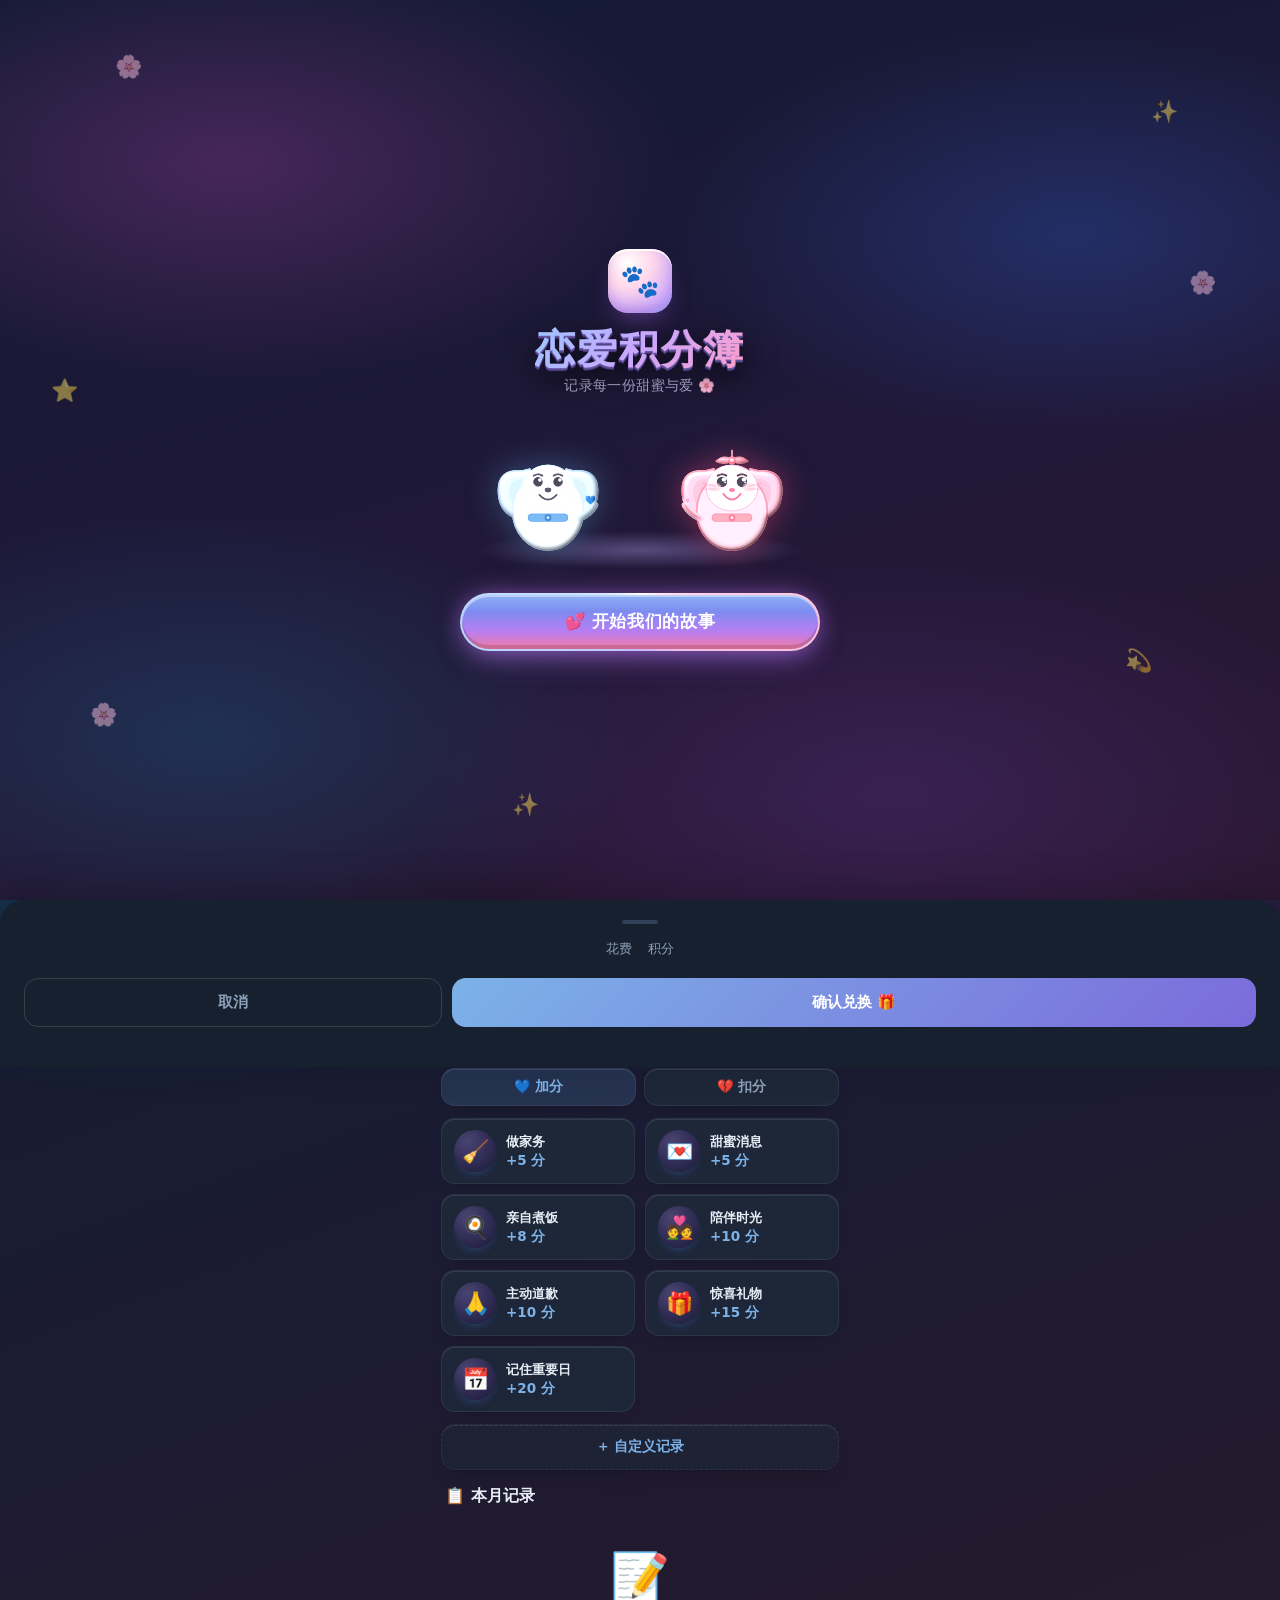
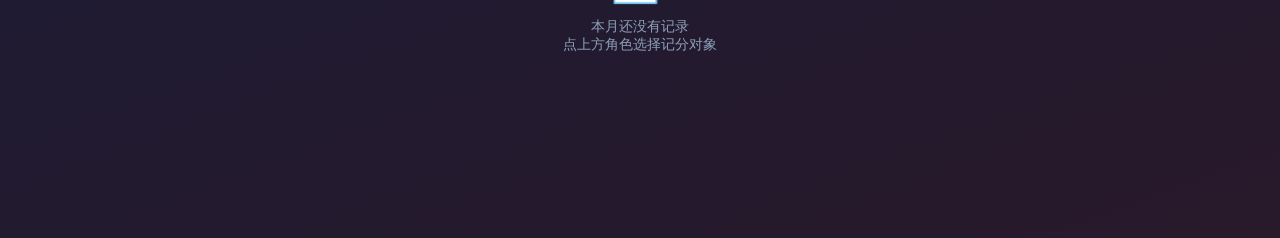
==== commit a56657b1: "Make 新外观 the default; 经典 becomes the per-phone choice The user asked that nobody should have to swit" ====
--- a/index.html
+++ b/index.html
@@ -5,7 +5,7 @@
   <meta name="viewport" content="width=device-width, initial-scale=1.0, maximum-scale=1.0, viewport-fit=cover">
   <!-- HTML freshness marker: app.js checks this and force-reloads once if the
        cached index.html is older than the running app.js expects -->
-  <meta name="app-html-v" content="2026.10.02b">
+  <meta name="app-html-v" content="2026.11.15c">
   <title>🐾 恋爱积分簿</title>
   <script>
     // Stamp theme AND time-of-day before first paint (no flash).
@@ -20,6 +20,17 @@
              || (_tm === 'auto' && matchMedia('(prefers-color-scheme: dark)').matches);
       document.documentElement.dataset.theme  = _d ? 'dark' : 'light';
       document.documentElement.dataset.period = _p;
+    } catch (e) {}
+    // 新外观 (CLAUDE.md §7.31) is the default: stamped here, or the splash paints
+    // the classic look first and flips when app.js arrives. Only a phone where
+    // someone picked 经典 stays classic. app.js loads ui3d.css again with
+    // APP_VERSION, so a stale copy of this page can't pin an old stylesheet.
+    try {
+      var _lk = (location.search.match(/[?&]look=(ui3d|classic)/) || [])[1] || localStorage.getItem('look');
+      if (_lk !== 'classic') {
+        document.documentElement.classList.add('ui3d');
+        document.write('<link rel="stylesheet" id="ui3d-css-pre" href="ui3d.css?h=2026.11.15c">');
+      }
     } catch (e) {}
   </script>
   <style>
@@ -160,6 +171,25 @@
       text-align: center; font-size: 13px; color: var(--blue);
       cursor: pointer; text-decoration: underline; text-underline-offset: 3px;
     }
+    /* Login tabs and 他/她 — were inline styles, which neither dark mode nor the
+       new look could reach: 他/她 rendered white-on-white at night. */
+    .login-tabs { position: relative; display: flex; border-radius: 12px; background: #EEF4FB; padding: 4px; margin-bottom: 20px; }
+    .login-tab { position: relative; z-index: 1; flex: 1; padding: 8px 0; border: none; border-radius: 9px; font-size: 14px; font-weight: 600; cursor: pointer; background: transparent; color: var(--sub); transition: all .2s; }
+    .login-tab.on { background: white; color: var(--blue); box-shadow: 0 2px 8px rgba(91,155,213,0.18); }
+    html[data-theme="dark"] .login-tabs { background: rgba(255,255,255,0.06); }
+    html[data-theme="dark"] .login-tab { color: #9AA8BC; }
+    html[data-theme="dark"] .login-tab.on { background: #2B3A55; color: #9CC8F2; box-shadow: 0 2px 8px rgba(0,0,0,0.3); }
+    .reg-chars { display: flex; gap: 10px; margin-bottom: 16px; }
+    .reg-char-opt { flex: 1; display: flex; align-items: center; gap: 8px; padding: 10px 14px; border-radius: 12px; border: 1.5px solid var(--card-border); cursor: pointer; font-size: 14px; font-weight: 600; color: var(--dark); }
+    .reg-char-opt.c1 { background: #F0F7FF; }
+    .reg-char-opt.c2 { background: #FFF0F5; }
+    .reg-char-opt.c1 input { accent-color: var(--blue); }
+    .reg-char-opt.c2 input { accent-color: #FF6B9D; }
+    html[data-theme="dark"] .reg-char-opt { color: #E6ECF5; border-color: rgba(255,255,255,0.12); }
+    html[data-theme="dark"] .reg-char-opt.c1 { background: rgba(91,155,213,0.16); }
+    html[data-theme="dark"] .reg-char-opt.c2 { background: rgba(255,107,157,0.14); }
+    .field-group .pair-code-input { letter-spacing: 4px; font-size: 18px; font-weight: 700; text-align: center; }
+    .field-group .pair-code-input::placeholder { letter-spacing: 0; font-size: 13px; font-weight: 500; }
 
     /* ── Header ── */
     .header {
@@ -1156,6 +1186,9 @@
       outline: none; font-family: inherit;
       transition: border-color 0.2s;
     }
+    .bday-row { display: grid; grid-template-columns: 1fr 1fr; gap: 8px; }
+    .modal-field .bday-year { margin-top: 8px; }
+    .bday-hint { font-size: 12.5px; color: var(--sub); line-height: 1.6; margin: -4px 2px 16px; }
     .modal-field input:focus, .modal-field select:focus, .modal-field textarea:focus {
       border-color: var(--blue);
     }
@@ -3022,6 +3055,7 @@
       position: absolute; bottom: 7%; left: 50%; transform: translateX(-50%); z-index: 1;
       width: 62%; height: 12%; border-radius: 50%;
       background: rgba(255,255,255,0.22);
+      pointer-events: none;      /* drawn after the furniture layer: it took taps meant for it (§1.2) */
     }
 
     .pet-stage {
@@ -3036,7 +3070,15 @@
       cursor: pointer;
       transition: transform 0.9s cubic-bezier(0.34,1.4,0.64,1);
       animation: pet-breathe 3.4s ease-in-out infinite;
-    }
+      /* Only the pet's DRAWN shape takes a tap (the rule below), not its whole
+         box: the stage sits above the furniture, and its empty corners
+         swallowed every tap on a piece standing behind it — a 毛线篮 whose
+         needles showed above 呆呆's head could not be picked up (2026-10-07).
+         The click still bubbles up to onclick from the shape that was hit. */
+      pointer-events: none;
+    }
+    .pet-stage svg * { pointer-events: visiblePainted; }
+    .pet-stage svg [fill^="rgba(0,0,0"] { pointer-events: none; }   /* its ground shadow is not the pet */
     .pet-stage .pet-svg { width: 100%; height: 100%; display: block;
       filter: drop-shadow(0 6px 12px rgba(80,50,120,0.22)); }
     @keyframes pet-breathe {
@@ -3061,6 +3103,7 @@
     }
     .pet-speech-bubble {
       position: absolute; top: 8%; left: 50%; transform: translateX(-50%); z-index: 4;
+      pointer-events: none;      /* informational (§1.4) — a wall piece behind it stays tappable */
       max-width: 74%; text-align: center;
       background: rgba(255,255,255,0.94); color: #4A3A6B;
       font-size: 12.5px; font-weight: 700; line-height: 1.45;
@@ -3336,6 +3379,19 @@
     @keyframes spooky-bat {
       0%, 100% { transform: translate(0, 0) rotate(-8deg); }
       50%      { transform: translate(14px, -6px) rotate(8deg); }
+    }
+    /* 生日 — a deep blue party night with a gold glow, and a party popper
+       bobbing in the corner. Same ::before slot as the others; never takes a
+       tap (§1.2). */
+    .pet-room[data-window="bday"] .pet-window { background: linear-gradient(180deg, #1E2350 0%, #4A3D7A 100%); }
+    .pet-room[data-window="bday"] .pet-window-orb {
+      background: radial-gradient(circle, #FFF1C2, #FFC56B);
+      box-shadow: 0 0 22px rgba(255,197,107,0.9);
+    }
+    .pet-room[data-window="bday"] .pet-window::before {
+      content: '🎉'; position: absolute; top: 14px; left: 30px; z-index: 1;
+      font-size: 14px; pointer-events: none;
+      animation: anniv-window-balloon 5s ease-in-out infinite;
     }
     /* 周年 — a rose-gold evening with a warm gold light and one balloon
        drifting past. Same ::before slot as the bat; never takes a tap (§1.2). */
@@ -3589,6 +3645,15 @@
 <body>
 
 <!-- ── Start / Splash page ── -->
+<!-- 新外观's clay shading (ui3d.css, CLAUDE.md §7.31) — here so the splash has it before app.js loads -->
+<svg width="0" height="0" style="position:absolute" aria-hidden="true"><filter id="u3d-clay" x="-12%" y="-12%" width="124%" height="124%" color-interpolation-filters="sRGB">
+  <feGaussianBlur in="SourceAlpha" stdDeviation="2.6" result="b"/>
+  <feSpecularLighting in="b" surfaceScale="2.4" specularConstant=".7" specularExponent="16" lighting-color="#fff" result="s"><feDistantLight azimuth="235" elevation="50"/></feSpecularLighting>
+  <feComposite in="s" in2="SourceAlpha" operator="in" result="s2"/>
+  <feDiffuseLighting in="b" surfaceScale="2.4" diffuseConstant="1.18" lighting-color="#fff" result="d"><feDistantLight azimuth="235" elevation="66"/></feDiffuseLighting>
+  <feComposite in="d" in2="SourceAlpha" operator="in" result="d2"/>
+  <feBlend in="SourceGraphic" in2="d2" mode="multiply" result="lit"/>
+  <feComposite in="s2" in2="lit" operator="arithmetic" k1="0" k2=".5" k3="1" k4="0"/></filter></svg>
 <div id="start-page">
   <!-- floating sakura & star decos -->
   <div class="sp-deco" style="top:6%;left:9%;animation-delay:0s">🌸</div>
@@ -3777,15 +3842,9 @@
     <h2 style="text-align:center;margin-bottom:16px;">欢迎 💙</h2>
 
     <!-- Tab bar -->
-    <div style="display:flex;gap:0;border-radius:12px;background:#EEF4FB;padding:4px;margin-bottom:20px;">
-      <button id="tab-login" onclick="App.switchTab('login')"
-        style="flex:1;padding:8px 0;border:none;border-radius:9px;font-size:14px;font-weight:600;cursor:pointer;background:white;color:var(--blue);box-shadow:0 2px 8px rgba(91,155,213,0.18);transition:all .2s;">
-        登录
-      </button>
-      <button id="tab-register" onclick="App.switchTab('register')"
-        style="flex:1;padding:8px 0;border:none;border-radius:9px;font-size:14px;font-weight:600;cursor:pointer;background:transparent;color:var(--sub);transition:all .2s;">
-        注册
-      </button>
+    <div class="login-tabs" id="login-tabs">
+      <button type="button" id="tab-login" class="login-tab on" onclick="App.switchTab('login')">登录</button>
+      <button type="button" id="tab-register" class="login-tab" onclick="App.switchTab('register')">注册</button>
     </div>
 
     <!-- ── LOGIN PANEL ── -->
@@ -3813,13 +3872,13 @@
       <!-- Step 1: fill in details -->
       <div id="reg-step-1">
         <!-- 他 / 她 selector -->
-        <div style="display:flex;gap:10px;margin-bottom:16px;">
-          <label style="flex:1;display:flex;align-items:center;gap:8px;padding:10px 14px;border-radius:12px;border:1.5px solid var(--card-border);cursor:pointer;background:#F0F7FF;font-size:14px;font-weight:600;">
-            <input type="radio" name="reg-char" value="char1" checked style="accent-color:var(--blue);" onchange="App.onRegCharChange()">
+        <div class="reg-chars">
+          <label class="reg-char-opt c1">
+            <input type="radio" name="reg-char" value="char1" checked onchange="App.onRegCharChange()">
             <span>他 💙</span>
           </label>
-          <label style="flex:1;display:flex;align-items:center;gap:8px;padding:10px 14px;border-radius:12px;border:1.5px solid var(--card-border);cursor:pointer;background:#FFF0F5;font-size:14px;font-weight:600;">
-            <input type="radio" name="reg-char" value="char2" style="accent-color:#FF6B9D;" onchange="App.onRegCharChange()">
+          <label class="reg-char-opt c2">
+            <input type="radio" name="reg-char" value="char2" onchange="App.onRegCharChange()">
             <span>她 🩷</span>
           </label>
         </div>
@@ -3841,8 +3900,8 @@
         <div id="reg-pair-wrap" class="hidden">
           <div class="field-group">
             <label>伴侣配对码</label>
-            <input id="reg-pair-code" type="text" placeholder="输入 Ta 发给你的配对码" autocomplete="off"
-                   maxlength="6" style="letter-spacing:4px;font-size:18px;font-weight:700;text-align:center;"
+            <input id="reg-pair-code" class="pair-code-input" type="text" placeholder="输入 Ta 发给你的配对码" autocomplete="off"
+                   maxlength="6"
                    onkeydown="if(event.key==='Enter') App.register()">
           </div>
         </div>
@@ -4617,6 +4676,15 @@
       </select>
     </div>
 
+    <!-- 新外观 (CLAUDE.md §7.31): the default; 经典 is per phone, like the theme -->
+    <div class="modal-field">
+      <label>✨ 外观风格</label>
+      <select id="cfg-look" onchange="App.setLook(this.value)">
+        <option value="ui3d">新外观 · 立体和动画</option>
+        <option value="classic">经典</option>
+      </select>
+    </div>
+
     <!-- Character names -->
     <div style="font-size:12px;font-weight:700;color:var(--sub);text-transform:uppercase;letter-spacing:.05em;margin-bottom:10px">角色名字</div>
     <div style="display:flex;gap:10px;margin-bottom:20px">
@@ -4660,6 +4728,20 @@
       <input id="cfg-start-date" type="date"/>
     </div>
 
+    <!-- Birthdays (§7.30): month + day; a year is optional and turns on 「第 N 个生日」 -->
+    <div style="font-size:12px;font-weight:700;color:var(--sub);text-transform:uppercase;letter-spacing:.05em;margin-bottom:10px">生日</div>
+    <div class="modal-field">
+      <label id="cfg-bday-label-1" for="cfg-bday-m-1">🎂 生日</label>
+      <div class="bday-row"><select id="cfg-bday-m-1" aria-label="月"></select><select id="cfg-bday-d-1" aria-label="日"></select></div>
+      <select id="cfg-bday-y-1" class="bday-year" aria-label="出生年份（可不填）"></select>
+    </div>
+    <div class="modal-field">
+      <label id="cfg-bday-label-2" for="cfg-bday-m-2">🎂 生日</label>
+      <div class="bday-row"><select id="cfg-bday-m-2" aria-label="月"></select><select id="cfg-bday-d-2" aria-label="日"></select></div>
+      <select id="cfg-bday-y-2" class="bday-year" aria-label="出生年份（可不填）"></select>
+    </div>
+    <p class="bday-hint">填了出生年份，生日那天会写「第 N 个生日」；不填就只写「生日快乐」。</p>
+
     <!-- Score thresholds -->
     <div style="font-size:12px;font-weight:700;color:var(--sub);text-transform:uppercase;letter-spacing:.05em;margin-bottom:10px">积分设定</div>
     <div class="modal-field">
--- a/ui3d.css
+++ b/ui3d.css
@@ -0,0 +1,431 @@
+/* ── 恋爱积分簿 · 立体 (ui3d) ─────────────────────────────────────────────
+   Soft-3D and motion layer. Every rule is scoped under html.ui3d, so the whole
+   look switches on and off with one class, and it only restyles: nothing the
+   app's logic or tests depend on moves.
+   Depth comes from light, not from heavier borders: a top highlight, a coloured
+   shadow under each surface, and a slow aurora behind everything.
+   Costs are kept to the compositor — transforms and opacity only animate; the
+   one blur is the nav bar. The app's blanket reduced-motion rule (index.html,
+   CLAUDE.md §7.3) still applies, and the ui3d block in app.js skips tilt,
+   parallax and count-ups under it. Turned on per phone in 设置 › 外观风格
+   (CLAUDE.md §7.31); loaded by app.js as ui3d.css?v=APP_VERSION. */
+
+@property --u-ang { syntax: '<angle>'; initial-value: 0deg; inherits: false; }
+
+html.ui3d {
+  --u-shade: 86, 64, 150;                 /* rgb of every coloured shadow */
+  --u-hi: rgba(255, 255, 255, .95);        /* the top-edge highlight */
+  --u-edge: rgba(255, 255, 255, .78);
+  --u-glass: rgba(255, 255, 255, .66);
+  --u-a1: #FFC2DC; --u-a2: #C4D6FF; --u-a3: #FFE1B5; --u-a4: #D8C6FF;
+  --u-spring: cubic-bezier(.34, 1.56, .64, 1);
+  --u-num: #D2448A;
+  --u-num-x: #F3A6C8, #EC93BA, #E481AD, #DB6FA0, #D25E93;
+  --u-hero-a: #FFE7F2; --u-hero-b: #F2E6FF; --u-hero-c: #E5EEFF;
+  --u-bubble-a: #FFFFFF; --u-bubble-b: #E9F1FF; --u-bubble-c: #C9DBFF;
+  --u-bubble-na: #FFFFFF; --u-bubble-nb: #FFECEF; --u-bubble-nc: #FFC9D2;
+  --u-chip-a: #FFFFFF; --u-chip-b: #EEF2FF;
+}
+html.ui3d[data-theme="dark"] {
+  --u-shade: 0, 0, 0;
+  --u-hi: rgba(255, 255, 255, .10);
+  --u-edge: rgba(255, 255, 255, .07);
+  --u-glass: rgba(30, 27, 48, .62);
+  --u-a1: #5E2A66; --u-a2: #22377A; --u-a3: #47296B; --u-a4: #1B4769;
+  --u-num: #FFB2D4;
+  --u-num-x: #D9739F, #C2618C, #A9507A, #904068, #783257;
+  --u-hero-a: #3B2142; --u-hero-b: #2E2449; --u-hero-c: #1F2B4A;
+  --u-bubble-a: #4A4470; --u-bubble-b: #34305A; --u-bubble-c: #252145;
+  --u-bubble-na: #5A3A55; --u-bubble-nb: #43293F; --u-bubble-nc: #2F1D2D;
+  --u-chip-a: #3B3558; --u-chip-b: #2A2542;
+}
+
+/* ── aurora: four soft light pools drifting behind the whole app ── */
+html.ui3d body::before {
+  content: ""; position: fixed; inset: -25%; z-index: -1; pointer-events: none;
+  background:
+    radial-gradient(34% 26% at 20% 22%, var(--u-a1), transparent 70%),
+    radial-gradient(32% 26% at 80% 16%, var(--u-a2), transparent 70%),
+    radial-gradient(36% 28% at 72% 74%, var(--u-a3), transparent 70%),
+    radial-gradient(34% 28% at 24% 78%, var(--u-a4), transparent 70%);
+  opacity: .8;
+  animation: u3d-aurora 26s ease-in-out infinite alternate;
+}
+@keyframes u3d-aurora {
+  0%   { transform: translate3d(0, 0, 0) rotate(0deg) scale(1); }
+  50%  { transform: translate3d(4%, -3%, 0) rotate(9deg) scale(1.08); }
+  100% { transform: translate3d(-4%, 3%, 0) rotate(-7deg) scale(1.03); }
+}
+
+/* ── surfaces: depth from a top highlight and a coloured shadow ── */
+html.ui3d :is(.score-card, .letter-banner, .checkin-banner, #partner-wx, #season-card, #bday-card,
+  .entry-day-items, .home-duo .pet-banner-box, .home-duo .pet-adopt, .home-duo .goal-box, .home-duo .goal-empty,
+  .add-custom-btn, .cat-tab) {
+  border-color: var(--u-edge);
+  box-shadow:
+    inset 0 1px 0 var(--u-hi),
+    0 1px 2px rgba(var(--u-shade), .06),
+    0 10px 22px -12px rgba(var(--u-shade), .34),
+    0 24px 40px -28px rgba(var(--u-shade), .30);
+  transition: transform .55s var(--u-spring), box-shadow .3s ease;
+}
+/* tilt toward the finger while pressed (ui3d.js sets the angles), spring back on release */
+html.ui3d .u3d-tilt {
+  transform: perspective(720px) rotateX(var(--u-rx, 0deg)) rotateY(var(--u-ry, 0deg)) scale(.985);
+  transition: transform .12s ease-out, box-shadow .2s;
+}
+
+/* ── hero: a lit card with a slowly turning colour rim and a raised number ── */
+html.ui3d .together-hero {
+  border: 1.5px solid transparent;
+  background:
+    radial-gradient(120% 90% at var(--u-mx, 50%) var(--u-my, -20%), rgba(255, 255, 255, .55), transparent 55%) padding-box,
+    linear-gradient(145deg, var(--u-hero-a), var(--u-hero-b) 55%, var(--u-hero-c)) padding-box,
+    conic-gradient(from var(--u-ang), #FF8FC0, #C69CFF, #8FC4FF, #FFD08F, #FF8FC0) border-box;
+  box-shadow:
+    inset 0 1px 0 var(--u-hi),
+    0 14px 30px -14px rgba(210, 70, 140, .45),
+    0 30px 50px -34px rgba(var(--u-shade), .35);
+  animation: u3d-spin 7s linear infinite;
+  transition: transform .55s var(--u-spring);
+}
+@keyframes u3d-spin { to { --u-ang: 360deg; } }
+html.ui3d .th-days {
+  font-size: 54px; color: var(--u-num);
+  text-shadow:
+    0 1px 0 #F3A6C8, 0 2px 0 #EC93BA, 0 3px 0 #E481AD, 0 4px 0 #DB6FA0, 0 5px 0 #D25E93,
+    0 12px 20px rgba(190, 40, 110, .32);
+}
+html.ui3d[data-theme="dark"] .th-days {
+  text-shadow:
+    0 1px 0 #D9739F, 0 2px 0 #C2618C, 0 3px 0 #A9507A, 0 4px 0 #904068, 0 5px 0 #783257,
+    0 12px 22px rgba(0, 0, 0, .55);
+}
+html.ui3d .th-next:not(:empty) { box-shadow: inset 0 1px 0 var(--u-hi), 0 4px 10px -4px rgba(210, 70, 140, .3); }
+
+/* ── portraits: clay shading (filter from ui3d.js), a shadow that squashes as they land ── */
+html.ui3d .char-svg { filter: url(#u3d-clay) drop-shadow(0 6px 8px rgba(var(--u-shade), .16)); }
+html.ui3d .char-svg > ellipse:first-child { display: none; }       /* the drawn shadow rode the bounce */
+html.ui3d .char-img-wrap::after {
+  content: ""; position: absolute; left: 22%; right: 22%; bottom: -5px; height: 10px; border-radius: 50%;
+  background: radial-gradient(closest-side, rgba(var(--u-shade), .30), transparent);
+  pointer-events: none;
+  animation: u3d-squash 2.8s cubic-bezier(.45, 0, .55, 1) infinite;
+}
+html.ui3d .char-wrap.adai .char-img-wrap::after { animation-delay: .9s; }
+@keyframes u3d-squash {
+  0%, 100% { transform: scaleX(1); opacity: 1; }
+  45%, 55% { transform: scaleX(.68); opacity: .5; }
+}
+html.ui3d .u3d-hop { animation: u3d-hop .6s var(--u-spring) !important; }   /* applied to the art and the crown layer together */
+@keyframes u3d-hop {
+  0% { transform: translateY(0) scale(1.06, .92); }
+  35% { transform: translateY(-26px) scale(.94, 1.08); }
+  70% { transform: translateY(0) scale(1.08, .9); }
+  100% { transform: translateY(0) scale(1); }
+}
+.u3d-heart { position: fixed; z-index: 400; pointer-events: none; font-size: 22px; animation: u3d-heart 1.1s ease-out forwards; }
+@keyframes u3d-heart { from { transform: translate(-50%, 0) scale(.6); opacity: 1; } to { transform: translate(calc(-50% + var(--dx, 0px)), -70px) scale(1.15); opacity: 0; } }
+
+/* jelly score pills */
+html.ui3d .char-score-badge {
+  background: linear-gradient(180deg, var(--u-chip-a), var(--u-chip-b));
+  border: 1px solid var(--u-edge);
+  box-shadow: inset 0 -3px 0 rgba(var(--u-shade), .08), inset 0 2px 0 var(--u-hi), 0 8px 16px -6px rgba(var(--u-shade), .38);
+}
+html.ui3d .u3d-pop { animation: u3d-pop .55s var(--u-spring); }
+@keyframes u3d-pop { 0% { transform: scale(1); } 40% { transform: scale(1.35); } 100% { transform: scale(1); } }
+
+html.ui3d .mode-knob { box-shadow: inset 0 2px 0 rgba(255, 255, 255, .8), 0 4px 10px -2px rgba(var(--u-shade), .35); }
+
+/* ── quick-score tiles: a lit bubble per icon, tile laid out as a row (half the height) ── */
+html.ui3d .categories-grid .cat-card {
+  display: grid; grid-template-columns: 42px minmax(0, 1fr); grid-template-areas: "ic nm" "ic pt";
+  column-gap: 10px; row-gap: 1px; align-items: center; padding: 11px 12px;
+  border-color: var(--u-edge);
+  box-shadow: inset 0 1px 0 var(--u-hi), 0 8px 18px -12px rgba(var(--u-shade), .36);
+  transition: transform .5s var(--u-spring), box-shadow .3s;
+}
+html.ui3d .categories-grid .cat-card::before { display: none; }
+html.ui3d .categories-grid .cat-card:active { transform: scale(.95); }
+html.ui3d .cat-icon {
+  width: 42px; height: 42px; flex-shrink: 0; margin: 0; border-radius: 50%;
+  display: grid; place-items: center; font-size: 22px;
+  background: radial-gradient(circle at 32% 26%, var(--u-bubble-a), var(--u-bubble-b) 46%, var(--u-bubble-c));
+  box-shadow: inset -3px -4px 8px rgba(var(--u-shade), .12), 0 6px 10px -5px rgba(70, 110, 200, .45);
+}
+html.ui3d .cat-card.negative .cat-icon {
+  background: radial-gradient(circle at 32% 26%, var(--u-bubble-na), var(--u-bubble-nb) 46%, var(--u-bubble-nc));
+  box-shadow: inset -3px -4px 8px rgba(var(--u-shade), .12), 0 6px 10px -5px rgba(220, 90, 110, .45);
+}
+html.ui3d .categories-grid .cat-icon { grid-area: ic; }
+html.ui3d .categories-grid .cat-name { grid-area: nm; align-self: end; min-width: 0; white-space: nowrap; overflow: hidden; text-overflow: ellipsis; }
+html.ui3d .categories-grid .cat-pts { grid-area: pt; align-self: start; font-size: 13.5px; }
+
+/* ── entries: actions stay out of the way until a row is tapped ── */
+html.ui3d .entry-item { transition: background .25s; }
+html.ui3d .entry-item .entry-edit, html.ui3d .entry-item .entry-delete { display: none; }
+html.ui3d .entry-item.u3d-open { background: rgba(var(--u-shade), .05); }
+html.ui3d .entry-item.u3d-open .entry-edit, html.ui3d .entry-item.u3d-open .entry-delete {
+  display: grid; place-items: center; width: 40px; height: 40px; opacity: 1; font-size: 17px;
+  border-radius: 12px; background: linear-gradient(180deg, var(--u-chip-a), var(--u-chip-b));
+  box-shadow: inset 0 1px 0 var(--u-hi), 0 4px 10px -4px rgba(var(--u-shade), .35);
+  animation: u3d-in .35s var(--u-spring) both;
+}
+html.ui3d .entry-item.u3d-open .entry-delete { animation-delay: .04s; }
+@keyframes u3d-in { from { transform: translateX(14px) scale(.6); opacity: 0; } }
+
+/* ── nav: floating glass with a lit pill that slides to the active tab ── */
+html.ui3d .bottom-nav {
+  background: var(--u-glass);
+  -webkit-backdrop-filter: blur(20px) saturate(170%); backdrop-filter: blur(20px) saturate(170%);
+  border: 1px solid var(--u-edge);
+  box-shadow: inset 0 1px 0 var(--u-hi), 0 18px 36px -16px rgba(var(--u-shade), .45);
+}
+html.ui3d .u3d-nav-ind {
+  position: absolute; top: 7px; height: calc(100% - 14px); border-radius: 18px; pointer-events: none; z-index: 0;
+  background: linear-gradient(180deg, rgba(255, 255, 255, .95), rgba(236, 242, 255, .9));
+  box-shadow: inset 0 1px 0 #fff, 0 6px 14px -6px rgba(70, 110, 200, .5);
+  transition: left .5s var(--u-spring), width .5s var(--u-spring);
+}
+html.ui3d[data-theme="dark"] .u3d-nav-ind { background: linear-gradient(180deg, rgba(90, 84, 140, .9), rgba(60, 55, 100, .9)); box-shadow: inset 0 1px 0 rgba(255,255,255,.15), 0 6px 14px -6px rgba(0,0,0,.6); }
+html.ui3d .bottom-nav .nav-item { position: relative; z-index: 1; background: transparent !important; }
+html.ui3d .bottom-nav .nav-item .nav-icon { transition: transform .5s var(--u-spring); }
+html.ui3d .bottom-nav .nav-item.active .nav-icon { transform: translateY(-2px) scale(1.14); }
+html.ui3d .bottom-nav .nav-icon-wrap { background: transparent !important; box-shadow: none !important; }
+
+/* the one button you use every day, in the middle; 月末结算 moves into the score card */
+html.ui3d .settle-fab-dock { display: none; }
+html.ui3d #nav-settings { display: none; }
+html.ui3d .u3d-add {
+  position: relative; z-index: 2; flex: 0 0 auto; align-self: center;
+  width: 58px; height: 58px; margin: -26px 2px 0; border-radius: 50%; border: 0; cursor: pointer;
+  font: 800 30px/1 system-ui, sans-serif; color: #fff;
+  background: radial-gradient(circle at 34% 26%, #FFB2D2, #F2669F 52%, #C9407E);
+  box-shadow: inset 0 2px 0 rgba(255, 255, 255, .6), inset 0 -4px 8px rgba(120, 20, 70, .35), 0 12px 22px -8px rgba(220, 70, 140, .7);
+  transition: transform .5s var(--u-spring);
+}
+html.ui3d .u3d-add::before {
+  content: ""; position: absolute; inset: -5px; border-radius: 50%; z-index: -1; pointer-events: none;
+  background: conic-gradient(from var(--u-ang), #FF8FC0, #C69CFF, #8FC4FF, #FFD08F, #FF8FC0);
+  filter: blur(6px); opacity: .75; animation: u3d-spin 5s linear infinite;
+}
+html.ui3d .u3d-add:active { transform: scale(.9); }
+html.ui3d .u3d-settle-chip {
+  margin-left: auto; min-height: 34px; font: 800 12.5px/1 inherit; font-family: inherit; color: #245E94; padding: 0 12px; border-radius: 999px;
+  border: 0; cursor: pointer; background: rgba(255, 255, 255, .94);
+  box-shadow: inset 0 1px 0 #fff, 0 4px 10px -4px rgba(20, 60, 120, .45);
+  transition: transform .45s var(--u-spring);
+}
+html.ui3d .u3d-settle-chip:active { transform: scale(.94); }
+html.ui3d .u3d-settle-chip.due { animation: u3d-due 1.8s ease-in-out infinite; }
+@keyframes u3d-due { 50% { box-shadow: inset 0 1px 0 #fff, 0 0 0 5px rgba(255, 255, 255, .35), 0 4px 10px -4px rgba(20, 60, 120, .45); } }
+html.ui3d .score-card-header { display: flex; align-items: center; gap: 8px; }
+
+/* ── quick-add sheet ── */
+.u3d-sheet-veil { position: fixed; inset: 0; z-index: 300; background: rgba(20, 14, 30, .38); opacity: 0; transition: opacity .3s; }
+.u3d-sheet-veil.on { opacity: 1; }
+.u3d-sheet {
+  position: fixed; left: 0; right: 0; bottom: 0; z-index: 301; max-width: 560px; margin: 0 auto;
+  padding: 10px max(18px, env(safe-area-inset-right, 0px)) calc(18px + env(safe-area-inset-bottom, 0px)) max(18px, env(safe-area-inset-left, 0px));
+  border-radius: 28px 28px 0 0; color: var(--dark, #2D3748);
+  background: linear-gradient(180deg, rgba(255, 255, 255, .97), rgba(246, 242, 255, .97));
+  box-shadow: inset 0 1px 0 #fff, 0 -20px 40px -20px rgba(86, 64, 150, .45);
+  transform: translateY(105%); transition: transform .55s var(--u-spring);
+  font-family: 'Segoe UI', 'PingFang SC', 'Microsoft YaHei', system-ui, sans-serif;
+}
+html[data-theme="dark"] .u3d-sheet { background: linear-gradient(180deg, rgba(40, 36, 62, .98), rgba(28, 25, 46, .98)); color: #EEE8F6; box-shadow: inset 0 1px 0 rgba(255,255,255,.08), 0 -20px 40px -20px rgba(0,0,0,.7); }
+.u3d-sheet.on { transform: translateY(0); }
+.u3d-sheet .u3d-grab { width: 40px; height: 5px; border-radius: 3px; background: rgba(120, 110, 150, .3); margin: 0 auto 12px; }
+.u3d-sheet h3 { margin: 0 0 12px; font-size: 19px; font-weight: 800; }
+.u3d-seg { display: grid; grid-template-columns: 1fr 1fr; gap: 8px; margin-bottom: 12px; }
+.u3d-seg button {
+  min-height: 44px; border-radius: 14px; border: 1.5px solid rgba(120, 110, 170, .2); background: transparent;
+  font: 800 14px/1 inherit; color: inherit; font-family: inherit; cursor: pointer; transition: all .3s var(--u-spring, ease);
+}
+.u3d-seg button.on { color: #fff; border-color: transparent; background: linear-gradient(180deg, #73ACE3, #3F7FC4); box-shadow: inset 0 1px 0 rgba(255, 255, 255, .45), 0 8px 16px -8px rgba(60, 120, 200, .85); }
+.u3d-seg button.on[data-c="char2"] { background: linear-gradient(180deg, #F68DB8, #DA5490); box-shadow: inset 0 1px 0 rgba(255, 255, 255, .45), 0 8px 16px -8px rgba(220, 80, 140, .85); }
+.u3d-seg button.on[data-s="-1"] { background: linear-gradient(180deg, #FF8C8C, #DD5252); box-shadow: inset 0 1px 0 rgba(255, 255, 255, .45), 0 8px 16px -8px rgba(220, 80, 80, .85); }
+.u3d-cats { display: grid; grid-template-columns: repeat(3, minmax(0, 1fr)); gap: 9px; margin-bottom: 14px; }
+.u3d-cat {
+  display: flex; flex-direction: column; align-items: center; gap: 4px; padding: 10px 4px 9px; border-radius: 16px; cursor: pointer;
+  border: 1.5px solid transparent; background: rgba(255, 255, 255, .7); font: 600 12.5px/1.2 inherit; font-family: inherit; color: inherit;
+  box-shadow: 0 6px 14px -10px rgba(86, 64, 150, .45); transition: transform .45s var(--u-spring), border-color .2s;
+}
+html[data-theme="dark"] .u3d-cat { background: rgba(255, 255, 255, .06); }
+.u3d-cat b { font-size: 12px; font-weight: 800; color: #2E6DA6; }
+.u3d-cat.neg b { color: #C0392F; }
+html[data-theme="dark"] .u3d-cat b { color: #85B3E6; } html[data-theme="dark"] .u3d-cat.neg b { color: #FF9C93; }
+.u3d-cat .ic { width: 40px; height: 40px; border-radius: 50%; display: grid; place-items: center; font-size: 21px;
+  background: radial-gradient(circle at 32% 26%, #fff, #E9F1FF 46%, #C9DBFF); box-shadow: inset -3px -4px 8px rgba(86,64,150,.12), 0 5px 9px -5px rgba(70,110,200,.5); }
+.u3d-cat.neg .ic { background: radial-gradient(circle at 32% 26%, #fff, #FFECEF 46%, #FFC9D2); }
+.u3d-cat.on { border-color: #F2669F; transform: translateY(-3px) scale(1.04); }
+.u3d-go {
+  width: 100%; min-height: 54px; border: 0; border-radius: 18px; cursor: pointer; color: #fff;
+  font: 800 17px/1 inherit; font-family: inherit;
+  background: linear-gradient(180deg, #F57FB0, #E0508F); box-shadow: inset 0 2px 0 rgba(255, 255, 255, .45), 0 12px 22px -10px rgba(220, 70, 140, .75);
+  transition: transform .4s var(--u-spring);
+}
+.u3d-go:active { transform: scale(.97); }
+.u3d-more { display: block; margin: 10px auto 0; min-height: 40px; padding: 0 14px; border: 0; background: transparent; cursor: pointer;
+  font: 700 13.5px/1 inherit; font-family: inherit; color: #2E6DA6; }
+html[data-theme="dark"] .u3d-more { color: #85B3E6; }
+.u3d-sheet .u3d-empty { grid-column: 1 / -1; text-align: center; padding: 18px 0; font-size: 13.5px; opacity: .7; }
+.u3d-fly { position: fixed; z-index: 420; pointer-events: none; font: 900 26px/1 system-ui, sans-serif; color: #E0508F; text-shadow: 0 2px 0 #fff, 0 6px 12px rgba(220,70,140,.45); }
+.u3d-confetti { position: fixed; z-index: 410; pointer-events: none; width: 8px; height: 12px; border-radius: 2px; }
+
+/* ── 小窝: window light, depth haze, parallax (ui3d.js adds the layers) ── */
+html.ui3d .u3d-room-light, html.ui3d .u3d-room-haze { position: absolute; inset: 0; pointer-events: none; }
+html.ui3d .u3d-room-light { z-index: 30; mix-blend-mode: screen; filter: blur(7px); animation: u3d-breathe 7s ease-in-out infinite; --u-lt: 255, 238, 196; }
+html.ui3d[data-theme="dark"] .u3d-room-light { --u-lt: 168, 194, 255; }
+html.ui3d .u3d-shaft { position: absolute; inset: 0; background: linear-gradient(to bottom, rgba(var(--u-lt), .62), rgba(var(--u-lt), .18) 80%); }
+html.ui3d .u3d-patch { position: absolute; border-radius: 50%; background: radial-gradient(closest-side, rgba(var(--u-lt), .82), rgba(var(--u-lt), 0)); }
+html.ui3d .u3d-glow { position: absolute; border-radius: 50%; background: radial-gradient(closest-side, rgba(var(--u-lt), .65), rgba(var(--u-lt), 0)); }
+@keyframes u3d-breathe { 0%, 100% { opacity: .9; } 50% { opacity: .65; } }
+html.ui3d .u3d-room-haze {
+  z-index: 31;
+  background: radial-gradient(140% 100% at 50% 110%, transparent 55%, rgba(var(--u-shade), .16) 100%);
+}
+html.ui3d .u3d-mote { position: absolute; width: 4px; height: 4px; border-radius: 50%; background: rgba(255, 250, 230, .9); box-shadow: 0 0 6px rgba(255, 240, 200, .9);
+  animation: u3d-mote var(--d, 9s) ease-in-out infinite; animation-delay: var(--delay, 0s); opacity: 0; }
+html.ui3d[data-theme="dark"] .u3d-mote { background: rgba(200, 220, 255, .9); box-shadow: 0 0 8px rgba(170, 200, 255, .9); }
+@keyframes u3d-mote { 0% { transform: translate(0, 0); opacity: 0; } 20% { opacity: .9; } 80% { opacity: .7; } 100% { transform: translate(var(--mx, -30px), var(--my, 60px)); opacity: 0; } }
+html.ui3d .pet-room { box-shadow: inset 0 1px 0 var(--u-hi), 0 22px 40px -22px rgba(var(--u-shade), .5); }
+/* parallax moves the window, the light and the pet — never a decor piece, which
+   the drag, clamp and placement code measure (CLAUDE.md §7.247, §7.249) */
+html.ui3d .pet-room .pet-window { translate: calc(var(--u-px, 0) * -4px) calc(var(--u-py, 0) * -3px); transition: translate .6s var(--u-spring); }
+html.ui3d .pet-room .u3d-room-light { translate: calc(var(--u-px, 0) * -6px) calc(var(--u-py, 0) * -3px); transition: translate .6s var(--u-spring); }
+html.ui3d .pet-room .pet-stage { translate: calc(var(--u-px, 0) * -12px) calc(var(--u-py, 0) * -5px); transition: translate .6s var(--u-spring); }
+
+/* ── opening screen: follows day and night, a raised title, the couple on a lit stage ── */
+/* softer pools than the home aurora: on a near-empty screen full-strength ones read as smudges */
+html.ui3d #start-page {
+  background:
+    radial-gradient(48% 34% at 18% 18%, var(--u-p1), transparent 72%),
+    radial-gradient(44% 32% at 84% 26%, var(--u-p2), transparent 72%),
+    radial-gradient(52% 36% at 70% 88%, var(--u-p3), transparent 74%),
+    radial-gradient(46% 34% at 16% 82%, var(--u-p4), transparent 74%),
+    linear-gradient(165deg, var(--u-sp-a), var(--u-sp-b) 50%, var(--u-sp-c));
+}
+html.ui3d { --u-sp-a: #D6E6FF; --u-sp-b: #EADFFF; --u-sp-c: #FFDDEB; --u-title-x: rgba(150, 100, 220, .55);
+  --u-p1: rgba(255, 196, 222, .5); --u-p2: rgba(190, 212, 255, .55); --u-p3: rgba(255, 226, 190, .38); --u-p4: rgba(214, 196, 255, .5); }
+html.ui3d[data-theme="dark"] { --u-sp-a: #121A33; --u-sp-b: #1F1838; --u-sp-c: #2A1630; --u-title-x: rgba(0, 0, 0, .65);
+  --u-p1: rgba(110, 50, 120, .55); --u-p2: rgba(40, 64, 140, .55); --u-p3: rgba(80, 46, 120, .45); --u-p4: rgba(30, 80, 120, .45); }
+html.ui3d #start-page .sp-deco { opacity: .5; filter: saturate(.8); }
+html.ui3d .sp-content { max-width: 360px; }
+html.ui3d .sp-paw-logo {
+  width: 64px; height: 64px; border-radius: 20px; display: grid; place-items: center; font-size: 32px; margin-bottom: 14px;
+  background: radial-gradient(circle at 30% 22%, #FFFFFF, #FFD6EA 38%, #C9A8FF 78%, #8FB8FF);
+  box-shadow: inset 0 2px 0 rgba(255, 255, 255, .9), inset 0 -6px 12px rgba(110, 60, 170, .25), 0 14px 26px -10px rgba(140, 80, 200, .6);
+  animation: u3d-float 3.2s ease-in-out infinite; filter: none;
+}
+@keyframes u3d-float { 0%, 100% { transform: translateY(0) rotate(-3deg); } 50% { transform: translateY(-7px) rotate(3deg); } }
+html.ui3d .sp-title {
+  font-size: 40px; letter-spacing: .05em; margin-bottom: 6px;
+  filter: drop-shadow(0 1px 0 #D9C2FF) drop-shadow(0 1px 0 #C7A8F5) drop-shadow(0 1px 0 #B48EEB) drop-shadow(0 10px 14px var(--u-title-x));
+}
+html.ui3d[data-theme="dark"] .sp-title {
+  background: linear-gradient(130deg, #9CC6FF 0%, #C8A8FF 48%, #FF9EC8 100%); -webkit-background-clip: text; background-clip: text;
+  filter: drop-shadow(0 1px 0 #6E5AA8) drop-shadow(0 1px 0 #5A4890) drop-shadow(0 1px 0 #463876) drop-shadow(0 10px 16px var(--u-title-x));
+}
+html.ui3d .sp-tagline { font-size: 13.5px; color: #7B72A8; margin-bottom: 6px; }
+html.ui3d[data-theme="dark"] .sp-tagline { color: #B9AFD8; }
+html.ui3d .sp-couple-scene { position: relative; gap: 18px; margin: 26px 0 40px; }
+html.ui3d .sp-couple-scene::after {
+  content: ""; position: absolute; left: 4%; right: 4%; bottom: -16px; height: 38px; border-radius: 50%; z-index: -1; pointer-events: none;
+  background: radial-gradient(closest-side, rgba(255, 255, 255, .85), rgba(255, 255, 255, 0));
+}
+html.ui3d[data-theme="dark"] .sp-couple-scene::after { background: radial-gradient(closest-side, rgba(190, 170, 255, .35), rgba(190, 170, 255, 0)); }
+html.ui3d .sp-couple-char.c1 .char-svg, html.ui3d .sp-couple-char.c2 .char-svg { width: 108px !important; height: 126px !important; }
+html.ui3d .sp-couple-char.c1 .char-svg { filter: url(#u3d-clay) drop-shadow(0 0 16px rgba(91, 155, 213, .45)) drop-shadow(0 10px 10px rgba(var(--u-shade), .16)) !important; }
+html.ui3d .sp-couple-char.c2 .char-svg { filter: url(#u3d-clay) drop-shadow(0 0 16px rgba(255, 80, 140, .45)) drop-shadow(0 10px 10px rgba(var(--u-shade), .16)) !important; }
+/* the rim turns, like the 在一起 card's — a blurred ring behind it would paint on top,
+   because the button is already its own stacking context */
+html.ui3d .sp-btn {
+  min-height: 58px; font-size: 16.5px; letter-spacing: .04em; border: 2.5px solid transparent;
+  background:
+    linear-gradient(180deg, #8FB2F5 0%, #7C8CF0 30%, #B57EF2 66%, #F27BA6 100%) padding-box,
+    conic-gradient(from var(--u-ang), #FFFFFF, #FFC2DC, #C9B4FF, #B8D8FF, #FFFFFF) border-box;
+  box-shadow: inset 0 2px 0 rgba(255, 255, 255, .4), inset 0 -4px 0 rgba(0, 0, 0, .14), 0 0 26px -2px rgba(200, 120, 255, .55), 0 14px 30px -10px rgba(140, 100, 200, .6);
+  animation: u3d-spin 6s linear infinite;
+  transition: transform .5s var(--u-spring);
+}
+html.ui3d .sp-btn:active { transform: scale(.96); }
+
+/* ── login card: frosted glass, a glossy app icon, a sliding tab pill ── */
+html.ui3d #setup-overlay {
+  background:
+    radial-gradient(48% 34% at 16% 14%, var(--u-p1), transparent 72%),
+    radial-gradient(44% 32% at 86% 22%, var(--u-p2), transparent 72%),
+    radial-gradient(52% 36% at 74% 88%, var(--u-p3), transparent 74%),
+    linear-gradient(165deg, var(--u-sp-a), var(--u-sp-b) 50%, var(--u-sp-c));
+}
+html.ui3d .setup-logo {
+  width: 76px; height: 76px; border-radius: 24px; display: grid; place-items: center; font-size: 38px;
+  background: radial-gradient(circle at 30% 22%, #FFFFFF, #FFD6EA 38%, #C9A8FF 78%, #8FB8FF);
+  box-shadow: inset 0 2px 0 rgba(255, 255, 255, .9), inset 0 -6px 12px rgba(110, 60, 170, .25), 0 18px 30px -12px rgba(140, 80, 200, .65);
+  animation: u3d-float 3.2s ease-in-out infinite;
+}
+html.ui3d .setup-card {
+  border-radius: 28px; padding: 28px 24px 24px;
+  background: var(--u-glass-card);
+  -webkit-backdrop-filter: blur(22px) saturate(160%); backdrop-filter: blur(22px) saturate(160%);
+  border: 1px solid var(--u-edge);
+  box-shadow: inset 0 1px 0 var(--u-hi), 0 30px 60px -28px rgba(var(--u-shade), .55), 0 10px 24px -14px rgba(var(--u-shade), .35);
+  animation: u3d-rise .7s var(--u-spring) both;
+}
+html.ui3d { --u-glass-card: rgba(255, 255, 255, .74); --u-field: rgba(255, 255, 255, .9); --u-field-line: rgba(120, 110, 180, .18); --u-ink: #2D2A45; }
+html.ui3d[data-theme="dark"] { --u-glass-card: rgba(30, 27, 50, .74); --u-field: rgba(255, 255, 255, .06); --u-field-line: rgba(255, 255, 255, .12); --u-ink: #EEEAF8; }
+@keyframes u3d-rise { from { opacity: 0; transform: translateY(26px) scale(.97); } }
+html.ui3d .setup-card h2 { font-size: 24px; color: var(--u-ink); }
+html.ui3d .login-tabs { background: rgba(var(--u-shade), .07); border-radius: 14px; }
+html.ui3d[data-theme="dark"] .login-tabs { background: rgba(255, 255, 255, .06); }
+html.ui3d .login-tabs::before {
+  content: ""; position: absolute; top: 4px; bottom: 4px; left: 4px; width: calc(50% - 4px); border-radius: 11px; pointer-events: none;
+  background: linear-gradient(180deg, #FFFFFF, #EEF3FF); box-shadow: inset 0 1px 0 #fff, 0 6px 14px -6px rgba(70, 110, 200, .55);
+  transition: transform .5s var(--u-spring);
+}
+html.ui3d[data-theme="dark"] .login-tabs::before { background: linear-gradient(180deg, #4A4470, #34305A); box-shadow: inset 0 1px 0 rgba(255, 255, 255, .12), 0 6px 14px -6px rgba(0, 0, 0, .6); }
+html.ui3d .login-tabs.on-reg::before { transform: translateX(100%); }
+html.ui3d .login-tab, html.ui3d .login-tab.on { background: transparent; box-shadow: none; min-height: 40px; font-size: 14.5px; }
+html.ui3d .login-tab.on { color: #2E6DA6; }
+html.ui3d[data-theme="dark"] .login-tab.on { color: #A9CDF5; }
+html.ui3d .field-group { gap: 8px; margin-bottom: 16px; }
+html.ui3d .field-group input {
+  min-height: 50px; border-radius: 16px; font-size: 15.5px; color: var(--u-ink);
+  background: var(--u-field); border: 1.5px solid var(--u-field-line);
+  box-shadow: inset 0 2px 4px rgba(var(--u-shade), .06);
+  transition: border-color .2s, box-shadow .25s;
+}
+html.ui3d .field-group input:focus { border-color: #E0559A; box-shadow: inset 0 2px 4px rgba(var(--u-shade), .06), 0 0 0 4px rgba(242, 102, 159, .18); }
+html.ui3d .setup-card .btn-primary {
+  min-height: 54px; border-radius: 18px; font-size: 16px; font-weight: 800;
+  background: linear-gradient(180deg, #F57FB0, #E0508F 55%, #C8427F);
+  box-shadow: inset 0 2px 0 rgba(255, 255, 255, .45), inset 0 -3px 6px rgba(110, 20, 60, .25), 0 14px 26px -12px rgba(220, 70, 140, .8);
+  transition: transform .45s var(--u-spring);
+}
+html.ui3d .setup-card .btn-primary:disabled { opacity: .75; }
+html.ui3d #sn-login-err:not(:empty), html.ui3d #reg-err:not(:empty) {
+  background: rgba(255, 107, 107, .12); color: #C73E3E; border-radius: 12px; padding: 8px 10px; animation: u3d-shake .45s;
+}
+html.ui3d[data-theme="dark"] #sn-login-err:not(:empty), html.ui3d[data-theme="dark"] #reg-err:not(:empty) { color: #FF9C93; }
+@keyframes u3d-shake { 20%, 60% { transform: translateX(-6px); } 40%, 80% { transform: translateX(6px); } }
+html.ui3d .reg-chars { gap: 12px; }
+html.ui3d .reg-char-opt {
+  flex-direction: column; justify-content: center; gap: 4px; min-height: 76px; border-radius: 18px; font-size: 15px; position: relative;
+  border: 1.5px solid var(--u-field-line); color: var(--u-ink);
+  box-shadow: inset 0 1px 0 var(--u-hi), 0 8px 16px -12px rgba(var(--u-shade), .4);
+  transition: transform .45s var(--u-spring), border-color .2s, box-shadow .25s;
+}
+html.ui3d .reg-char-opt input { position: absolute; opacity: 0; pointer-events: none; }
+html.ui3d .reg-char-opt span { font-size: 15.5px; }
+html.ui3d .reg-char-opt:has(input:checked) { transform: translateY(-3px); }
+html.ui3d .reg-char-opt.c1:has(input:checked) { border-color: #5B9BD5; box-shadow: 0 0 0 4px rgba(91, 155, 213, .2), 0 12px 20px -12px rgba(60, 120, 200, .6); }
+html.ui3d .reg-char-opt.c2:has(input:checked) { border-color: #F2669F; box-shadow: 0 0 0 4px rgba(242, 102, 159, .2), 0 12px 20px -12px rgba(220, 70, 140, .6); }
+html.ui3d .reg-char-opt:has(input:focus-visible) { outline: 2px solid #E0559A; outline-offset: 2px; }
+html.ui3d .demo-link { text-decoration: none; opacity: .8; font-weight: 600; padding: 8px; }
+
+@media (prefers-reduced-motion: reduce) {
+  html.ui3d body::before, html.ui3d .together-hero, html.ui3d .u3d-add::before, html.ui3d .char-img-wrap::after, html.ui3d .u3d-mote, html.ui3d .u3d-room-light, html.ui3d .u3d-settle-chip.due, html.ui3d .sp-paw-logo, html.ui3d .setup-logo, html.ui3d .sp-btn { animation: none !important; }
+  .u3d-sheet, .u3d-sheet-veil { transition-duration: .01ms; }
+}
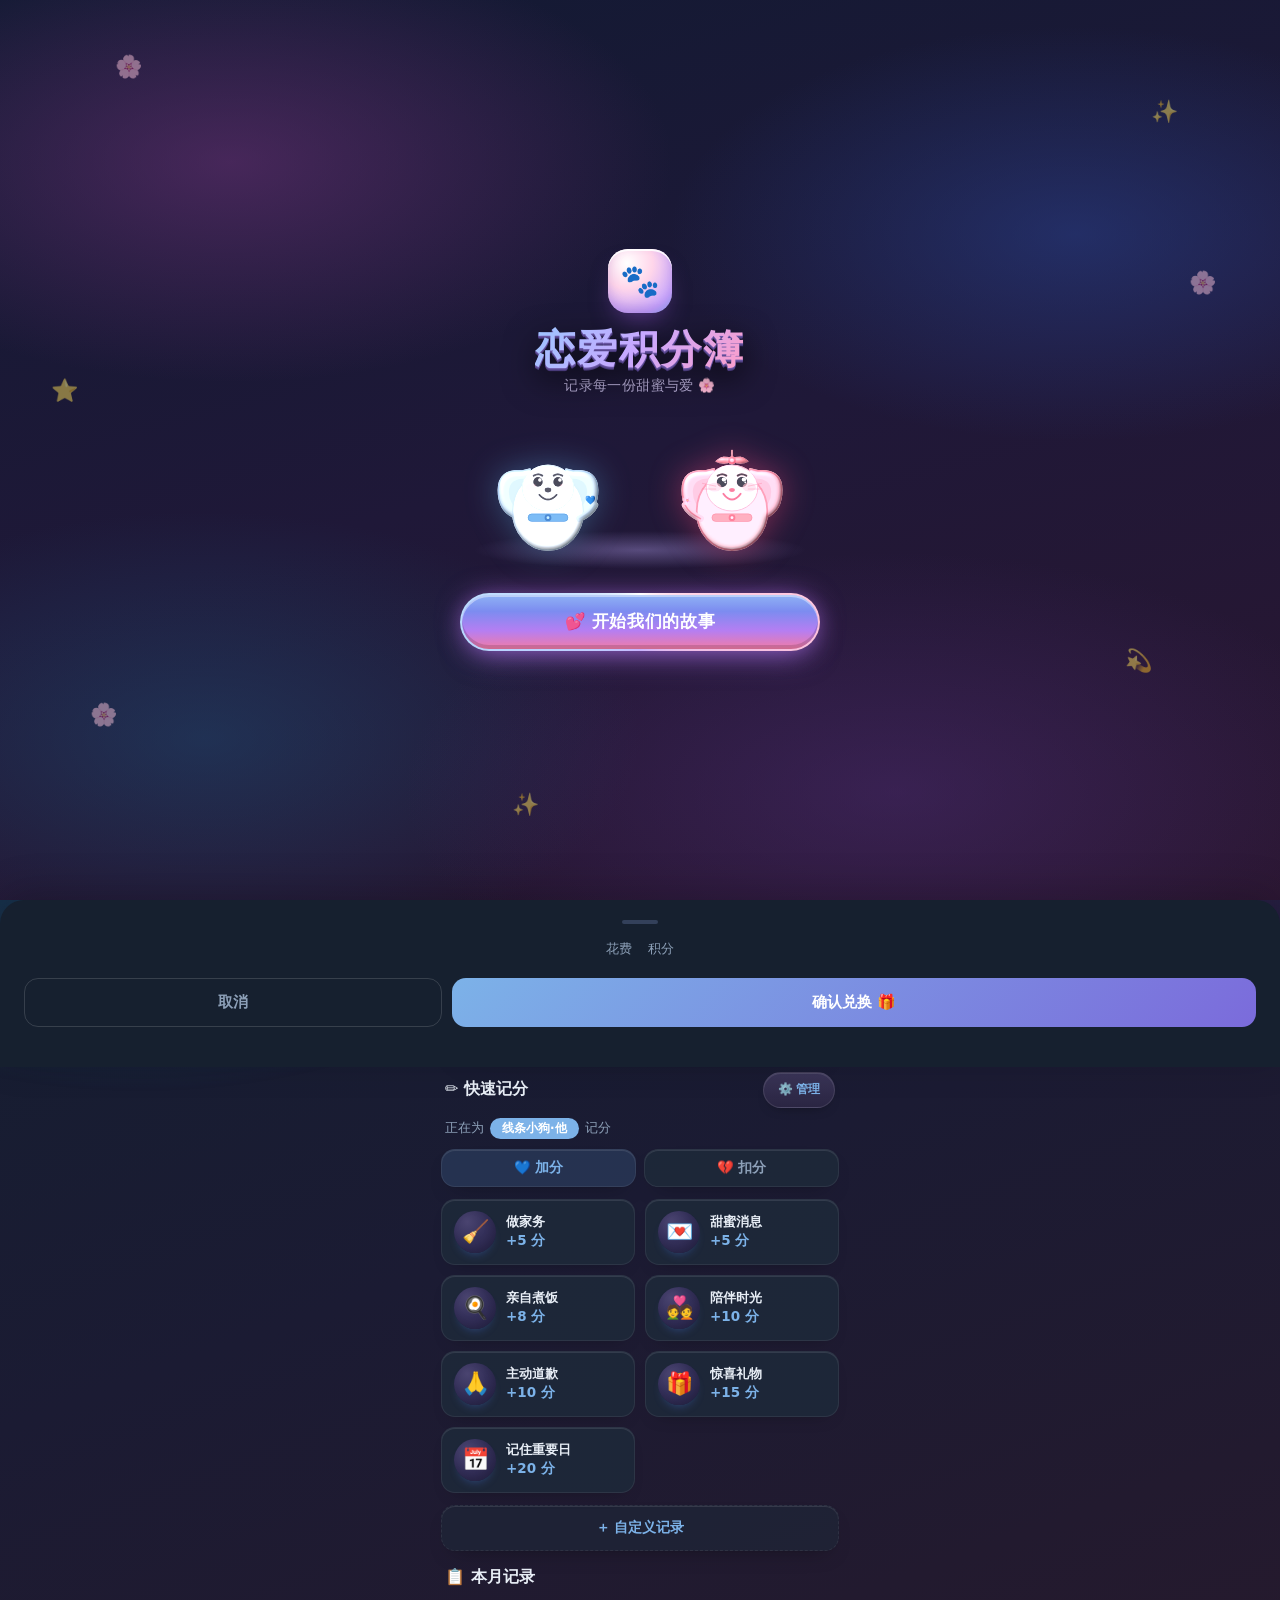
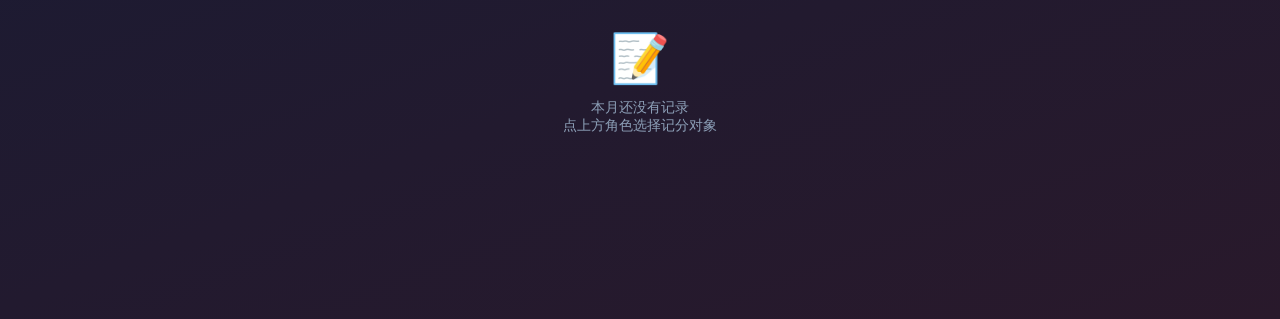
==== commit 059f7e51: "一起回家 and 默契拍拍 on two phones; everything answers the tap Games for two (CLAUDE.md §7.33). 一起回家 is a 2" ====
--- a/index.html
+++ b/index.html
@@ -5,7 +5,7 @@
   <meta name="viewport" content="width=device-width, initial-scale=1.0, maximum-scale=1.0, viewport-fit=cover">
   <!-- HTML freshness marker: app.js checks this and force-reloads once if the
        cached index.html is older than the running app.js expects -->
-  <meta name="app-html-v" content="2026.11.15c">
+  <meta name="app-html-v" content="2026.11.18a">
   <title>🐾 恋爱积分簿</title>
   <script>
     // Stamp theme AND time-of-day before first paint (no flash).
@@ -4851,15 +4851,29 @@
   </div>
 </div>
 
-<audio id="bg-audio" src="Right Here Waiting (Piano Version).mp3" loop preload="auto"></audio>
+<!-- preload="none": the song starts on the splash tap, and fetching all
+     2.6 MB at page load raced app.js for the phone's bandwidth -->
+<audio id="bg-audio" src="Right Here Waiting (Piano Version).mp3" loop preload="none"></audio>
 <script>
-  // Cache-bust app.js so phones always load the latest deployed logic
-  // (mobile Safari caches JS aggressively). A fresh index.html always pulls
-  // a current app.js; no manual version bumps needed.
+  // app.js must always be the deployed one (mobile Safari caches JS hard), but
+  // a ?v=Date.now() URL downloaded all 170 KB on every open. Instead, ask the
+  // server which app.js is live — a HEAD, a few hundred bytes — and load that
+  // version's own URL: the same version comes from the phone's cache, a deploy
+  // changes the URL. Anything unexpected falls back to cache-busting.
   (function () {
-    var s = document.createElement('script');
-    s.src = 'app.js?v=' + Date.now();
-    document.body.appendChild(s);
+    function load(q) {
+      var s = document.createElement('script');
+      s.src = 'app.js?' + q;
+      document.body.appendChild(s);
+    }
+    var bust = function () { load('v=' + Date.now()); };
+    if (!window.fetch) return bust();
+    fetch('app.js', { method: 'HEAD', cache: 'no-store' })
+      .then(function (r) {
+        var tag = r.ok && (r.headers.get('ETag') || r.headers.get('Last-Modified'));
+        tag ? load('e=' + encodeURIComponent(tag)) : bust();
+      })
+      .catch(bust);
   })();
 </script>
 </body>
--- a/ui3d.css
+++ b/ui3d.css
@@ -259,7 +259,23 @@
 .u3d-cat .ic { width: 40px; height: 40px; border-radius: 50%; display: grid; place-items: center; font-size: 21px;
   background: radial-gradient(circle at 32% 26%, #fff, #E9F1FF 46%, #C9DBFF); box-shadow: inset -3px -4px 8px rgba(86,64,150,.12), 0 5px 9px -5px rgba(70,110,200,.5); }
 .u3d-cat.neg .ic { background: radial-gradient(circle at 32% 26%, #fff, #FFECEF 46%, #FFC9D2); }
-.u3d-cat.on { border-color: #F2669F; transform: translateY(-3px) scale(1.04); }
+.u3d-cat { position: relative; }
+.u3d-cat.on { border-color: #F2669F; background: rgba(255, 226, 238, .95); transform: translateY(-2px) scale(1.02); }
+html[data-theme="dark"] .u3d-cat.on { background: rgba(242, 102, 159, .2); }
+.u3d-cat.on::after {
+  content: "✓"; position: absolute; top: 6px; right: 6px; width: 20px; height: 20px; border-radius: 50%; z-index: 1; pointer-events: none;
+  display: grid; place-items: center; font: 800 12px/1 inherit; color: #fff;
+  background: linear-gradient(180deg, #F57FB0, #E0508F); box-shadow: 0 3px 6px -2px rgba(220, 70, 140, .8);
+}
+.u3d-sheet h3 small { font-size: 12.5px; font-weight: 700; opacity: .6; margin-left: 6px; }
+.u3d-seg button { position: relative; }
+.u3d-seg button i {
+  position: absolute; top: -6px; right: -4px; min-width: 20px; height: 20px; padding: 0 5px; border-radius: 10px; pointer-events: none;
+  display: grid; place-items: center; font: 800 11.5px/1 inherit; font-style: normal; color: #fff;
+  background: #E0508F; box-shadow: 0 0 0 2px #fff;
+}
+html[data-theme="dark"] .u3d-seg button i { box-shadow: 0 0 0 2px #28243E; }
+.u3d-go:disabled { background: rgba(120, 110, 150, .22); box-shadow: none; color: inherit; opacity: .75; cursor: default; font-size: 14.5px; }
 .u3d-go {
   width: 100%; min-height: 54px; border: 0; border-radius: 18px; cursor: pointer; color: #fff;
   font: 800 17px/1 inherit; font-family: inherit;
@@ -425,6 +441,123 @@
 html.ui3d .reg-char-opt:has(input:focus-visible) { outline: 2px solid #E0559A; outline-offset: 2px; }
 html.ui3d .demo-link { text-decoration: none; opacity: .8; font-weight: 600; padding: 8px; }
 
+/* ── sheets and pages (积分表, 历史, 设置, 自定义记分, 商店/背包, 情书, 我们的时光) ──
+   Selectors carry :root so they beat the classic dark rules whichever order the
+   stylesheets load in (the pre-paint link sits BEFORE the page's own styles). */
+html.ui3d { --u-sheet: linear-gradient(180deg, rgba(255, 255, 255, .97), rgba(247, 243, 255, .97)); --u-row: rgba(255, 255, 255, .78); --u-row-line: rgba(120, 110, 180, .14); --u-sub: #6A6385; }
+html.ui3d[data-theme="dark"] { --u-sheet: linear-gradient(180deg, rgba(40, 36, 62, .98), rgba(28, 25, 46, .98)); --u-row: rgba(255, 255, 255, .06); --u-row-line: rgba(255, 255, 255, .10); --u-sub: #AFA7C6; }
+html.ui3d:root .modal-overlay { background: rgba(20, 14, 30, .42); -webkit-backdrop-filter: blur(6px); backdrop-filter: blur(6px); }
+html.ui3d:root .modal-sheet {
+  background: var(--u-sheet); border-radius: 28px 28px 0 0; color: var(--u-ink);
+  box-shadow: inset 0 1px 0 var(--u-hi), 0 -20px 44px -20px rgba(var(--u-shade), .5);
+  transition: transform .55s var(--u-spring);
+}
+html.ui3d:root .modal-handle { width: 40px; height: 5px; background: rgba(120, 110, 150, .3); margin-bottom: 16px; }
+html.ui3d:root .modal-title { color: var(--u-ink); font-weight: 800; }
+html.ui3d:root .modal-field label { color: var(--u-sub); }
+html.ui3d:root .modal-field input, html.ui3d:root .modal-field select, html.ui3d:root .modal-field textarea {
+  min-height: 48px; border-radius: 16px; font-size: 15px; color: var(--u-ink);
+  background: var(--u-field); border: 1.5px solid var(--u-field-line);
+  box-shadow: inset 0 2px 4px rgba(var(--u-shade), .06); transition: border-color .2s, box-shadow .25s;
+}
+html.ui3d:root .modal-field input:focus, html.ui3d:root .modal-field select:focus, html.ui3d:root .modal-field textarea:focus {
+  border-color: #E0559A; box-shadow: inset 0 2px 4px rgba(var(--u-shade), .06), 0 0 0 4px rgba(242, 102, 159, .18);
+}
+html.ui3d:root .modal-sheet .btn-primary {
+  min-height: 52px; border-radius: 18px; font-size: 16px; font-weight: 800;
+  background: linear-gradient(180deg, #F57FB0, #E0508F 55%, #C8427F);
+  box-shadow: inset 0 2px 0 rgba(255, 255, 255, .45), inset 0 -3px 6px rgba(110, 20, 60, .25), 0 14px 26px -12px rgba(220, 70, 140, .8);
+  transition: transform .45s var(--u-spring);
+}
+html.ui3d:root .modal-sheet .btn-secondary {
+  min-height: 52px; border-radius: 18px; color: var(--u-ink); background: var(--u-row); border: 1.5px solid var(--u-row-line);
+  box-shadow: inset 0 1px 0 var(--u-hi); transition: transform .45s var(--u-spring);
+}
+html.ui3d:root .modal-sheet .btn-primary:active, html.ui3d:root .modal-sheet .btn-secondary:active { transform: scale(.96); }
+html.ui3d:root .manage-btn, html.ui3d:root .shop-manage-btn, html.ui3d:root .letter-compose-btn {
+  min-height: 36px; padding: 0 14px; border-radius: 999px; border: 1px solid var(--u-row-line);
+  background: linear-gradient(180deg, var(--u-chip-a), var(--u-chip-b)); box-shadow: inset 0 1px 0 var(--u-hi), 0 6px 12px -8px rgba(var(--u-shade), .5);
+}
+/* rows rise in one after another when a sheet or page opens */
+@keyframes u3d-row { from { opacity: 0; transform: translateY(14px) scale(.98); } }
+html.ui3d:root .modal-overlay.open :is(.tier-row, .history-item), html.ui3d:root :is(.shop-page, .letter-page).open :is(.shop-item, .bag-item, .letter-card) { animation: u3d-row .5s var(--u-spring) both; }
+html.ui3d:root :is(.tier-row, .history-item, .shop-item, .bag-item, .letter-card):nth-child(2) { animation-delay: .05s; }
+html.ui3d:root :is(.tier-row, .history-item, .shop-item, .bag-item, .letter-card):nth-child(3) { animation-delay: .1s; }
+html.ui3d:root :is(.tier-row, .history-item, .shop-item, .bag-item, .letter-card):nth-child(4) { animation-delay: .15s; }
+html.ui3d:root :is(.tier-row, .history-item, .shop-item, .bag-item, .letter-card):nth-child(n+5) { animation-delay: .2s; }
+html.ui3d:root .tier-row, html.ui3d:root .history-item {
+  background: var(--u-row); border: 1.5px solid var(--u-row-line); border-radius: 18px;
+  box-shadow: inset 0 1px 0 var(--u-hi), 0 10px 18px -14px rgba(var(--u-shade), .45);
+}
+html.ui3d:root .tier-row.current-tier { border-color: #F2669F; background: linear-gradient(135deg, rgba(255, 190, 215, .35), rgba(200, 180, 255, .28)); box-shadow: 0 0 0 4px rgba(242, 102, 159, .16), 0 12px 20px -12px rgba(220, 70, 140, .55); }
+html.ui3d:root .tier-icon {
+  width: 46px; height: 46px; min-width: 46px; border-radius: 50%; display: grid; place-items: center; font-size: 24px;
+  background: radial-gradient(circle at 32% 26%, var(--u-bubble-a), var(--u-bubble-b) 46%, var(--u-bubble-c));
+  box-shadow: inset -3px -4px 8px rgba(var(--u-shade), .12), 0 6px 10px -5px rgba(70, 110, 200, .45);
+}
+html.ui3d:root .tier-name, html.ui3d:root .history-result { color: var(--u-ink); }
+html.ui3d:root .tier-desc, html.ui3d:root .history-score { color: var(--u-sub); }
+html.ui3d:root .tier-pts-label { box-shadow: inset 0 1px 0 rgba(255, 255, 255, .5), 0 6px 12px -6px rgba(240, 160, 30, .7); }
+html.ui3d:root .tier-claim-btn { min-height: 36px; box-shadow: inset 0 1px 0 rgba(255, 255, 255, .45), 0 8px 14px -6px rgba(67, 160, 71, .7); transition: transform .45s var(--u-spring); }
+
+/* 商店 / 情书 pages */
+html.ui3d:root .shop-page, html.ui3d:root .letter-page {
+  background:
+    radial-gradient(48% 34% at 16% 14%, var(--u-p1), transparent 72%),
+    radial-gradient(44% 32% at 86% 22%, var(--u-p2), transparent 72%),
+    radial-gradient(52% 36% at 74% 88%, var(--u-p3), transparent 74%),
+    linear-gradient(165deg, var(--u-sp-a), var(--u-sp-b) 50%, var(--u-sp-c));
+}
+html.ui3d:root .shop-header, html.ui3d:root .letter-header {
+  background: var(--u-glass); -webkit-backdrop-filter: blur(18px) saturate(160%); backdrop-filter: blur(18px) saturate(160%);
+  border-bottom: 1px solid var(--u-edge); box-shadow: 0 10px 20px -16px rgba(var(--u-shade), .5);
+}
+html.ui3d:root .shop-title, html.ui3d:root .letter-title { color: var(--u-ink); }
+html.ui3d:root .shop-score-banner { margin: 12px 14px 0; border-radius: 18px; background: var(--u-row); border: 1px solid var(--u-row-line); box-shadow: inset 0 1px 0 var(--u-hi), 0 10px 18px -14px rgba(var(--u-shade), .45); }
+html.ui3d:root .shop-score-num { font-size: 26px; color: var(--u-num); text-shadow: 0 1px 0 #F3A6C8, 0 2px 0 #E481AD, 0 6px 10px rgba(190, 40, 110, .28); }
+html.ui3d[data-theme="dark"]:root .shop-score-num { text-shadow: 0 1px 0 #C2618C, 0 2px 0 #904068, 0 6px 12px rgba(0, 0, 0, .5); }
+html.ui3d:root .shop-tabs { margin: 12px 14px 0; padding: 4px; gap: 0; border-radius: 14px; background: rgba(var(--u-shade), .07); }
+html.ui3d[data-theme="dark"]:root .shop-tabs { background: rgba(255, 255, 255, .06); }
+html.ui3d:root .shop-tab { min-height: 40px; border-radius: 11px; border-bottom: 0; color: var(--u-sub); transition: all .35s var(--u-spring); }
+html.ui3d:root .shop-tab.active { color: #2E6DA6; background: linear-gradient(180deg, #FFFFFF, #EEF3FF); box-shadow: inset 0 1px 0 #fff, 0 6px 14px -6px rgba(70, 110, 200, .55); }
+html.ui3d[data-theme="dark"]:root .shop-tab.active { color: #A9CDF5; background: linear-gradient(180deg, #4A4470, #34305A); box-shadow: inset 0 1px 0 rgba(255, 255, 255, .12), 0 6px 14px -6px rgba(0, 0, 0, .6); }
+html.ui3d:root :is(.shop-item, .bag-item, .letter-card, .shop-manage-item) {
+  background: var(--u-row); border: 1.5px solid var(--u-row-line); border-radius: 18px;
+  box-shadow: inset 0 1px 0 var(--u-hi), 0 12px 20px -14px rgba(var(--u-shade), .45);
+  transition: transform .45s var(--u-spring);
+}
+html.ui3d:root :is(.shop-item, .letter-card):active { transform: scale(.97); }
+html.ui3d:root .letter-card.sealed { border: 1.5px dashed rgba(242, 102, 159, .55); background: linear-gradient(135deg, rgba(255, 200, 220, .32), var(--u-row)); }
+html.ui3d:root :is(.shop-item-name, .bag-item-name, .letter-card-sender, .shop-manage-name) { color: var(--u-ink); }
+html.ui3d:root .shop-item-buy { min-height: 40px; border-radius: 14px; box-shadow: inset 0 1px 0 rgba(255, 255, 255, .4), 0 8px 14px -8px rgba(70, 110, 200, .7); transition: transform .45s var(--u-spring); }
+html.ui3d:root .shop-item-buy:active { transform: scale(.94); }
+
+/* 我们的时光: already its own night sky — add the glass and the raised number */
+html.ui3d:root .love-days-num { filter: drop-shadow(0 2px 0 rgba(160, 40, 110, .7)) drop-shadow(0 4px 0 rgba(120, 20, 90, .6)) drop-shadow(0 14px 18px rgba(0, 0, 0, .45)); }
+html.ui3d:root :is(.love-since-card, .love-names-row) { -webkit-backdrop-filter: blur(14px); backdrop-filter: blur(14px); box-shadow: inset 0 1px 0 rgba(255, 255, 255, .22), 0 16px 28px -18px rgba(0, 0, 0, .6); }
+
+/* 自定义记分: chips for the category, a stepper for the points, 今天/昨天 for the date */
+html.ui3d:root #modal-add #add-cat-select.u3d-has-chips { position: absolute; opacity: 0; pointer-events: none; height: 0; min-height: 0; padding: 0; border: 0; }
+.u3d-chips { display: flex; flex-wrap: wrap; gap: 8px; max-height: 148px; overflow-y: auto; padding: 2px; }
+.u3d-chip {
+  display: inline-flex; align-items: center; gap: 5px; min-height: 40px; padding: 0 12px; border-radius: 999px; cursor: pointer;
+  border: 1.5px solid var(--u-row-line, rgba(120,110,180,.14)); background: var(--u-row, rgba(255,255,255,.78)); color: var(--u-ink, #2D2A45);
+  font: 600 13.5px/1 inherit; font-family: inherit; white-space: nowrap; transition: transform .4s var(--u-spring, ease), border-color .2s, box-shadow .2s;
+}
+.u3d-chip b { font-weight: 800; color: #2E6DA6; }
+.u3d-chip.neg b { color: #C0392F; }
+html[data-theme="dark"] .u3d-chip b { color: #85B3E6; } html[data-theme="dark"] .u3d-chip.neg b { color: #FF9C93; }
+.u3d-chip.on { border-color: #F2669F; box-shadow: 0 0 0 3px rgba(242, 102, 159, .18); transform: translateY(-1px); }
+.u3d-stepper { display: grid; grid-template-columns: 52px minmax(0, 1fr) 52px; gap: 8px; align-items: stretch; }
+.u3d-stepper input { text-align: center; font-size: 20px !important; font-weight: 800; font-variant-numeric: tabular-nums; }
+.u3d-step {
+  border: 0; border-radius: 16px; cursor: pointer; font: 800 24px/1 system-ui, sans-serif; color: var(--u-ink, #2D2A45);
+  background: linear-gradient(180deg, var(--u-chip-a, #fff), var(--u-chip-b, #EEF2FF)); box-shadow: inset 0 1px 0 var(--u-hi, #fff), 0 6px 12px -8px rgba(var(--u-shade, 86, 64, 150), .5);
+  transition: transform .35s var(--u-spring, ease);
+}
+.u3d-step:active { transform: scale(.9); }
+.u3d-days { display: flex; gap: 8px; margin-bottom: 8px; }
+
 @media (prefers-reduced-motion: reduce) {
   html.ui3d body::before, html.ui3d .together-hero, html.ui3d .u3d-add::before, html.ui3d .char-img-wrap::after, html.ui3d .u3d-mote, html.ui3d .u3d-room-light, html.ui3d .u3d-settle-chip.due, html.ui3d .sp-paw-logo, html.ui3d .setup-logo, html.ui3d .sp-btn { animation: none !important; }
   .u3d-sheet, .u3d-sheet-veil { transition-duration: .01ms; }
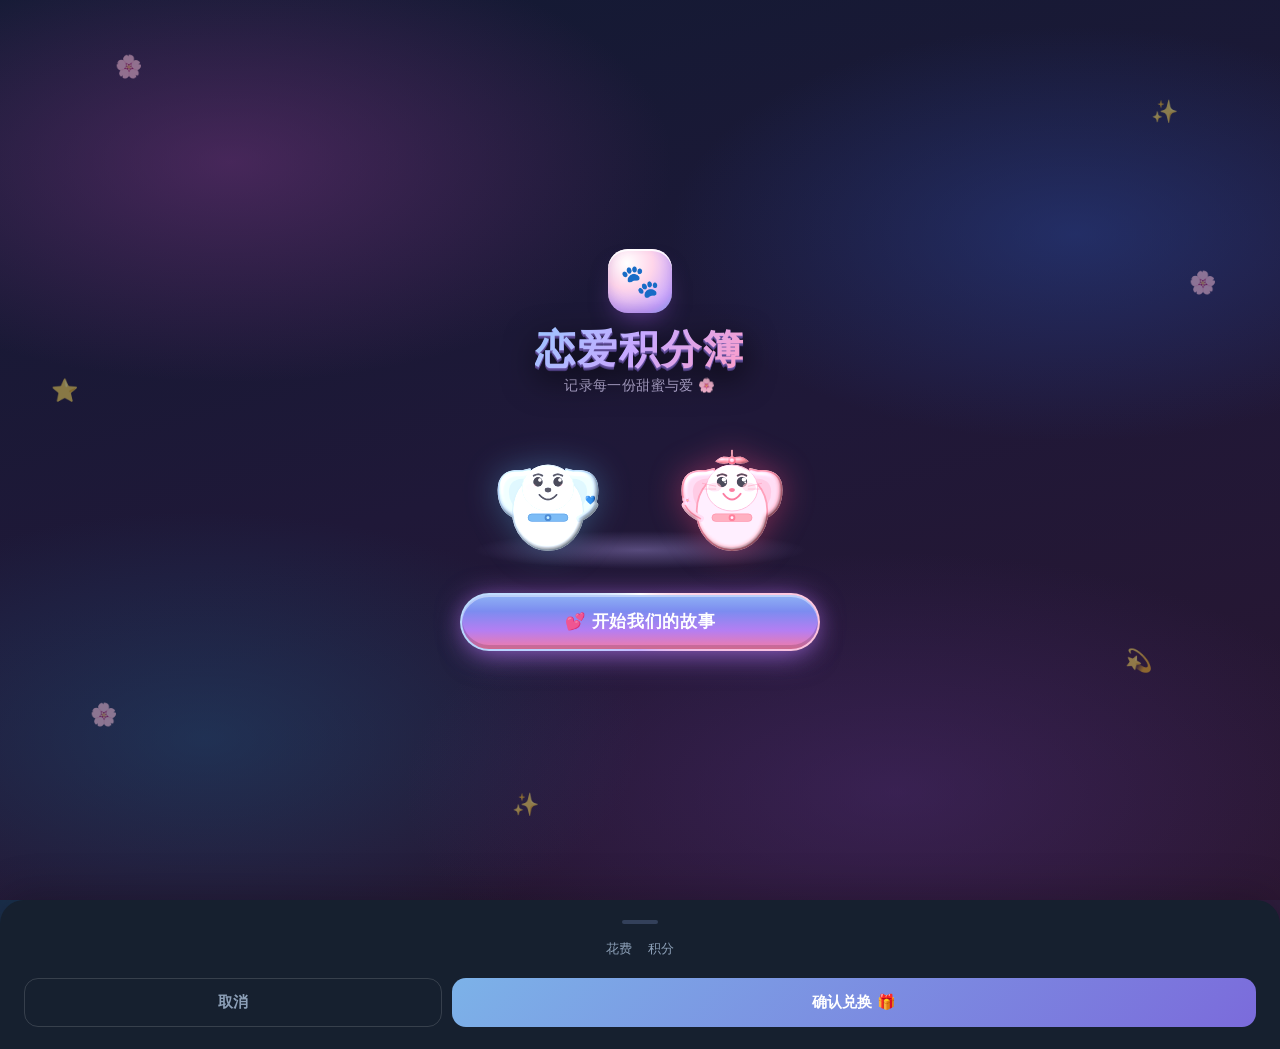
==== commit 87cc3e62: "A clearer home page and five buttons at the bottom; 我们的家 on a keyboard; a lost watering fixed The lo" ====
--- a/index.html
+++ b/index.html
@@ -5,7 +5,7 @@
   <meta name="viewport" content="width=device-width, initial-scale=1.0, maximum-scale=1.0, viewport-fit=cover">
   <!-- HTML freshness marker: app.js checks this and force-reloads once if the
        cached index.html is older than the running app.js expects -->
-  <meta name="app-html-v" content="2026.11.18a">
+  <meta name="app-html-v" content="2026.11.25a">
   <title>🐾 恋爱积分簿</title>
   <script>
     // Stamp theme AND time-of-day before first paint (no flash).
@@ -29,7 +29,7 @@
       var _lk = (location.search.match(/[?&]look=(ui3d|classic)/) || [])[1] || localStorage.getItem('look');
       if (_lk !== 'classic') {
         document.documentElement.classList.add('ui3d');
-        document.write('<link rel="stylesheet" id="ui3d-css-pre" href="ui3d.css?h=2026.11.15c">');
+        document.write('<link rel="stylesheet" id="ui3d-css-pre" href="ui3d.css?h=2026.11.25a">');
       }
     } catch (e) {}
   </script>
@@ -668,6 +668,292 @@
       letter-spacing: 0.02em; transition: color 0.2s;
     }
     .nav-item.active .nav-label { color: var(--blue-ink); font-weight: 700; }
+
+    /* ── Pages: 首页 · 积分 · 一起 (CLAUDE.md §7.36) ──
+       One page at a time, switched by the bottom bar. 首页 keeps the header,
+       the hero and only what matters today; scoring lives on 积分; the places
+       you go together live on 一起. 商店 is the shop page with the bar above it. */
+    .app-tab[hidden], .pt-pane[hidden] { display: none !important; }
+    .app-tab { animation: tab-in .26s ease both; }
+    @keyframes tab-in { from { opacity: 0; transform: translateY(8px); } }
+    .tab-head {
+      display: flex; align-items: center; justify-content: space-between; gap: 12px;
+      padding: calc(24px + env(safe-area-inset-top, 0px)) 20px 14px;
+    }
+    .tab-title { margin: 0; font-size: 24px; font-weight: 900; color: var(--dark); letter-spacing: 0.02em; line-height: 1.2; }
+
+    /* a section on 首页: a heading, a short note, and where to see more */
+    .home-sec {
+      display: flex; align-items: center; gap: 8px;
+      margin: 18px 20px 9px; min-height: 28px;
+    }
+    .home-sec h2 { margin: 0; font-size: 17px; font-weight: 800; color: var(--dark); letter-spacing: 0.02em; }
+    .home-sec-note { font-size: 12.5px; font-weight: 700; color: var(--sub-ink); }
+    .home-sec-note.all-done { color: #2E7D52; }
+    .home-sec-link {
+      margin-left: auto; min-height: 36px; padding: 0 4px 0 12px; border: 0; background: none; cursor: pointer;
+      font: inherit; font-size: 13.5px; font-weight: 800; color: var(--blue-ink);
+    }
+    .home-sec-for:not(:empty) {
+      font-size: 12px; font-weight: 800; color: #fff; padding: 3px 11px; border-radius: 20px;
+      background: #2E6DA6;
+    }
+    .home-sec-for.char2 { background: #B83C74; }
+
+    /* 今天 — rows only for what is still to do; done things fold into chips */
+    .today-card {
+      margin: 0 16px; padding: 4px 16px; border-radius: 20px;
+      background: var(--card); border: 1.5px solid var(--card-border); box-shadow: var(--shadow-sm);
+    }
+    .today-card:empty { min-height: 66px; }
+    .td-row { display: flex; align-items: center; gap: 10px; padding: 10px 0; }
+    .td-row + .td-row, .td-row + .td-done { border-top: 1px solid var(--card-border); }
+    .td-main {
+      flex: 1; min-width: 0; display: flex; align-items: center; gap: 12px; text-align: left;
+      border: 0; background: none; padding: 2px 0; cursor: pointer; font: inherit; color: inherit;
+    }
+    .td-ic {
+      width: 42px; height: 42px; flex: none; border-radius: 14px; display: grid; place-items: center;
+      font-size: 21px; background: rgba(91,155,213,0.14);
+    }
+    .td-ic.garden { background: rgba(107,203,119,0.18); }
+    .td-ic.letter { background: rgba(232,96,154,0.15); }
+    .td-ic.games  { background: rgba(160,109,208,0.15); }
+    .td-ic.settle { background: rgba(255,184,0,0.20); }
+    .td-txt { min-width: 0; display: flex; flex-direction: column; gap: 2px; }
+    .td-t { font-size: 15px; font-weight: 800; color: var(--dark); line-height: 1.25; }
+    .td-s { font-size: 12.5px; font-weight: 600; color: var(--sub-ink); line-height: 1.35; }
+    .td-go {
+      flex: none; min-height: 40px; min-width: 76px; padding: 0 15px; border: 0; border-radius: 20px; cursor: pointer;
+      font: inherit; font-size: 13.5px; font-weight: 800; color: #fff; white-space: nowrap;
+      background: linear-gradient(135deg, #3F80BE, #2E6DA6); box-shadow: 0 4px 12px -4px rgba(46,109,166,0.6);
+      transition: transform 0.15s;
+    }
+    .td-go:active, .td-main:active { transform: scale(0.95); }
+    .td-go.garden { background: linear-gradient(135deg, #2F8540, #256E33); box-shadow: 0 4px 12px -4px rgba(47,133,64,0.6); }
+    .td-go.letter { background: linear-gradient(135deg, #C2417A, #A8336A); box-shadow: 0 4px 12px -4px rgba(194,65,122,0.6); }
+    .td-go.games  { background: linear-gradient(135deg, #8463C8, #6E4FB5); box-shadow: 0 4px 12px -4px rgba(126,91,196,0.6); }
+    .td-go.settle { color: #4A3000; background: linear-gradient(135deg, #FFD15C, #FFB21E); box-shadow: 0 4px 12px -4px rgba(240,154,0,0.6); }
+    .td-done { display: flex; flex-wrap: wrap; gap: 6px; padding: 11px 0 12px; }
+    .td-chip {
+      min-height: 32px; padding: 0 12px; border-radius: 16px; border: 0; cursor: pointer;
+      font: inherit; font-size: 12.5px; font-weight: 700; color: #2E7D52; background: rgba(107,203,119,0.16);
+    }
+    .td-chip::before { content: '✓ '; font-weight: 900; }
+    .td-all { font-size: 13.5px; font-weight: 800; color: #2E7D52; padding: 2px 2px 0; flex-basis: 100%; }
+
+    /* 本月 — one line of progress; tap for everything on 积分 */
+    .month-mini {
+      margin: 0 16px; padding: 14px 18px 13px; border-radius: 20px; cursor: pointer;
+      background: var(--card); border: 1.5px solid var(--card-border); box-shadow: var(--shadow-sm);
+      transition: transform 0.15s;
+    }
+    .month-mini:active { transform: scale(0.985); }
+    .month-mini:focus-visible, .td-main:focus-visible, .td-go:focus-visible, .tg-tile:focus-visible, .who-btn:focus-visible,
+    .pt-seg button:focus-visible, .home-sec-link:focus-visible, .td-chip:focus-visible { outline: 3px solid var(--blue); outline-offset: 2px; }
+    .mm-top { display: flex; align-items: baseline; gap: 9px; }
+    .mm-who { font-size: 12px; font-weight: 800; color: #fff; padding: 3px 11px; border-radius: 20px; background: #2E6DA6; align-self: center; }
+    .mm-who.char2 { background: #B83C74; }
+    .mm-num { font-size: 28px; font-weight: 900; line-height: 1; color: var(--blue-ink); font-variant-numeric: tabular-nums; }
+    .mm-num.neg { color: var(--red-ink); }
+    .mm-num small { font-size: 13px; font-weight: 800; margin-left: 2px; }
+    .mm-pct { margin-left: auto; font-size: 13px; font-weight: 800; color: var(--sub-ink); }
+    .mm-bar { height: 10px; border-radius: 6px; margin: 11px 0 9px; background: rgba(91,155,213,0.15); overflow: hidden; }
+    .mm-bar i { display: block; height: 100%; border-radius: 6px; background: linear-gradient(90deg, #A8D8F5, #5B9BD5); transition: width 0.5s ease; }
+    .mm-bar i.punishment { background: linear-gradient(90deg, #FFB3C6, #FF6B6B); }
+    .mm-status { font-size: 13px; font-weight: 700; color: var(--sub-ink); line-height: 1.45; }
+    .mm-status .status-badge { font-size: 11.5px; }
+    .mm-due {
+      display: inline-block; margin-top: 9px; font-size: 12.5px; font-weight: 800; color: #8A5A00;
+      background: rgba(255,184,0,0.20); padding: 5px 12px; border-radius: 14px;
+    }
+    #quick-top .categories-grid { grid-template-columns: 1fr 1fr; }
+    #quick-top .empty-state { padding: 18px 16px; }
+
+    /* 积分 */
+    .pt-seg {
+      display: grid; grid-template-columns: repeat(3, 1fr); gap: 4px; margin: 0 16px 14px; padding: 4px;
+      border-radius: 16px; background: rgba(91,155,213,0.12);
+    }
+    .pt-seg button {
+      min-height: 40px; border: 0; border-radius: 12px; background: transparent; cursor: pointer;
+      font: inherit; font-size: 14px; font-weight: 800; color: var(--sub-ink); transition: background 0.2s, color 0.2s;
+    }
+    .pt-seg button[aria-selected="true"] { background: var(--card); color: var(--blue-ink); box-shadow: 0 3px 10px -3px rgba(91,155,213,0.45); }
+    .who-switch { display: grid; grid-template-columns: 1fr 1fr; gap: 10px; margin: 0 16px 4px; }
+    .who-btn {
+      display: flex; align-items: center; justify-content: space-between; gap: 8px; min-height: 48px; padding: 0 16px;
+      border-radius: 16px; cursor: pointer; font: inherit; color: var(--dark); text-align: left;
+      background: var(--card); border: 1.5px solid var(--card-border); box-shadow: var(--shadow-sm);
+      transition: background 0.2s, color 0.2s, transform 0.15s;
+    }
+    .who-btn:active { transform: scale(0.96); }
+    .who-btn b { font-size: 14.5px; font-weight: 800; min-width: 0; overflow: hidden; text-overflow: ellipsis; white-space: nowrap; }
+    .who-btn span { font-size: 15px; font-weight: 900; font-variant-numeric: tabular-nums; color: var(--blue-ink); }
+    .who-btn.char2 span { color: #C2417A; }
+    .who-btn.on { color: #fff; border-color: transparent; background: linear-gradient(135deg, #3F80BE, #2E6DA6); box-shadow: 0 8px 16px -8px rgba(46,109,166,0.8); }
+    .who-btn.on.char2 { background: linear-gradient(135deg, #C2417A, #A8336A); box-shadow: 0 8px 16px -8px rgba(194,65,122,0.8); }
+    .who-btn.on span { color: #fff; }
+    .who-hint { margin: 6px 20px 4px; font-size: 12px; font-weight: 600; color: var(--sub-ink); }
+    .pt-list { padding: 0 16px; }
+    .pt-list .history-item, .pt-list .tier-row {
+      background: var(--card); border: 1.5px solid var(--card-border); box-shadow: var(--shadow-sm);
+    }
+    .pt-list .tier-row.current-tier { border-color: var(--blue); }
+    .pt-note { margin: 0 20px 12px; font-size: 12.5px; font-weight: 600; color: var(--sub-ink); line-height: 1.55; }
+    .pt-note:empty { display: none; }
+    .rules-head { display: flex; align-items: center; gap: 10px; margin: 2px 20px 6px; }
+    .rules-title { margin: 0; font-size: 17px; font-weight: 800; color: var(--dark); }
+
+    /* 一起 — every place you go together, each saying what is waiting there */
+    .tg-grid { display: grid; grid-template-columns: 1fr 1fr; gap: 11px; padding: 0 16px; }
+    .tg-grid .home-duo { grid-column: 1 / -1; margin: 0; }
+    .tg-tile {
+      position: relative; min-width: 0; min-height: 112px; padding: 14px 16px 13px;
+      display: flex; flex-direction: column; align-items: flex-start; gap: 3px; text-align: left;
+      border-radius: 20px; cursor: pointer; font: inherit; color: inherit;
+      background: var(--card); border: 1.5px solid var(--card-border); box-shadow: var(--shadow-sm);
+      transition: transform 0.15s;
+    }
+    .tg-tile:active { transform: scale(0.97); }
+    .tg-wide { grid-column: 1 / -1; }
+    .tg-ic {
+      width: 42px; height: 42px; border-radius: 14px; display: grid; place-items: center; margin-bottom: 6px;
+      font-size: 22px; background: rgba(160,109,208,0.15);
+    }
+    .tg-ic.tg-pink { background: rgba(232,96,154,0.15); }
+    .tg-name { display: flex; align-items: center; gap: 6px; font-size: 15.5px; font-weight: 800; color: var(--dark); line-height: 1.25; }
+    .tg-name i { font-style: normal; font-size: 20px; }
+    .tg-sub { font-size: 12.5px; font-weight: 600; color: var(--sub-ink); line-height: 1.45; }
+    .tg-sub b { color: #C2417A; font-weight: 800; }
+    .tg-badge {
+      position: absolute; top: 10px; right: 12px; min-width: 24px; height: 24px; padding: 0 7px; border-radius: 12px;
+      display: grid; place-items: center; font-size: 12.5px; font-weight: 900; color: #fff;
+      background: linear-gradient(135deg, #C2417A, #A8336A); box-shadow: 0 3px 8px -2px rgba(194,65,122,0.6);
+    }
+    #hm-home {
+      flex-direction: row; align-items: center; justify-content: space-between; gap: 10px; min-height: 120px;
+      background: linear-gradient(135deg, rgba(155,208,138,0.24), rgba(91,155,213,0.12)), var(--card);
+    }
+    #hm-home .tg-txt { display: flex; flex-direction: column; gap: 4px; min-width: 0; }
+    .tg-go {
+      align-self: flex-start; margin-top: 6px; font-size: 13px; font-weight: 800; color: #fff;
+      padding: 7px 15px; border-radius: 18px; background: linear-gradient(135deg, #2F8540, #256E33);
+      box-shadow: 0 4px 12px -4px rgba(47,133,64,0.6);
+    }
+    .tg-house { width: 128px; height: auto; flex: none; margin-right: -4px; }
+    .tg-row { flex-direction: row; align-items: center; gap: 12px; min-height: 76px; }
+    .tg-row .tg-ic { margin: 0; flex: none; }
+    .tg-row .tg-txt { display: flex; flex-direction: column; gap: 2px; min-width: 0; flex: 1; }
+    .tg-chev { font-size: 20px; font-weight: 700; color: var(--sub); }
+    @media (max-width: 359px) {
+      .tg-grid .home-duo { grid-template-columns: 1fr; }   /* 「一起去旅行」 broke over three lines in half a 320px screen */
+      .tg-house { width: 96px; }
+      .td-go { min-width: 0; padding: 0 12px; }
+      .who-btn { padding: 0 12px; }
+    }
+
+    /* the bar: real buttons now; ＋ is raised in the classic look (the new look draws its own) */
+    button.nav-item { appearance: none; -webkit-appearance: none; background: none; border: 0; margin: 0; font: inherit; color: inherit; }
+    .nav-item:focus-visible { outline: 3px solid var(--blue); outline-offset: 1px; }
+    .nav-add .nav-icon-wrap {
+      width: 42px; height: 42px; border-radius: 50%; margin-top: -16px;
+      background: linear-gradient(135deg, #5B9BD5, #3D7BB8) !important; box-shadow: 0 6px 14px rgba(61,123,184,0.45);
+    }
+    .nav-add .nav-icon { color: #fff; font-size: 24px; font-weight: 800; line-height: 1; }
+    html.ui3d #nav-add { display: none; }
+    /* 月末结算 floats only on 积分 (classic); the new look keeps it in the score card */
+    html:not([data-tab="points"]) .settle-fab-dock, html.shop-on .settle-fab-dock { display: none; }
+    /* the sun, the moon and a festival's sky belong to 首页's header; on the other pages they sat behind the buttons */
+    html[data-tab="points"] .sky-bg :is(.sun, .moon, .home-fest-layer),
+    html[data-tab="together"] .sky-bg :is(.sun, .moon, .home-fest-layer) { visibility: hidden; }
+    /* 商店 is a page of its own — the bar stays above it, and its list ends above the bar */
+    html.shop-on .bottom-nav { z-index: 92; }
+    html.shop-on .shop-content { padding-bottom: calc(104px + env(safe-area-inset-bottom)); }
+    /* ＋ opens the 自定义记分 form from any page, the shop included (90) and the bar above it (92) — §1.3 */
+    #modal-add { z-index: 96; }
+
+    html[data-theme="dark"] .home-sec-note.all-done,
+    html[data-theme="dark"] .td-chip, html[data-theme="dark"] .td-all { color: #7FD98E; }
+    html[data-theme="dark"] .td-chip { background: rgba(107,203,119,0.14); }
+    html[data-theme="dark"] .mm-due { color: #FFD27A; background: rgba(255,184,0,0.16); }
+    html[data-theme="dark"] .pt-seg { background: rgba(120,170,220,0.12); }
+    html[data-theme="dark"] .pt-seg button[aria-selected="true"] { background: #2A3A55; color: #CFE4FA; box-shadow: 0 3px 10px -3px rgba(0,0,0,0.6); }
+    html[data-theme="dark"] .who-btn.char2 span, html[data-theme="dark"] .tg-sub b { color: #FF9EC4; }
+    html[data-theme="dark"] .who-btn.on span { color: #fff; }
+    html[data-theme="dark"] #hm-home { background: linear-gradient(135deg, rgba(107,203,119,0.16), rgba(91,155,213,0.10)), var(--card); }
+    @media (prefers-reduced-motion: reduce) {
+      .app-tab { animation: none; }
+      .mm-bar i { transition: none; }
+    }
+
+    /* ── 你们两个 (CLAUDE.md §7.36): the hero card now holds the couple ──
+       The suggested design: both portraits, the days in the middle, weather and
+       the mode underneath, in the hero's own colours. The portraits are smaller
+       than they were in the open header, so 今天 is on the first screen. */
+    .duo-card { margin: 2px 16px 12px; padding: 14px 10px 10px; cursor: default; }
+    .duo-card:active { transform: none; }
+    .duo-card .characters-row {
+      display: grid; grid-template-columns: minmax(0, 1fr) minmax(0, 1.3fr) minmax(0, 1fr);
+      align-items: end; gap: 2px; margin: 0;
+    }
+    .duo-card .char-svg, .duo-card .char-img-custom { width: 76px; height: 89px; }
+    .duo-card .char-name { font-size: 12.5px; font-weight: 700; color: var(--sub-ink); max-width: 100%; overflow: hidden; text-overflow: ellipsis; white-space: nowrap; }
+    .duo-card .char-score-badge { margin-top: 3px; }
+    .duo-card .char-wrap.not-selected { opacity: 0.62; }
+    .duo-card .th-mid {
+      align-self: center; min-width: 0; padding: 4px 2px 6px; border-radius: 16px; cursor: pointer;
+      transition: transform 0.15s;
+    }
+    .duo-card .th-mid:active { transform: scale(0.96); }
+    .duo-card .th-mid:focus-visible { outline: 3px solid var(--blue); outline-offset: 2px; }
+    .duo-card .th-days { font-size: 44px; }
+    .duo-card .th-next:not(:empty) { margin-top: 8px; padding: 4px 11px; font-size: 11.5px; line-height: 1.35; max-width: 100%; }
+    .th-part { display: inline-block; white-space: nowrap; }
+    /* the names sit on the hero's pink now: YY's own pink (an inline colour) was too faint on it */
+    .duo-card #char-name-1 { color: #2E6DA6 !important; }
+    .duo-card #char-name-2 { color: #B83C74 !important; }
+    html[data-theme="dark"] .duo-card #char-name-1 { color: #93C4F2 !important; }
+    html[data-theme="dark"] .duo-card #char-name-2 { color: #FF9EC4 !important; }
+    .duo-foot {
+      display: flex; align-items: center; justify-content: center; flex-wrap: wrap; gap: 6px 14px;
+      margin: 10px 6px 0; padding-top: 9px; border-top: 1px solid rgba(232,96,154,0.18);
+    }
+    .duo-foot #partner-wx {
+      margin: 0; padding: 0; background: none; border: 0; box-shadow: none;
+      font-size: 12.5px; gap: 5px; min-width: 0; flex-wrap: wrap; justify-content: center;
+    }
+    html[data-theme="dark"] .duo-foot #partner-wx { background: none; border: 0; }
+    .duo-foot #partner-wx .pwx-ico { font-size: 15px; }
+    .duo-foot #partner-wx .pwx-txt { font-weight: 700; color: var(--sub-ink); }
+    .duo-foot .mode-row { padding: 0; gap: 7px; }
+    .duo-foot .mode-label { font-size: 12.5px; font-weight: 700; color: var(--sub-ink); }
+    .duo-foot .mode-label.active { color: var(--dark); }
+    .duo-foot .mode-toggle-wrap { width: 52px; height: 28px; }
+    .duo-foot .mode-knob { width: 20px; height: 20px; }
+    .duo-foot .mode-toggle-wrap.punishment .mode-knob { transform: translateX(24px); }
+    html[data-theme="dark"] .duo-foot { border-top-color: rgba(255,150,190,0.20); }
+    @media (max-width: 359px) {
+      .duo-card .char-svg, .duo-card .char-img-custom { width: 62px; height: 73px; }
+      .duo-card .th-days { font-size: 38px; }
+      .duo-card .th-next:not(:empty) { font-size: 10.5px; padding: 4px 8px; }
+    }
+    @media (min-width: 400px) {
+      .duo-card .char-svg, .duo-card .char-img-custom { width: 84px; height: 98px; }
+    }
+    /* on a fireworks night the card lets the show through (CLAUDE.md §7.235) */
+    html[data-period="night"]:has(.sky-bg .fw-canvas) .duo-card {
+      background: linear-gradient(135deg, rgba(232,96,154,0.10), rgba(160,109,208,0.08));
+    }
+    /* 首页's sun and moon sit in the title row now: the card took the open sky they used to fill */
+    html:not([data-tab="points"]):not([data-tab="together"]) .sky-bg .sun {
+      top: 12px; right: 108px; transform: scale(0.64); transform-origin: top right;
+    }
+    html:not([data-tab="points"]):not([data-tab="together"])[data-period="morning"] .sky-bg .sun { top: 16px; }
+    html:not([data-tab="points"]):not([data-tab="together"])[data-period="dusk"] .sky-bg .sun { top: 22px; }
+    html:not([data-tab="points"]):not([data-tab="together"]) .sky-bg .moon {
+      top: 18px; right: 112px; transform: rotate(10deg) scale(0.8); transform-origin: top right;
+    }
 
     /* ── Settle FAB ── */
     /* Corner-anchored, not centered: a full-width-spanning centered pill sat
@@ -3929,6 +4215,8 @@
 
 <!-- Main app -->
 <div id="app">
+<!-- 首页 · 积分 · 一起 — one page at a time; the bottom bar switches them (CLAUDE.md §7.36) -->
+<section class="app-tab" id="tab-home" data-tab="home" aria-label="首页">
   <!-- Header -->
   <div class="header">
     <div class="header-top">
@@ -3941,176 +4229,209 @@
       </div>
     </div>
 
-    <!-- Characters -->
-    <div class="characters-row">
-      <div class="char-wrap pochacco selected" id="char-pochacco" onclick="App.selectChar('char1')">
-        <div class="char-img-wrap" id="char-img-wrap-1">
-          <!-- Initial placeholder (app.js replaces with POCHACCO_SVG) -->
-          <svg class="char-svg" id="char-svg-1" viewBox="0 0 110 132" xmlns="http://www.w3.org/2000/svg">
-            <ellipse cx="55" cy="127" rx="25" ry="4" fill="rgba(0,0,0,0.09)"/>
-            <g id="pochacco-left-ear">
-              <path d="M 28 45 Q 4 43 4 65 Q 4 86 18 93 Q 32 98 39 82 Q 46 64 36 43 Z" fill="#F0F0F0" stroke="#D8D8D8" stroke-width="1.5"/>
-            </g>
-            <g id="pochacco-right-ear">
-              <path d="M 82 45 Q 106 43 106 65 Q 106 86 92 93 Q 78 98 71 82 Q 64 64 74 43 Z" fill="#F0F0F0" stroke="#D8D8D8" stroke-width="1.5"/>
-            </g>
-            <ellipse cx="55" cy="86" rx="37" ry="42" fill="white" stroke="#D8D8D8" stroke-width="1.5"/>
-            <ellipse cx="55" cy="65" rx="27" ry="24" fill="#F8F8F8" stroke="#E0E0E0" stroke-width="1"/>
-            <path d="M 40 49 Q 44.5 46 49 49" stroke="#2A2A2A" stroke-width="2.5" fill="none" stroke-linecap="round"/>
-            <path d="M 61 49 Q 65.5 46 70 49" stroke="#2A2A2A" stroke-width="2.5" fill="none" stroke-linecap="round"/>
-            <circle id="c1-eye-l" cx="44" cy="56" r="4.5" fill="#2A2A2A"/>
-            <circle id="c1-eye-r" cx="66" cy="56" r="4.5" fill="#2A2A2A"/>
-            <ellipse cx="55" cy="66" rx="4" ry="2.5" fill="#2A2A2A"/>
-            <path id="pochacco-mouth" d="M 46.5 70 Q 55 80 63.5 70" stroke="#2A2A2A" stroke-width="2" fill="none" stroke-linecap="round"/>
-            <rect x="33" y="90" width="44" height="8" rx="4" fill="#5B9BD5" stroke="#2B6AB3" stroke-width="0.5"/>
-            <circle cx="55" cy="94" r="3.5" fill="#2B6AB3"/>
-            <circle cx="55" cy="94" r="1.5" fill="#A8D4F8"/>
-          </svg>
+  </div>
+
+  <!-- 你们两个: both portraits, the days together in the middle, the weather and the
+       mode underneath — one card, so 今天 is on the first screen (the suggested design, §7.36) -->
+  <div class="together-hero duo-card" id="together-banner">
+      <div class="characters-row">
+        <div class="char-wrap pochacco selected" id="char-pochacco" onclick="App.selectChar('char1')">
+          <div class="char-img-wrap" id="char-img-wrap-1">
+            <!-- Initial placeholder (app.js replaces with POCHACCO_SVG) -->
+            <svg class="char-svg" id="char-svg-1" viewBox="0 0 110 132" xmlns="http://www.w3.org/2000/svg">
+              <ellipse cx="55" cy="127" rx="25" ry="4" fill="rgba(0,0,0,0.09)"/>
+              <g id="pochacco-left-ear">
+                <path d="M 28 45 Q 4 43 4 65 Q 4 86 18 93 Q 32 98 39 82 Q 46 64 36 43 Z" fill="#F0F0F0" stroke="#D8D8D8" stroke-width="1.5"/>
+              </g>
+              <g id="pochacco-right-ear">
+                <path d="M 82 45 Q 106 43 106 65 Q 106 86 92 93 Q 78 98 71 82 Q 64 64 74 43 Z" fill="#F0F0F0" stroke="#D8D8D8" stroke-width="1.5"/>
+              </g>
+              <ellipse cx="55" cy="86" rx="37" ry="42" fill="white" stroke="#D8D8D8" stroke-width="1.5"/>
+              <ellipse cx="55" cy="65" rx="27" ry="24" fill="#F8F8F8" stroke="#E0E0E0" stroke-width="1"/>
+              <path d="M 40 49 Q 44.5 46 49 49" stroke="#2A2A2A" stroke-width="2.5" fill="none" stroke-linecap="round"/>
+              <path d="M 61 49 Q 65.5 46 70 49" stroke="#2A2A2A" stroke-width="2.5" fill="none" stroke-linecap="round"/>
+              <circle id="c1-eye-l" cx="44" cy="56" r="4.5" fill="#2A2A2A"/>
+              <circle id="c1-eye-r" cx="66" cy="56" r="4.5" fill="#2A2A2A"/>
+              <ellipse cx="55" cy="66" rx="4" ry="2.5" fill="#2A2A2A"/>
+              <path id="pochacco-mouth" d="M 46.5 70 Q 55 80 63.5 70" stroke="#2A2A2A" stroke-width="2" fill="none" stroke-linecap="round"/>
+              <rect x="33" y="90" width="44" height="8" rx="4" fill="#5B9BD5" stroke="#2B6AB3" stroke-width="0.5"/>
+              <circle cx="55" cy="94" r="3.5" fill="#2B6AB3"/>
+              <circle cx="55" cy="94" r="1.5" fill="#A8D4F8"/>
+            </svg>
+          </div>
+          <div class="char-name" id="char-name-1">线条小狗·他</div>
+          <div class="char-score-badge zero" id="char1-score-badge">+0</div>
         </div>
-        <div class="char-name" id="char-name-1">线条小狗·他</div>
-        <div class="char-score-badge zero" id="char1-score-badge">+0</div>
+
+        <!-- in the middle: how many days, the next day to look forward to; a tap opens 我们的时光 -->
+        <div class="th-mid" role="button" tabindex="0" aria-label="在一起的天数，打开我们的时光" onclick="App.showLovePage()">
+          <div class="th-days" id="together-days">--</div>
+          <div class="th-label">天在一起 💑</div>
+          <div class="th-next" id="together-next"></div>
+        </div>
+
+        <!-- 阿呆 character -->
+        <div class="char-wrap adai not-selected" id="char-adai" onclick="App.selectChar('char2')">
+          <div class="char-img-wrap" id="char-img-wrap-2">
+            <svg class="char-svg" id="char-svg-2" viewBox="0 0 110 132" xmlns="http://www.w3.org/2000/svg">
+              <ellipse cx="55" cy="127" rx="25" ry="4" fill="rgba(255,143,160,0.15)"/>
+              <g id="adai-left-ear">
+                <path d="M 28 45 Q 4 43 4 65 Q 4 86 18 93 Q 32 98 39 82 Q 46 64 36 43 Z" fill="#FFB8D0" stroke="#D9607A" stroke-width="1.8"/>
+              </g>
+              <g id="adai-right-ear">
+                <path d="M 82 45 Q 106 43 106 65 Q 106 86 92 93 Q 78 98 71 82 Q 64 64 74 43 Z" fill="#FFB8D0" stroke="#D9607A" stroke-width="1.8"/>
+              </g>
+              <ellipse cx="55" cy="86" rx="37" ry="42" fill="#FFC8DE" stroke="#D9607A" stroke-width="1.8"/>
+              <ellipse cx="55" cy="65" rx="27" ry="24" fill="#FFD9EB" stroke="#D9607A" stroke-width="1"/>
+              <path d="M 55 38 Q 42 28 38 36 Q 36 44 44 47 Q 50 49 55 43 Z" fill="#FF8FA0" stroke="#E8607A" stroke-width="0.8"/>
+              <path d="M 55 38 Q 68 28 72 36 Q 74 44 66 47 Q 60 49 55 43 Z" fill="#FF8FA0" stroke="#E8607A" stroke-width="0.8"/>
+              <ellipse cx="55" cy="40.5" rx="5.5" ry="6" fill="#E8607A"/>
+              <circle cx="55" cy="39" r="2.5" fill="#FFB3C6"/>
+              <path d="M 40 49 Q 44.5 46 49 49" stroke="#2A2A2A" stroke-width="2.5" fill="none" stroke-linecap="round"/>
+              <path d="M 61 49 Q 65.5 46 70 49" stroke="#2A2A2A" stroke-width="2.5" fill="none" stroke-linecap="round"/>
+              <circle id="c2-eye-l" cx="44" cy="56" r="4.5" fill="#2A2A2A"/>
+              <circle id="c2-eye-r" cx="66" cy="56" r="4.5" fill="#2A2A2A"/>
+              <line x1="38" y1="52" x2="35.5" y2="49" stroke="#2A2A2A" stroke-width="2" stroke-linecap="round"/>
+              <line x1="41.5" y1="51" x2="40" y2="48" stroke="#2A2A2A" stroke-width="2" stroke-linecap="round"/>
+              <line x1="72" y1="52" x2="74.5" y2="49" stroke="#2A2A2A" stroke-width="2" stroke-linecap="round"/>
+              <line x1="68.5" y1="51" x2="70" y2="48" stroke="#2A2A2A" stroke-width="2" stroke-linecap="round"/>
+              <ellipse cx="55" cy="66" rx="4" ry="2.5" fill="#2A2A2A"/>
+              <path id="adai-mouth" d="M 46.5 70 Q 55 80 63.5 70" stroke="#2A2A2A" stroke-width="2" fill="none" stroke-linecap="round"/>
+              <rect x="33" y="90" width="44" height="8" rx="4" fill="#FF8FA0" stroke="#E8607A" stroke-width="0.5"/>
+              <circle cx="55" cy="94" r="3.5" fill="#E8607A"/>
+              <circle cx="55" cy="94" r="1.5" fill="#FFD4E8"/>
+            </svg>
+          </div>
+          <div class="char-name" id="char-name-2" style="color:#FF8FA0">线条小狗·她</div>
+          <div class="char-score-badge zero" id="char2-score-badge">+0</div>
+        </div>
       </div>
-
-      <div class="vs-heart">💙</div>
-
-      <!-- 阿呆 character -->
-      <div class="char-wrap adai not-selected" id="char-adai" onclick="App.selectChar('char2')">
-        <div class="char-img-wrap" id="char-img-wrap-2">
-          <svg class="char-svg" id="char-svg-2" viewBox="0 0 110 132" xmlns="http://www.w3.org/2000/svg">
-            <ellipse cx="55" cy="127" rx="25" ry="4" fill="rgba(255,143,160,0.15)"/>
-            <g id="adai-left-ear">
-              <path d="M 28 45 Q 4 43 4 65 Q 4 86 18 93 Q 32 98 39 82 Q 46 64 36 43 Z" fill="#FFB8D0" stroke="#D9607A" stroke-width="1.8"/>
-            </g>
-            <g id="adai-right-ear">
-              <path d="M 82 45 Q 106 43 106 65 Q 106 86 92 93 Q 78 98 71 82 Q 64 64 74 43 Z" fill="#FFB8D0" stroke="#D9607A" stroke-width="1.8"/>
-            </g>
-            <ellipse cx="55" cy="86" rx="37" ry="42" fill="#FFC8DE" stroke="#D9607A" stroke-width="1.8"/>
-            <ellipse cx="55" cy="65" rx="27" ry="24" fill="#FFD9EB" stroke="#D9607A" stroke-width="1"/>
-            <path d="M 55 38 Q 42 28 38 36 Q 36 44 44 47 Q 50 49 55 43 Z" fill="#FF8FA0" stroke="#E8607A" stroke-width="0.8"/>
-            <path d="M 55 38 Q 68 28 72 36 Q 74 44 66 47 Q 60 49 55 43 Z" fill="#FF8FA0" stroke="#E8607A" stroke-width="0.8"/>
-            <ellipse cx="55" cy="40.5" rx="5.5" ry="6" fill="#E8607A"/>
-            <circle cx="55" cy="39" r="2.5" fill="#FFB3C6"/>
-            <path d="M 40 49 Q 44.5 46 49 49" stroke="#2A2A2A" stroke-width="2.5" fill="none" stroke-linecap="round"/>
-            <path d="M 61 49 Q 65.5 46 70 49" stroke="#2A2A2A" stroke-width="2.5" fill="none" stroke-linecap="round"/>
-            <circle id="c2-eye-l" cx="44" cy="56" r="4.5" fill="#2A2A2A"/>
-            <circle id="c2-eye-r" cx="66" cy="56" r="4.5" fill="#2A2A2A"/>
-            <line x1="38" y1="52" x2="35.5" y2="49" stroke="#2A2A2A" stroke-width="2" stroke-linecap="round"/>
-            <line x1="41.5" y1="51" x2="40" y2="48" stroke="#2A2A2A" stroke-width="2" stroke-linecap="round"/>
-            <line x1="72" y1="52" x2="74.5" y2="49" stroke="#2A2A2A" stroke-width="2" stroke-linecap="round"/>
-            <line x1="68.5" y1="51" x2="70" y2="48" stroke="#2A2A2A" stroke-width="2" stroke-linecap="round"/>
-            <ellipse cx="55" cy="66" rx="4" ry="2.5" fill="#2A2A2A"/>
-            <path id="adai-mouth" d="M 46.5 70 Q 55 80 63.5 70" stroke="#2A2A2A" stroke-width="2" fill="none" stroke-linecap="round"/>
-            <rect x="33" y="90" width="44" height="8" rx="4" fill="#FF8FA0" stroke="#E8607A" stroke-width="0.5"/>
-            <circle cx="55" cy="94" r="3.5" fill="#E8607A"/>
-            <circle cx="55" cy="94" r="1.5" fill="#FFD4E8"/>
-          </svg>
+    <div class="duo-foot">
+      <div id="partner-wx" class="hidden"></div>
+      <div class="mode-row">
+        <span class="mode-label" id="label-reward">🏆 奖励</span>
+        <div class="mode-toggle-wrap reward" id="mode-toggle" onclick="App.toggleMode()">
+          <div class="mode-knob" id="mode-knob">🏆</div>
         </div>
-        <div class="char-name" id="char-name-2" style="color:#FF8FA0">线条小狗·她</div>
-        <div class="char-score-badge zero" id="char2-score-badge">+0</div>
+        <span class="mode-label" id="label-punishment">😈 惩罚</span>
       </div>
     </div>
-
-    <!-- Mode toggle -->
-    <div class="mode-row">
-      <span class="mode-label" id="label-reward">🏆 奖励模式</span>
-      <div class="mode-toggle-wrap reward" id="mode-toggle" onclick="App.toggleMode()">
-        <div class="mode-knob" id="mode-knob">🏆</div>
+  </div>
+
+  <div id="season-card" class="hidden"></div>
+
+  <!-- 今天: what is still to do, each with its own button; what is done folds into one line -->
+  <div class="home-sec" id="today-sec"><h2>今天</h2><span class="home-sec-note" id="today-note"></span></div>
+  <div class="today-card" id="today-card"></div>
+
+  <!-- 本月: one line of progress — everything else about points is on 积分 -->
+  <div class="home-sec"><h2>本月</h2><button type="button" class="home-sec-link" onclick="App.nav('points')">查看积分 ›</button></div>
+  <div class="month-mini" id="month-mini" role="button" tabindex="0" aria-label="本月积分，打开积分" onclick="App.nav('points')"></div>
+
+  <!-- 常用记分: the four used most this month; all of them are under ＋ -->
+  <div class="home-sec"><h2>常用记分</h2><span class="home-sec-for char1" id="quick-for"></span><button type="button" class="home-sec-link" onclick="App.openAdd()">全部 ›</button></div>
+  <div id="quick-top"></div>
+</section>
+
+<!-- 积分: this month, past months, and the reward / punishment tables -->
+<section class="app-tab" id="tab-points" data-tab="points" aria-label="积分" hidden>
+  <div class="tab-head"><h1 class="tab-title">📊 积分</h1><button type="button" class="settings-btn" onclick="App.showSettings()" aria-label="设置">⚙️</button></div>
+  <div class="pt-seg" role="tablist" aria-label="积分">
+    <button type="button" role="tab" id="pt-tab-month" data-pane="month" aria-selected="true" aria-controls="pt-month" onclick="App.pointsPane('month')">本月</button>
+    <button type="button" role="tab" id="pt-tab-history" data-pane="history" aria-selected="false" aria-controls="pt-history" onclick="App.pointsPane('history')">历史</button>
+    <button type="button" role="tab" id="pt-tab-rules" data-pane="rules" aria-selected="false" aria-controls="pt-rules" onclick="App.pointsPane('rules')">奖惩表</button>
+  </div>
+
+  <div class="pt-pane" id="pt-month" role="tabpanel" aria-labelledby="pt-tab-month">
+    <!-- whose points: the same switch as tapping a portrait on 首页 -->
+    <div class="who-switch" id="who-switch" role="group" aria-label="看谁的分"></div>
+
+    <!-- Score card -->
+    <div class="score-card">
+      <div class="score-card-header">
+        <div class="month-label" id="month-label">-- 年 -- 月</div>
+        <span style="font-size:18px;opacity:0.85">🐾 ⭐ 🐾</span>
       </div>
-      <span class="mode-label" id="label-punishment">😈 惩罚模式</span>
-    </div>
-  </div>
-
-  <!-- Together banner -->
-  <!-- 在一起的时光 — the emotional centrepiece, so it gets the hero slot -->
-  <div class="together-hero" id="together-banner" onclick="App.showLovePage()">
-    <div class="th-days" id="together-days">--</div>
-    <div class="th-label">天在一起 💑</div>
-    <div class="th-next" id="together-next"></div>
-  </div>
-
-  <div id="season-card" class="hidden"></div>
-  <div id="partner-wx" class="hidden"></div>
-
-  <!-- 小窝 and 共同目标 are both progress, so they pair as two tiles -->
-  <div class="home-duo">
-    <div id="pet-banner"></div>
-    <div id="goal-card"></div>
-  </div>
-
-  <!-- Letter banner (情书, private between the couple only) -->
-  <div class="letter-banner" id="letter-banner" onclick="App.showLetters()">
-    <div class="letter-banner-left">
-      <span style="font-size:20px">💌</span>
-      <div>
-        <div class="letter-banner-title">情书</div>
-        <div class="letter-banner-sub">写一封信给对方</div>
-      </div>
-    </div>
-    <div class="tb-right">
-      <div class="tb-next" id="letter-count"></div>
-      <div class="letter-banner-arrow">›</div>
-    </div>
-  </div>
-
-  <!-- Daily check-in banner -->
-  <div class="checkin-banner" id="checkin-banner" onclick="App.openCheckin()">
-    <div class="checkin-banner-left">
-      <span style="font-size:22px">📅</span>
-      <div>
-        <div class="checkin-banner-title">每日签到</div>
-        <div class="checkin-banner-sub" id="checkin-banner-sub">每天登录领积分</div>
-      </div>
-    </div>
-    <div class="checkin-banner-badge" id="checkin-banner-badge">签到</div>
-  </div>
-
-  <!-- Score card -->
-  <div class="score-card">
-    <div class="score-card-header">
-      <div class="month-label" id="month-label">-- 年 -- 月</div>
-      <span style="font-size:18px;opacity:0.85">🐾 ⭐ 🐾</span>
-    </div>
-    <div class="score-card-body">
-      <div class="score-display">
-        <div class="score-number positive" id="score-number">0</div>
-        <div class="score-unit">分</div>
-      </div>
-
-      <div class="progress-section">
-        <div class="progress-labels">
-          <span class="progress-label" id="progress-left-label">0 分</span>
-          <span class="progress-pct" id="progress-pct">0%</span>
-          <span class="progress-label" id="progress-right-label">100 分</span>
+      <div class="score-card-body">
+        <div class="score-display">
+          <div class="score-number positive" id="score-number">0</div>
+          <div class="score-unit">分</div>
         </div>
-        <div class="progress-bar-track">
-          <div class="progress-bar-fill reward" id="progress-fill" style="width:0%">
-            <span class="progress-paw">🐾</span>
+
+        <div class="progress-section">
+          <div class="progress-labels">
+            <span class="progress-label" id="progress-left-label">0 分</span>
+            <span class="progress-pct" id="progress-pct">0%</span>
+            <span class="progress-label" id="progress-right-label">100 分</span>
+          </div>
+          <div class="progress-bar-track">
+            <div class="progress-bar-fill reward" id="progress-fill" style="width:0%">
+              <span class="progress-paw">🐾</span>
+            </div>
           </div>
         </div>
+
+        <div class="status-text" id="status-text">还差 <span id="status-gap">100</span> 分达成奖励</div>
+        <div class="entry-stats">
+          <div class="entry-stat-chip good" id="stat-good">✅ 0 次好行为</div>
+          <div class="entry-stat-chip bad"  id="stat-bad">😣 0 次扣分</div>
+          <div class="entry-stat-chip shop" id="stat-shop" style="display:none">🛒 0 次兑换</div>
+        </div>
       </div>
-
-      <div class="status-text" id="status-text">还差 <span id="status-gap">100</span> 分达成奖励</div>
-      <div class="entry-stats">
-        <div class="entry-stat-chip good" id="stat-good">✅ 0 次好行为</div>
-        <div class="entry-stat-chip bad"  id="stat-bad">😣 0 次扣分</div>
-        <div class="entry-stat-chip shop" id="stat-shop" style="display:none">🛒 0 次兑换</div>
-      </div>
+    </div>
+
+    <!-- Categories (quick entry) -->
+    <div class="section-title">✏️ 记分 <button class="manage-btn" onclick="App.openManage('category')">⚙️ 管理</button></div>
+    <div class="active-for-row">正在为 <span class="active-char-chip char1" id="active-for-chip">加载中</span> 记分</div>
+    <div id="categories-grid">
+      <div class="categories-grid"><div class="loading"><div class="spinner"></div> 加载中…</div></div>
+    </div>
+    <button class="add-custom-btn" onclick="App.openAddModal()">＋ 自定义记录</button>
+
+    <!-- Recent entries -->
+    <div class="section-title">📋 本月记录</div>
+    <div class="entries-list" id="entries-list">
+      <div class="loading"><div class="spinner"></div> 加载中…</div>
     </div>
   </div>
 
-  <!-- Categories (quick entry) -->
-  <div class="section-title">✏️ 快速记分 <button class="manage-btn" onclick="App.openManage('category')">⚙️ 管理</button></div>
-  <div class="active-for-row">正在为 <span class="active-char-chip char1" id="active-for-chip">加载中</span> 记分</div>
-  <div id="categories-grid">
-    <div class="categories-grid"><div class="loading"><div class="spinner"></div> 加载中…</div></div>
+  <div class="pt-pane" id="pt-history" role="tabpanel" aria-labelledby="pt-tab-history" hidden>
+    <p class="pt-note">每次月末结算以后，两个人的分数和换到的结果都记在这里。</p>
+    <div class="pt-list" id="history-content"></div>
   </div>
-  <button class="add-custom-btn" onclick="App.openAddModal()">＋ 自定义记录</button>
-
-  <!-- Recent entries -->
-  <div class="section-title">📋 本月记录</div>
-  <div class="entries-list" id="entries-list">
-    <div class="loading"><div class="spinner"></div> 加载中…</div>
+
+  <div class="pt-pane" id="pt-rules" role="tabpanel" aria-labelledby="pt-tab-rules" hidden>
+    <div class="rules-head"><h2 class="rules-title" id="modal-tables-title">🏆 奖励表</h2><button class="manage-btn" id="tables-manage-btn" onclick="App.openManageFromTable()">⚙️ 管理</button></div>
+    <p class="pt-note" id="rules-note"></p>
+    <div class="pt-list" id="modal-tables-content"></div>
   </div>
+</section>
+
+<!-- 一起: the places you go together -->
+<section class="app-tab" id="tab-together" data-tab="together" aria-label="一起" hidden>
+  <div class="tab-head"><h1 class="tab-title">💞 一起</h1><button type="button" class="settings-btn" onclick="App.showSettings()" aria-label="设置">⚙️</button></div>
+  <div class="tg-grid" id="tg-grid">
+    <button type="button" class="tg-tile tg-wide" id="hm-home" onclick="App.openHome()">
+      <span class="tg-txt"><span class="tg-name"><i aria-hidden="true">🏡</i>我们的家</span><span class="tg-sub" id="hm-home-sub">一起走进家里，在花园种花</span><span class="tg-go">回家 ›</span></span>
+      <svg class="tg-house" viewBox="0 0 132 84" aria-hidden="true"><ellipse cx="66" cy="80" rx="62" ry="4" fill="rgba(60,90,40,.16)"/><rect x="0" y="74" width="132" height="8" rx="4" fill="#9BD08A"/><circle cx="14" cy="60" r="11" fill="#7CC47F"/><rect x="12" y="62" width="4" height="13" rx="1.5" fill="#B07F56"/><path d="M22 40L66 10L110 40Z" fill="#EE8796" stroke="#C9566A" stroke-width="2.4" stroke-linejoin="round"/><rect x="30" y="38" width="72" height="37" rx="3" fill="#FCEBDA" stroke="#D2A47E" stroke-width="2.2"/><rect x="70" y="46" width="20" height="15" rx="2.5" fill="#BFE4FF" stroke="#fff" stroke-width="2"/><rect x="39" y="52" width="14" height="23" rx="2.5" fill="#C99B74"/><circle cx="50" cy="64" r="1.3" fill="#7A5638"/><circle cx="111" cy="71" r="4" fill="#FF9EB8"/><circle cx="121" cy="72" r="3.4" fill="#FFD36E"/></svg>
+    </button>
+    <!-- 小窝 and 共同目标 are both progress, so they pair as two tiles -->
+    <div class="home-duo">
+      <div id="pet-banner"></div>
+      <div id="goal-card"></div>
+    </div>
+    <button type="button" class="tg-tile" id="mg-home" onclick="App.openGames()">
+      <span class="tg-ic" aria-hidden="true">🎮</span><span class="tg-name">小游戏</span><span class="tg-sub" id="mg-home-sub">一起回家 · 默契拍拍 · 接零食 · 翻牌</span>
+    </button>
+    <!-- 情书, private between the couple only -->
+    <button type="button" class="tg-tile" id="letter-banner" onclick="App.showLetters()">
+      <span class="tg-ic tg-pink" aria-hidden="true">💌</span><span class="tg-name">情书</span><span class="tg-sub" id="letter-count">写一封信给对方</span>
+    </button>
+    <button type="button" class="tg-tile tg-wide tg-row" id="tg-love" onclick="App.showLovePage()">
+      <span class="tg-ic tg-pink" aria-hidden="true">📷</span><span class="tg-txt"><span class="tg-name">我们的时光</span><span class="tg-sub" id="tg-love-sub">照片 · 年度回顾 · 周年悄悄话</span></span><span class="tg-chev" aria-hidden="true">›</span>
+    </button>
+  </div>
+</section>
 </div>
 
 <!-- Love page (full-screen) -->
@@ -4545,42 +4866,31 @@
 <!-- Monthly settle FAB (floats above nav, docked to the nav's own right edge) -->
 <div class="settle-fab-dock"><button class="settle-fab" onclick="App.openSettleModal()">🎯 月末结算</button></div>
 
-<!-- Bottom nav (5 items, floating pill) -->
-<nav class="bottom-nav">
-  <div class="nav-item active" onclick="App.nav('home')" id="nav-home">
-    <div class="nav-icon-wrap"><div class="nav-icon">🏠</div></div>
-    <div class="nav-label">主页</div>
-  </div>
-  <div class="nav-item" onclick="App.nav('tables')" id="nav-tables">
-    <div class="nav-icon-wrap"><div class="nav-icon">📊</div></div>
-    <div class="nav-label">积分表</div>
-  </div>
-  <div class="nav-item" onclick="App.nav('history')" id="nav-history">
-    <div class="nav-icon-wrap"><div class="nav-icon">📅</div></div>
-    <div class="nav-label">历史</div>
-  </div>
-  <div class="nav-item" onclick="App.nav('shop')" id="nav-shop">
-    <div class="nav-icon-wrap"><div class="nav-icon">🛒</div></div>
-    <div class="nav-label">商店</div>
-  </div>
-  <div class="nav-item" onclick="App.nav('settings')" id="nav-settings">
-    <div class="nav-icon-wrap"><div class="nav-icon">⚙️</div></div>
-    <div class="nav-label">设置</div>
-  </div>
+<!-- Bottom nav: 首页 · 积分 · ＋ · 一起 · 商店 — the same five on every page (CLAUDE.md §7.36) -->
+<nav class="bottom-nav" aria-label="主导航">
+  <button type="button" class="nav-item active" onclick="App.nav('home')" id="nav-home" aria-current="page">
+    <span class="nav-icon-wrap"><span class="nav-icon">🏠</span></span>
+    <span class="nav-label">首页</span>
+  </button>
+  <button type="button" class="nav-item" onclick="App.nav('points')" id="nav-points">
+    <span class="nav-icon-wrap"><span class="nav-icon">📊</span></span>
+    <span class="nav-label">积分</span>
+  </button>
+  <button type="button" class="nav-item nav-add" onclick="App.openAdd()" id="nav-add" aria-label="记一笔">
+    <span class="nav-icon-wrap"><span class="nav-icon">＋</span></span>
+    <span class="nav-label">记一笔</span>
+  </button>
+  <button type="button" class="nav-item" onclick="App.nav('together')" id="nav-together">
+    <span class="nav-icon-wrap"><span class="nav-icon">💞</span></span>
+    <span class="nav-label">一起</span>
+  </button>
+  <button type="button" class="nav-item" onclick="App.nav('shop')" id="nav-shop">
+    <span class="nav-icon-wrap"><span class="nav-icon">🛒</span></span>
+    <span class="nav-label">商店</span>
+  </button>
 </nav>
 
 <!-- Tables modal -->
-<div class="modal-overlay" id="modal-tables">
-  <div class="modal-sheet">
-    <div class="modal-handle"></div>
-    <div style="display:flex;align-items:center;margin-bottom:20px">
-      <div class="modal-title" style="margin-bottom:0;flex:1" id="modal-tables-title">📊 积分表</div>
-      <button class="manage-btn" id="tables-manage-btn" onclick="App.openManageFromTable()">⚙️ 管理</button>
-    </div>
-    <div id="modal-tables-content"></div>
-  </div>
-</div>
-
 <!-- Add entry modal -->
 <div class="modal-overlay" id="modal-add">
   <div class="modal-sheet">
@@ -4620,15 +4930,6 @@
       <button class="btn-secondary" onclick="App.closeModal('modal-settle')">再想想</button>
       <button class="btn-primary" onclick="App.confirmSettle()" style="flex:1">确认结算 🎊</button>
     </div>
-  </div>
-</div>
-
-<!-- History modal -->
-<div class="modal-overlay" id="modal-history">
-  <div class="modal-sheet">
-    <div class="modal-handle"></div>
-    <div class="modal-title">📅 历史记录</div>
-    <div id="history-content"></div>
   </div>
 </div>
 
--- a/ui3d.css
+++ b/ui3d.css
@@ -58,7 +58,7 @@
 }
 
 /* ── surfaces: depth from a top highlight and a coloured shadow ── */
-html.ui3d :is(.score-card, .letter-banner, .checkin-banner, #partner-wx, #season-card, #bday-card,
+html.ui3d :is(.score-card, .today-card, .month-mini, .tg-tile, .who-btn, .pt-list .history-item, .pt-list .tier-row, #partner-wx, #season-card, #bday-card,
   .entry-day-items, .home-duo .pet-banner-box, .home-duo .pet-adopt, .home-duo .goal-box, .home-duo .goal-empty,
   .add-custom-btn, .cat-tab) {
   border-color: var(--u-edge);
@@ -562,3 +562,46 @@
   html.ui3d body::before, html.ui3d .together-hero, html.ui3d .u3d-add::before, html.ui3d .char-img-wrap::after, html.ui3d .u3d-mote, html.ui3d .u3d-room-light, html.ui3d .u3d-settle-chip.due, html.ui3d .sp-paw-logo, html.ui3d .setup-logo, html.ui3d .sp-btn { animation: none !important; }
   .u3d-sheet, .u3d-sheet-veil { transition-duration: .01ms; }
 }
+
+/* ── 首页 · 积分 · 一起 (CLAUDE.md §7.36): the new cards in the same light ── */
+html.ui3d .home-sec h2 { font-size: 18px; }
+html.ui3d .today-card { padding: 4px 16px; }
+html.ui3d .td-ic, html.ui3d .tg-ic {
+  box-shadow: inset 0 1px 0 var(--u-hi), inset -2px -3px 6px rgba(var(--u-shade), .08), 0 6px 12px -8px rgba(var(--u-shade), .45);
+}
+html.ui3d .td-go, html.ui3d .tg-go, html.ui3d .tg-badge, html.ui3d .who-btn.on {
+  box-shadow: inset 0 1px 0 rgba(255, 255, 255, .42), inset 0 -2px 4px rgba(0, 0, 0, .12), 0 8px 16px -8px rgba(var(--u-shade), .75);
+  transition: transform .45s var(--u-spring);
+}
+html.ui3d .td-go:active, html.ui3d .who-btn:active { transform: scale(.93); }
+html.ui3d .mm-num { font-size: 30px; text-shadow: 0 1px 0 var(--u-hi), 0 6px 12px rgba(var(--u-shade), .18); }
+html.ui3d .mm-bar { background: rgba(var(--u-shade), .10); box-shadow: inset 0 1px 2px rgba(var(--u-shade), .16); }
+html.ui3d .mm-bar i { box-shadow: inset 0 1px 0 rgba(255, 255, 255, .5); }
+html.ui3d .pt-seg {
+  background: var(--u-glass); border: 1px solid var(--u-edge);
+  -webkit-backdrop-filter: blur(14px); backdrop-filter: blur(14px);
+  box-shadow: inset 0 1px 0 var(--u-hi), 0 10px 22px -16px rgba(var(--u-shade), .5);
+}
+html.ui3d .pt-seg button { transition: background .35s var(--u-spring), color .2s, box-shadow .3s; }
+html.ui3d .pt-seg button[aria-selected="true"] {
+  background: linear-gradient(180deg, rgba(255, 255, 255, .97), rgba(236, 242, 255, .92)); color: #245E94;
+  box-shadow: inset 0 1px 0 #fff, 0 6px 14px -6px rgba(70, 110, 200, .5);
+}
+html.ui3d[data-theme="dark"] .pt-seg button[aria-selected="true"] {
+  background: linear-gradient(180deg, rgba(90, 84, 140, .92), rgba(60, 55, 100, .92)); color: #EDE6FF;
+  box-shadow: inset 0 1px 0 rgba(255, 255, 255, .15), 0 6px 14px -6px rgba(0, 0, 0, .6);
+}
+html.ui3d .tab-title { text-shadow: 0 1px 0 var(--u-hi), 0 6px 14px rgba(var(--u-shade), .16); }
+html.ui3d #hm-home .tg-house { filter: drop-shadow(0 8px 8px rgba(var(--u-shade), .18)); }
+@media (prefers-reduced-motion: reduce) {
+  html.ui3d .td-go, html.ui3d .who-btn, html.ui3d .pt-seg button { transition: none; }
+}
+
+/* 你们两个 (§7.36): the hero's light now holds the couple */
+html.ui3d .duo-card .th-days { font-size: 48px; }
+html.ui3d .duo-foot { border-top-color: rgba(var(--u-shade), .12); }
+html.ui3d[data-period="night"]:has(.sky-bg .fw-canvas) .duo-card {
+  background:
+    linear-gradient(145deg, rgba(59, 33, 66, .34), rgba(31, 43, 74, .30)) padding-box,
+    conic-gradient(from var(--u-ang), #FF8FC0, #C69CFF, #8FC4FF, #FFD08F, #FF8FC0) border-box;
+}
